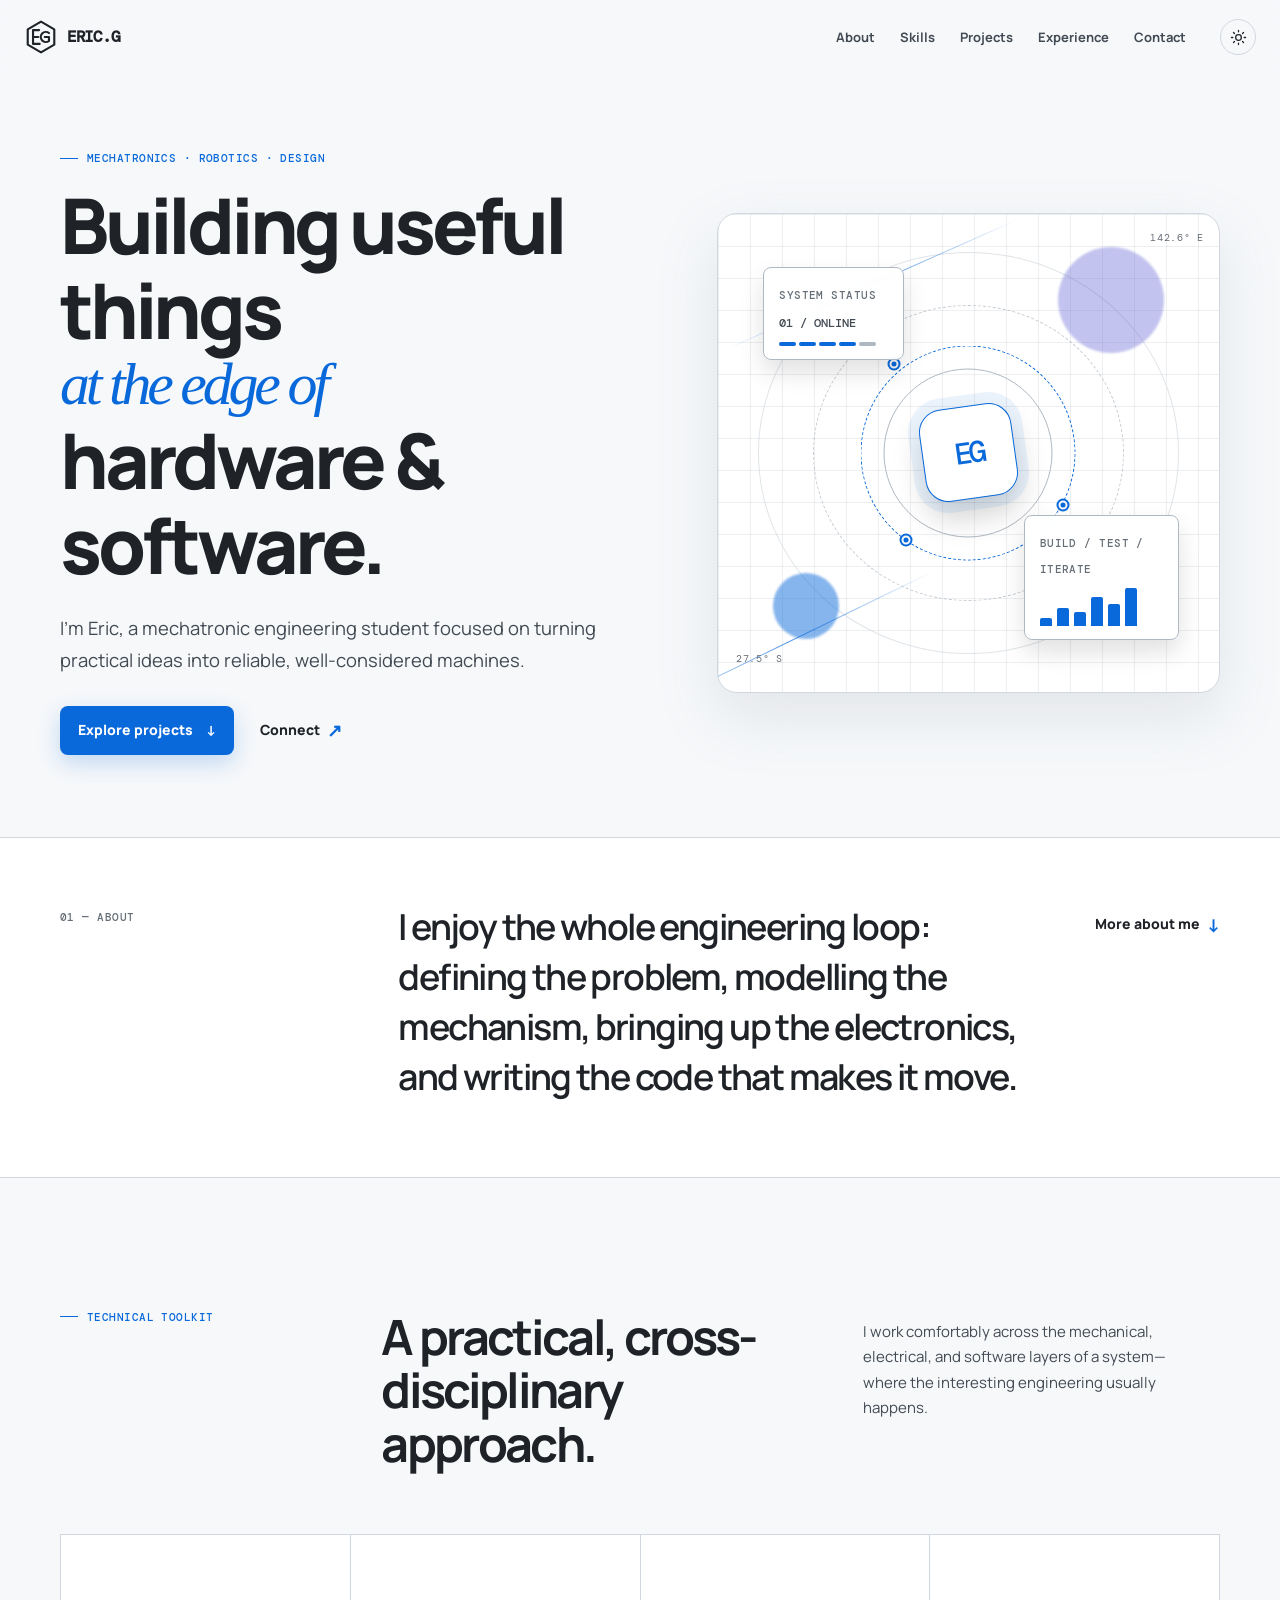
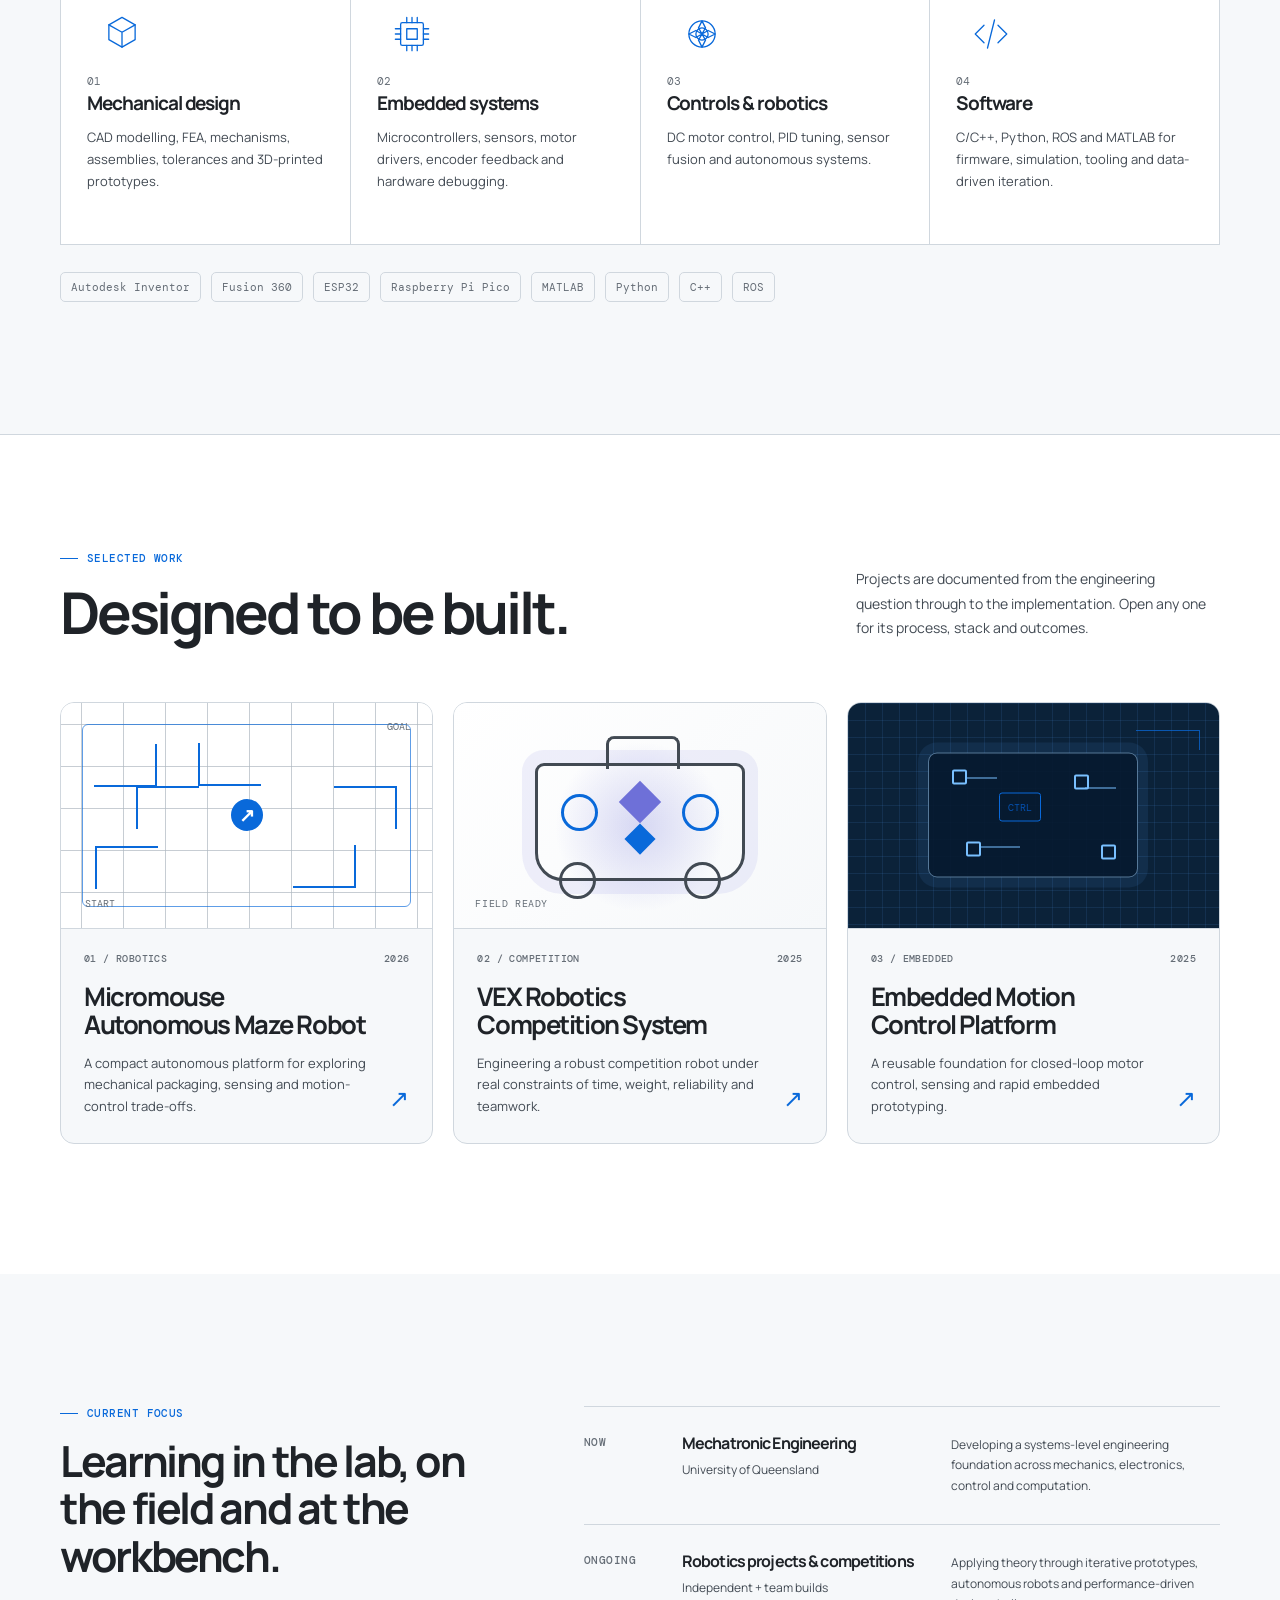
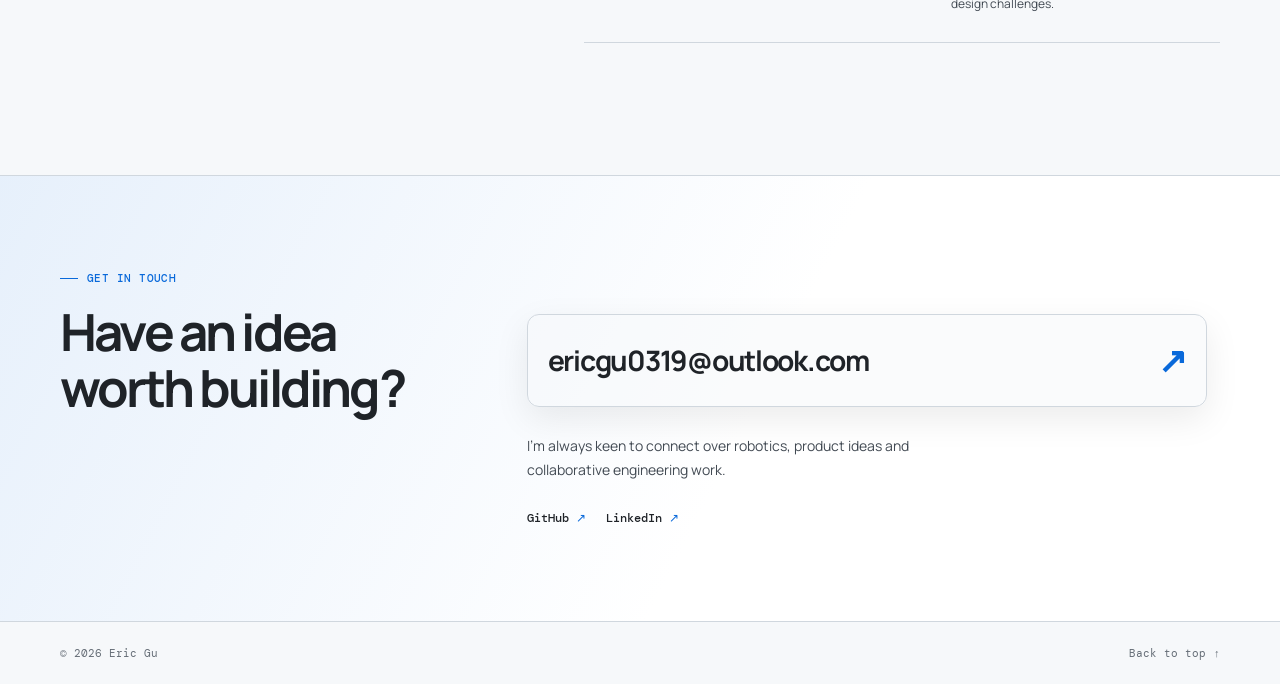
==== index.html @ bddd7057 "adjust color theme, verified" ====
<!doctype html>
<html lang="en">

<head>
  <meta charset="UTF-8">
  <meta name="viewport" content="width=device-width, initial-scale=1.0">
  <meta name="description" content="Eric Gu — Mechatronic Engineering student and robotics engineer portfolio.">
  <title>Eric Gu | Mechatronics & Robotics</title>
  <script>
    document.documentElement.classList.add('js');
    (() => { const saved = localStorage.getItem('portfolio-theme'); document.documentElement.dataset.theme = saved || (matchMedia('(prefers-color-scheme: dark)').matches ? 'dark' : 'light'); })();
  </script>
  <link rel="preconnect" href="https://fonts.googleapis.com">
  <link rel="preconnect" href="https://fonts.gstatic.com" crossorigin>
  <link
    href="https://fonts.googleapis.com/css2?family=DM+Mono:wght@400;500&family=Manrope:wght@400;500;600;700;800&display=swap"
    rel="stylesheet">
  <link rel="stylesheet" href="style.css">
</head>

<body>
  <a class="skip-link" href="#main-content">Skip to content</a>
  <header class="site-header" id="top">
    <div class="nav-shell">
      <a class="brand" href="#top" aria-label="Eric Gu home"><img src="media/Logo.svg?v=2" alt="" width="34"
          height="30"><span>ERIC<span class="brand-mark">.G</span></span></a>
      <button class="nav-toggle" type="button" aria-expanded="false" aria-controls="site-nav"><span
          class="sr-only">Toggle navigation</span><span></span><span></span></button>
      <nav class="site-nav" id="site-nav" aria-label="Main navigation">
        <a href="#about">About</a><a href="#skills">Skills</a><a href="#projects">Projects</a><a
          href="#experience">Experience</a><a href="#contact">Contact</a>
      </nav>
      <button class="theme-toggle" type="button" aria-label="Switch colour theme" title="Switch colour theme">
        <svg class="sun-icon" viewBox="0 0 24 24" aria-hidden="true">
          <circle cx="12" cy="12" r="4" />
          <path
            d="M12 2v2M12 20v2M4.93 4.93l1.41 1.41M17.66 17.66l1.41 1.41M2 12h2M20 12h2M4.93 19.07l1.41-1.41M17.66 6.34l1.41-1.41" />
        </svg>
        <svg class="moon-icon" viewBox="0 0 24 24" aria-hidden="true">
          <path d="M20.6 14.7A8.7 8.7 0 0 1 9.3 3.4 8.7 8.7 0 1 0 20.6 14.7Z" />
        </svg>
      </button>
    </div>
  </header>

  <main id="main-content">
    <section class="hero section-shell" aria-labelledby="hero-title">
      <div class="hero-copy reveal">
        <p class="eyebrow"><span></span> Mechatronics · Robotics · Design</p>
        <h1 id="hero-title">Building useful things <em>at the edge of</em> hardware & software.</h1>
        <p class="hero-summary">I'm Eric, a mechatronic engineering student focused on turning practical ideas into
          reliable, well-considered machines.</p>
        <div class="hero-actions"><a class="button button-primary" href="#projects">Explore projects <span
              aria-hidden="true">↓</span></a><a class="text-link" href="#contact">Connect <span
              aria-hidden="true">↗</span></a></div>
      </div>
      <div class="hero-visual reveal" aria-label="Abstract engineering schematic illustration">
        <div class="signal signal-one"></div>
        <div class="signal signal-two"></div>
        <div class="orb orb-one"></div>
        <div class="orb orb-two"></div>
        <div class="schematic-card card-top"><span class="card-kicker">SYSTEM STATUS</span><strong>01 / ONLINE</strong>
          <div class="status-line"><i></i><i></i><i></i><i></i><i></i></div>
        </div>
        <div class="schematic-card card-bottom"><span class="card-kicker">BUILD / TEST / ITERATE</span>
          <div class="mini-graph"><span></span><span></span><span></span><span></span><span></span><span></span></div>
        </div>
        <div class="hero-module">
          <div class="module-ring ring-outer"></div>
          <div class="module-ring ring-inner"></div>
          <div class="module-core">EG</div><i class="module-node node-a"></i><i class="module-node node-b"></i><i
            class="module-node node-c"></i>
        </div>
        <p class="coordinate coordinate-x">142.6° E</p>
        <p class="coordinate coordinate-y">27.5° S</p>
      </div>
    </section>

    <section class="intro-band">
      <div class="section-shell intro-grid">
        <p class="section-number">01 — ABOUT</p>
        <p class="intro-statement" id="about">I enjoy the whole engineering loop: defining the problem, modelling the
          mechanism, bringing up the electronics, and writing the code that makes it move.</p><a
          class="text-link intro-link" href="#contact">More about me <span aria-hidden="true">↓</span></a>
      </div>
    </section>

    <section class="skills-section section-shell" id="skills" aria-labelledby="skills-heading">
      <div class="section-heading reveal">
        <p class="eyebrow"><span></span> Technical toolkit</p>
        <h2 id="skills-heading">A practical, cross-disciplinary approach.</h2>
        <p>I work comfortably across the mechanical, electrical, and software layers of a system—where the interesting
          engineering usually happens.</p>
      </div>
      <div class="capability-grid">
        <article class="capability-card reveal"><span class="capability-index">01</span><svg viewBox="0 0 48 48"
            aria-hidden="true">
            <path d="M24 5 39 13.5v17L24 39 9 30.5v-17L24 5Z" />
            <path d="m9 13.5 15 8.5 15-8.5M24 22v17" />
          </svg>
          <h3>Mechanical design</h3>
          <p>CAD modelling, FEA, mechanisms, assemblies, tolerances and 3D-printed prototypes.</p>
        </article>
        <article class="capability-card reveal"><span class="capability-index">02</span><svg viewBox="0 0 48 48"
            aria-hidden="true">
            <rect x="11" y="11" width="26" height="26" rx="2" />
            <rect x="18" y="18" width="12" height="12" />
            <path d="M18 5v6M24 5v6M30 5v6M18 37v6M24 37v6M30 37v6M5 18h6M5 24h6M5 30h6M37 18h6M37 24h6M37 30h6" />
          </svg>
          <h3>Embedded systems</h3>
          <p>Microcontrollers, sensors, motor drivers, encoder feedback and hardware debugging.</p>
        </article>
        <article class="capability-card reveal"><span class="capability-index">03</span><svg viewBox="0 0 48 48"
            aria-hidden="true">
            <circle cx="24" cy="24" r="15" />
            <circle cx="24" cy="24" r="7" />
            <path d="m24 9 4 8-4 7-4-7 4-8ZM39 24l-8 4-7-4 7-4 8 4ZM24 39l-4-8 4-7 4 7-4 8ZM9 24l8-4 7 4-7 4-8-4Z" />
          </svg>
          <h3>Controls & robotics</h3>
          <p>DC motor control, PID tuning, sensor fusion and autonomous systems.</p>
        </article>
        <article class="capability-card reveal"><span class="capability-index">04</span><svg viewBox="0 0 48 48"
            aria-hidden="true">
            <path d="m16 14-10 10 10 10M32 14l10 10-10 10M28 8 20 40" />
          </svg>
          <h3>Software</h3>
          <p>C/C++, Python, ROS and MATLAB for firmware, simulation, tooling and data-driven iteration.</p>
        </article>
      </div>
      <div class="tool-row reveal" aria-label="Tools and platforms"><span>Autodesk Inventor</span><span>Fusion
          360</span><span>ESP32</span><span>Raspberry Pi
          Pico</span><span>MATLAB</span><span>Python</span><span>C++</span><span>ROS</span></div>
    </section>

    <section class="projects-section" id="projects" aria-labelledby="projects-heading">
      <div class="section-shell">
        <div class="projects-header reveal">
          <div>
            <p class="eyebrow"><span></span> Selected work</p>
            <h2 id="projects-heading">Designed to be built.</h2>
          </div>
          <p>Projects are documented from the engineering question through to the implementation. Open any one for its
            process, stack and outcomes.</p>
        </div>
        <!-- To add a project: duplicate a card below and copy projects/project-template.html. -->
        <div class="project-list">
          <article class="project-card project-micromouse reveal"><a class="project-card-link"
              href="projects/micromouse.html" aria-label="Read the Micromouse project case study">
              <div class="project-visual maze-visual" aria-hidden="true"><span class="maze-start">START</span><span
                  class="maze-end">GOAL</span><i></i><i></i><i></i><i></i><i></i><i></i><b>↗</b></div>
              <div class="project-content">
                <div class="project-meta"><span>01 / ROBOTICS</span><span>2026</span></div>
                <h3>Micromouse<br>Autonomous Maze Robot</h3>
                <p>A compact autonomous platform for exploring mechanical packaging, sensing and motion-control
                  trade-offs.</p><span class="project-arrow" aria-hidden="true">↗</span>
              </div>
            </a></article>
          <article class="project-card project-vex reveal"><a class="project-card-link"
              href="projects/vex-robotics.html" aria-label="Read the VEX robotics project case study">
              <div class="project-visual robot-visual" aria-hidden="true">
                <div class="robot-frame"><i></i><i></i><i></i><i></i><b></b><b></b></div><span class="robot-label">FIELD
                  READY</span>
              </div>
              <div class="project-content">
                <div class="project-meta"><span>02 / COMPETITION</span><span>2025</span></div>
                <h3>VEX Robotics<br>Competition System</h3>
                <p>Engineering a robust competition robot under real constraints of time, weight, reliability and
                  teamwork.</p><span class="project-arrow" aria-hidden="true">↗</span>
              </div>
            </a></article>
          <article class="project-card project-controller reveal"><a class="project-card-link"
              href="projects/motion-controller.html" aria-label="Read the embedded motion controller case study">
              <div class="project-visual board-visual" aria-hidden="true">
                <div class="circuit-board"><span>CTRL</span><i></i><i></i><i></i><i></i><b></b><b></b><b></b></div><span
                  class="pulse-line"></span>
              </div>
              <div class="project-content">
                <div class="project-meta"><span>03 / EMBEDDED</span><span>2025</span></div>
                <h3>Embedded Motion<br>Control Platform</h3>
                <p>A reusable foundation for closed-loop motor control, sensing and rapid embedded prototyping.</p><span
                  class="project-arrow" aria-hidden="true">↗</span>
              </div>
            </a></article>
        </div>
      </div>
    </section>

    <section class="experience-section section-shell" id="experience" aria-labelledby="experience-heading">
      <div class="experience-title reveal">
        <p class="eyebrow"><span></span> Current focus</p>
        <h2 id="experience-heading">Learning in the lab, on the field and at the workbench.</h2>
      </div>
      <div class="timeline reveal">
        <article class="timeline-item">
          <p class="timeline-date">NOW</p>
          <div>
            <h3>Mechatronic Engineering</h3>
            <p>University of Queensland</p>
          </div>
          <p class="timeline-description">Developing a systems-level engineering foundation across mechanics,
            electronics, control and computation.</p>
        </article>
        <article class="timeline-item">
          <p class="timeline-date">ONGOING</p>
          <div>
            <h3>Robotics projects & competitions</h3>
            <p>Independent + team builds</p>
          </div>
          <p class="timeline-description">Applying theory through iterative prototypes, autonomous robots and
            performance-driven design challenges.</p>
        </article>
      </div>
    </section>

    <section class="contact-section" id="contact" aria-labelledby="contact-heading">
      <div class="section-shell contact-grid reveal">
        <div>
          <p class="eyebrow"><span></span> Get in touch</p>
          <h2 id="contact-heading">Have an idea worth building?</h2>
        </div>
        <div class="contact-details"><!-- Replace these links with your public contact details before publishing. --><a
            class="contact-email" href="mailto:ericgu0319@outlook.com">ericgu0319@outlook.com <span
              aria-hidden="true">↗</span></a>
          <p>I'm always keen to connect over robotics, product ideas and collaborative engineering work.</p>
          <div class="social-links"><a href="https://github.com/moooeg" target="_blank" rel="noreferrer">GitHub <span
                aria-hidden="true">↗</span></a><a href="https://www.linkedin.com/" target="_blank"
              rel="noreferrer">LinkedIn <span aria-hidden="true">↗</span></a></div>
        </div>
      </div>
    </section>
  </main>
  <footer class="site-footer">
    <div class="section-shell"><span>© <span id="year"></span> Eric Gu</span><a href="#top">Back to top ↑</a></div>
  </footer>
  <script src="script.js"></script>
</body>

</html>
---- style.css ----
/* GitHub-inspired neutral surfaces with a calm blue engineering accent. */
:root { --bg:#0d1117; --surface:#161b22; --surface-raised:#1c2128; --surface-soft:#21262d; --text:#f0f6fc; --text-soft:#c9d1d9; --muted:#8b949e; --line:#30363d; --line-strong:#484f58; --accent:#58a6ff; --accent-strong:#79c0ff; --accent-ink:#071526; --accent-soft:rgba(88,166,255,.14); --violet:#a5a1ff; --shadow:0 24px 60px rgba(1,4,9,.28); --grid:rgba(139,148,158,.1); --logo-filter:invert(100%); color-scheme:dark; }
:root[data-theme="light"] { --bg:#f6f8fa; --surface:#fff; --surface-raised:#fff; --surface-soft:#f6f8fa; --text:#1f2328; --text-soft:#424a53; --muted:#656d76; --line:#d0d7de; --line-strong:#afb8c1; --accent:#0969da; --accent-strong:#0550ae; --accent-ink:#fff; --accent-soft:rgba(9,105,218,.1); --violet:#6e70d8; --shadow:0 24px 60px rgba(140,149,159,.18); --grid:rgba(84,96,108,.1); --logo-filter:none; color-scheme:light; }
*{box-sizing:border-box} html{scroll-behavior:smooth;scroll-padding-top:88px} body{min-width:320px;margin:0;background:var(--bg);color:var(--text);font-family:Manrope,Arial,sans-serif;line-height:1.6;-webkit-font-smoothing:antialiased} a{color:inherit} button{font:inherit} ::selection{background:var(--accent);color:var(--accent-ink)}
.sr-only{position:absolute;width:1px;height:1px;padding:0;overflow:hidden;clip:rect(0,0,0,0);white-space:nowrap;border:0}.skip-link{position:fixed;z-index:100;top:12px;left:12px;transform:translateY(-160%);padding:10px 16px;border-radius:8px;background:var(--accent);color:var(--accent-ink);font-weight:800;text-decoration:none;transition:transform .2s}.skip-link:focus{transform:translateY(0)}.section-shell{width:min(1160px,calc(100% - 48px));margin:0 auto}

/* Navigation */
.site-header{position:sticky;z-index:20;top:0;border-bottom:1px solid transparent;background:color-mix(in srgb,var(--bg) 88%,transparent);backdrop-filter:blur(16px);transition:border-color .25s,background .25s}.site-header.is-scrolled{border-color:var(--line);background:color-mix(in srgb,var(--bg) 96%,transparent)}.nav-shell{display:flex;width:min(1240px,calc(100% - 48px));height:74px;align-items:center;gap:28px;margin:0 auto}.brand{display:inline-flex;flex-shrink:0;align-items:center;gap:9px;color:var(--text);font:800 16px/1 "DM Mono",monospace;letter-spacing:-.08em;text-decoration:none}.brand img{width:34px;height:34px;object-fit:contain;filter:var(--logo-filter);transition:transform .45s cubic-bezier(.2,.8,.2,1),filter .25s}.brand:hover img{transform:rotate(-8deg) scale(1.08)}.brand-mark{color:inherit}.site-nav{display:flex;align-items:center;gap:25px;margin-left:auto}.site-nav a{position:relative;color:var(--text-soft);font-size:13px;font-weight:700;text-decoration:none}.site-nav a:after{position:absolute;right:0;bottom:-7px;left:0;height:2px;content:"";transform:scaleX(0);transform-origin:right;background:var(--accent);transition:transform .2s}.site-nav a:hover,.site-nav a:focus-visible{color:var(--text)}.site-nav a:hover:after,.site-nav a:focus-visible:after{transform:scaleX(1);transform-origin:left}.theme-toggle,.nav-toggle{border:0;background:none;color:var(--text);cursor:pointer}.theme-toggle{display:grid;width:36px;height:36px;place-items:center;margin-left:6px;padding:0;border:1px solid var(--line);border-radius:50%;transition:border-color .2s,background .2s,transform .2s}.theme-toggle:hover{border-color:var(--accent);background:var(--accent-soft);transform:rotate(12deg)}.theme-toggle svg{width:17px;fill:none;stroke:currentColor;stroke-linecap:round;stroke-linejoin:round;stroke-width:1.8}:root[data-theme="dark"] .sun-icon,:root[data-theme="light"] .moon-icon{display:none}.nav-toggle{display:none}

/* Common typographic patterns */
.eyebrow,.section-number,.card-kicker,.project-meta,.timeline-date{margin:0;color:var(--muted);font:500 11px/1.3 "DM Mono",monospace;letter-spacing:.04em}.eyebrow{display:flex;align-items:center;gap:9px;color:var(--accent);text-transform:uppercase}.eyebrow>span{width:18px;height:1px;background:currentColor}h1,h2,h3,p{margin-top:0}h1,h2,h3{letter-spacing:-.055em;line-height:1.1}h2{margin-bottom:0;font-size:clamp(2.25rem,4.5vw,4rem)}.button{display:inline-flex;min-height:48px;align-items:center;justify-content:center;gap:13px;padding:13px 18px;border-radius:8px;font-size:14px;font-weight:800;text-decoration:none;transition:transform .2s,box-shadow .2s,background .2s}.button-primary{background:var(--accent);color:var(--accent-ink);box-shadow:0 8px 22px color-mix(in srgb,var(--accent) 22%,transparent)}.button-primary:hover{background:var(--accent-strong);transform:translateY(-2px);box-shadow:0 12px 28px color-mix(in srgb,var(--accent) 32%,transparent)}.text-link{display:inline-flex;align-items:center;gap:7px;font-size:14px;font-weight:800;text-decoration:none}.text-link span{color:var(--accent);font-size:18px;transition:transform .2s}.text-link:hover span{transform:translate(3px,2px)}

/* Hero */
.hero{display:grid;grid-template-columns:minmax(0,1.06fr) minmax(380px,.94fr);min-height:min(710px,calc(100vh - 74px));align-items:center;gap:clamp(36px,7vw,100px);padding:76px 0 82px}.hero-copy{position:relative;z-index:1}.hero-copy h1{max-width:740px;margin:18px 0 25px;font-size:clamp(3rem,6vw,5.65rem);font-weight:800}.hero-copy h1 em{display:block;color:var(--accent);font-family:Georgia,serif;font-size:.78em;font-weight:400;letter-spacing:-.07em}.hero-summary{max-width:570px;margin-bottom:30px;color:var(--text-soft);font-size:clamp(1rem,1.45vw,1.15rem);line-height:1.75}.hero-actions{display:flex;align-items:center;gap:26px;flex-wrap:wrap}.hero-visual{position:relative;min-height:480px;overflow:hidden;border:1px solid var(--line);border-radius:20px;background-color:var(--surface);background-image:linear-gradient(var(--grid) 1px,transparent 1px),linear-gradient(90deg,var(--grid) 1px,transparent 1px);background-size:32px 32px;box-shadow:var(--shadow)}.hero-visual:before{position:absolute;inset:8%;content:"";border:1px solid color-mix(in srgb,var(--line) 65%,transparent);border-radius:50%}.hero-visual:after{position:absolute;inset:19%;content:"";border:1px dashed color-mix(in srgb,var(--line-strong) 76%,transparent);border-radius:50%}.orb{position:absolute;border-radius:50%;filter:blur(1px);opacity:.72}.orb-one{top:7%;right:11%;width:106px;height:106px;background:color-mix(in srgb,var(--violet) 58%,transparent)}.orb-two{bottom:11%;left:11%;width:66px;height:66px;background:color-mix(in srgb,var(--accent) 68%,transparent)}.signal{position:absolute;height:1px;transform-origin:left;background:linear-gradient(90deg,transparent,var(--accent),transparent);opacity:.7}.signal-one{top:28%;left:2%;width:63%;transform:rotate(-24deg)}.signal-two{right:-6%;bottom:25%;width:63%;transform:rotate(154deg)}.hero-module{position:absolute;z-index:1;top:50%;left:50%;width:215px;height:215px;transform:translate(-50%,-50%)}.module-ring{position:absolute;border:1px solid var(--accent);border-radius:50%}.ring-outer{inset:0;border-style:dashed;animation:spin 20s linear infinite}.ring-inner{inset:23px;border-color:var(--line-strong)}.module-core{position:absolute;top:50%;left:50%;display:grid;width:93px;height:93px;place-items:center;transform:translate(-50%,-50%) rotate(-8deg);border:1px solid var(--accent);border-radius:23px;background:var(--surface-raised);color:var(--accent);box-shadow:0 0 0 11px color-mix(in srgb,var(--accent) 8%,transparent),0 17px 30px rgba(0,0,0,.18);font:500 30px/1 "DM Mono",monospace;letter-spacing:-.14em}.module-node{position:absolute;z-index:2;width:9px;height:9px;border:2px solid var(--bg);border-radius:50%;background:var(--accent);box-shadow:0 0 0 2px var(--accent)}.node-a{top:14px;left:29px}.node-b{right:8px;bottom:51px}.node-c{bottom:16px;left:41px}.schematic-card{position:absolute;z-index:2;padding:13px 15px;border:1px solid var(--line-strong);border-radius:8px;background:color-mix(in srgb,var(--surface-raised) 90%,transparent);box-shadow:0 12px 25px rgba(0,0,0,.12);backdrop-filter:blur(4px)}.card-top{top:11%;left:9%;min-width:141px}.card-bottom{right:8%;bottom:11%;width:155px}.schematic-card strong{display:block;margin-top:8px;color:var(--text-soft);font:500 12px "DM Mono",monospace}.status-line{display:flex;gap:3px;margin-top:11px}.status-line i{width:17px;height:4px;border-radius:2px;background:var(--line-strong)}.status-line i:nth-child(-n+4){background:var(--accent)}.mini-graph{display:flex;height:38px;align-items:flex-end;gap:5px;margin-top:7px}.mini-graph span{width:12px;border-radius:2px 2px 0 0;background:var(--accent)}.mini-graph span:nth-child(1){height:20%}.mini-graph span:nth-child(2){height:47%}.mini-graph span:nth-child(3){height:35%}.mini-graph span:nth-child(4){height:75%}.mini-graph span:nth-child(5){height:58%}.mini-graph span:nth-child(6){height:100%}.coordinate{position:absolute;z-index:1;color:var(--muted);font:400 10px "DM Mono",monospace;letter-spacing:.07em}.coordinate-x{top:17px;right:15px}.coordinate-y{bottom:17px;left:18px}

/* Intro, skills */
.intro-band{border-top:1px solid var(--line);border-bottom:1px solid var(--line);background:var(--surface)}.intro-grid{display:grid;grid-template-columns:1fr minmax(0,2.2fr) auto;align-items:start;gap:40px;padding-top:72px;padding-bottom:74px}.intro-statement{max-width:750px;margin:-8px 0 0;font-size:clamp(1.45rem,2.8vw,2.45rem);font-weight:600;letter-spacing:-.045em;line-height:1.4}.intro-link{white-space:nowrap}.skills-section{padding-top:132px;padding-bottom:132px}.section-heading{display:grid;grid-template-columns:.8fr 1.25fr 1fr;align-items:start;gap:36px;margin-bottom:64px}.section-heading h2{font-size:clamp(2rem,3.8vw,3.4rem)}.section-heading>p:last-child{max-width:325px;margin:9px 0 0;color:var(--text-soft);font-size:15px;line-height:1.7}.capability-grid{display:grid;grid-template-columns:repeat(4,1fr);border-top:1px solid var(--line);border-left:1px solid var(--line)}.capability-card{position:relative;min-height:310px;padding:27px 26px;border-right:1px solid var(--line);border-bottom:1px solid var(--line);background:var(--surface);transition:background .25s,transform .25s}.capability-card:hover{z-index:1;transform:translateY(-8px);background:var(--surface-raised);box-shadow:var(--shadow)}.capability-index{color:var(--muted);font:400 11px "DM Mono",monospace}.capability-card svg{width:42px;margin:51px 0 30px;fill:none;stroke:var(--accent);stroke-linecap:round;stroke-linejoin:round;stroke-width:1.5}.capability-card h3{margin-bottom:12px;font-size:19px}.capability-card p{margin:0;color:var(--text-soft);font-size:13px;line-height:1.72}.tool-row{display:flex;flex-wrap:wrap;gap:10px;padding-top:27px}.tool-row span{padding:7px 10px;border:1px solid var(--line);border-radius:5px;color:var(--muted);font:400 11px "DM Mono",monospace}

/* Projects */
.projects-section{padding:116px 0 130px;border-top:1px solid var(--line);background:var(--surface)}.projects-header{display:grid;grid-template-columns:1.35fr .65fr;align-items:end;gap:40px;margin-bottom:57px}.projects-header h2{margin-top:16px}.projects-header>p{max-width:350px;margin:0 0 4px;color:var(--text-soft);font-size:14px;line-height:1.75}.project-list{display:grid;grid-template-columns:repeat(3,1fr);gap:20px}.project-card{min-width:0;overflow:hidden;border:1px solid var(--line);border-radius:14px;background:var(--bg);transition:border-color .22s,box-shadow .22s,transform .22s}.project-card:hover{border-color:var(--line-strong);box-shadow:var(--shadow);transform:translateY(-6px)}.project-card-link{display:block;height:100%;color:inherit;text-decoration:none}.project-visual{position:relative;height:226px;overflow:hidden;border-bottom:1px solid var(--line);background-color:var(--surface-raised)}.project-content{position:relative;padding:23px 23px 25px}.project-meta{display:flex;justify-content:space-between;margin-bottom:18px;font-size:10px}.project-content h3{margin-bottom:14px;font-size:clamp(1.35rem,2vw,1.65rem)}.project-content p{min-height:65px;padding-right:20px;margin:0;color:var(--text-soft);font-size:13px;line-height:1.65}.project-arrow{position:absolute;right:23px;bottom:26px;color:var(--accent);font-size:24px;transition:transform .2s}.project-card:hover .project-arrow{transform:translate(4px,-4px)}
/* CSS diagrams avoid generic stock imagery and can later be swapped for project photos. */
.maze-visual{background-image:linear-gradient(90deg,transparent 48%,color-mix(in srgb,var(--line-strong) 86%,transparent) 49%,transparent 50%),linear-gradient(0deg,transparent 48%,color-mix(in srgb,var(--line-strong) 86%,transparent) 49%,transparent 50%);background-size:42px 42px}.maze-visual:after{position:absolute;inset:21px;content:"";border:1px solid var(--accent);border-radius:6px;opacity:.65}.maze-visual i{position:absolute;z-index:1;width:63px;height:43px;border:solid var(--accent)}.maze-visual i:nth-of-type(1){top:41px;left:33px;border-width:0 2px 2px 0}.maze-visual i:nth-of-type(2){top:40px;left:137px;border-width:0 0 2px 2px}.maze-visual i:nth-of-type(3){top:83px;left:75px;border-width:2px 0 0 2px}.maze-visual i:nth-of-type(4){top:83px;right:35px;border-width:2px 2px 0 0}.maze-visual i:nth-of-type(5){bottom:39px;left:34px;border-width:2px 0 0 2px}.maze-visual i:nth-of-type(6){right:76px;bottom:40px;border-width:0 2px 2px 0}.maze-visual b{position:absolute;z-index:2;top:50%;left:50%;display:grid;width:32px;height:32px;place-items:center;transform:translate(-50%,-50%);border-radius:50%;background:var(--accent);color:var(--accent-ink);font-size:19px}.maze-start,.maze-end{position:absolute;z-index:2;color:var(--muted);font:10px "DM Mono",monospace}.maze-start{bottom:18px;left:24px}.maze-end{top:17px;right:21px}.robot-visual{background:radial-gradient(circle at 50% 55%,color-mix(in srgb,var(--violet) 26%,transparent),transparent 38%),linear-gradient(135deg,var(--surface-raised),var(--surface-soft))}.robot-frame{position:absolute;top:50%;left:50%;width:210px;height:118px;transform:translate(-50%,-44%);border:3px solid var(--text-soft);border-radius:9px 9px 28px 28px;box-shadow:0 0 0 13px color-mix(in srgb,var(--violet) 10%,transparent)}.robot-frame:before{position:absolute;top:-30px;left:68px;width:68px;height:30px;content:"";border:3px solid var(--text-soft);border-bottom:0;border-radius:8px 8px 0 0}.robot-frame i{position:absolute;top:28px;width:37px;height:37px;border:3px solid var(--accent);border-radius:50%}.robot-frame i:nth-of-type(1){left:23px}.robot-frame i:nth-of-type(2){right:23px}.robot-frame i:nth-of-type(3){top:auto;bottom:-21px;left:21px;border-color:var(--text-soft)}.robot-frame i:nth-of-type(4){top:auto;right:21px;bottom:-21px;border-color:var(--text-soft)}.robot-frame b{position:absolute;top:21px;left:87px;width:30px;height:30px;transform:rotate(45deg);background:var(--violet)}.robot-frame b+b{top:62px;left:91px;width:22px;height:22px;background:var(--accent)}.robot-label{position:absolute;bottom:18px;left:21px;color:var(--muted);font:10px "DM Mono",monospace;letter-spacing:.06em}.board-visual{background-color:#102a25;background-image:linear-gradient(90deg,rgba(86,211,100,.09) 1px,transparent 1px),linear-gradient(rgba(86,211,100,.09) 1px,transparent 1px);background-size:17px 17px}.circuit-board{position:absolute;top:50%;left:50%;width:210px;height:125px;transform:translate(-50%,-50%);border:1px solid rgba(178,255,189,.45);border-radius:9px;background:rgba(8,38,30,.9);box-shadow:0 0 0 10px rgba(63,185,80,.08)}.circuit-board span{position:absolute;top:39px;left:70px;padding:7px 8px;border:1px solid var(--accent);border-radius:3px;color:var(--accent-strong);font:10px "DM Mono",monospace}.circuit-board i{position:absolute;width:15px;height:15px;border:2px solid #7ee787;border-radius:2px}.circuit-board i:nth-of-type(1){top:16px;left:23px}.circuit-board i:nth-of-type(2){right:21px;bottom:17px}.circuit-board i:nth-of-type(3){top:21px;right:48px}.circuit-board i:nth-of-type(4){bottom:20px;left:37px}.circuit-board b{position:absolute;width:31px;height:1px;background:#7ee787}.circuit-board b:nth-of-type(1){top:24px;left:37px}.circuit-board b:nth-of-type(2){top:34px;right:21px}.circuit-board b:nth-of-type(3){bottom:29px;left:51px;width:40px}.pulse-line{position:absolute;top:27px;right:19px;width:64px;height:20px;border-top:1px solid var(--accent);border-right:1px solid var(--accent);opacity:.75}

/* Blue circuit board treatment */
.board-visual{background-color:#0b2239;background-image:linear-gradient(90deg,rgba(88,166,255,.11) 1px,transparent 1px),linear-gradient(rgba(88,166,255,.11) 1px,transparent 1px)}
.circuit-board{border-color:rgba(165,214,255,.5);background:rgba(7,27,48,.92);box-shadow:0 0 0 10px rgba(88,166,255,.09)}
.circuit-board i{border-color:#79c0ff}.circuit-board b{background:#79c0ff}

/* Experience, contact */
.experience-section{display:grid;grid-template-columns:.8fr 1.2fr;gap:100px;padding-top:132px;padding-bottom:132px}.experience-title h2{margin-top:17px;font-size:clamp(2rem,3.35vw,3.1rem)}.timeline{border-top:1px solid var(--line)}.timeline-item{display:grid;grid-template-columns:74px 1fr 1.1fr;gap:24px;padding:28px 0;border-bottom:1px solid var(--line)}.timeline-item h3{margin:0 0 7px;font-size:16px}.timeline-item p{margin:0}.timeline-item div>p,.timeline-description{color:var(--text-soft);font-size:12px;line-height:1.7}.timeline-description{max-width:280px}.contact-section{padding:95px 0;border-top:1px solid var(--line);background:linear-gradient(117deg,color-mix(in srgb,var(--accent) 10%,var(--surface)) 0%,var(--surface) 58%)}.contact-grid{display:grid;grid-template-columns:1fr 1fr;gap:90px}.contact-grid h2{max-width:520px;margin-top:17px;font-size:clamp(2.35rem,4vw,4.1rem)}.contact-details{padding-top:43px}.contact-email{display:inline-flex;gap:10px;padding-bottom:4px;border-bottom:2px solid var(--accent);color:var(--text);font-size:clamp(1.45rem,2.4vw,2rem);font-weight:700;letter-spacing:-.045em;text-decoration:none;word-break:break-word}.contact-email span{color:var(--accent)}.contact-details>p{max-width:420px;margin:27px 0;color:var(--text-soft);font-size:14px;line-height:1.75}.social-links{display:flex;gap:20px}.social-links a{color:var(--text);font:500 12px "DM Mono",monospace;text-decoration:none}.social-links a span{color:var(--accent)}.social-links a:hover{color:var(--accent)}.site-footer{padding:24px 0;border-top:1px solid var(--line);color:var(--muted);font:400 11px "DM Mono",monospace}.site-footer .section-shell{display:flex;justify-content:space-between;gap:16px}.site-footer a{color:inherit;text-decoration:none}.site-footer a:hover{color:var(--accent)}

/* A generous email control keeps the full address readable on one line. */
.contact-grid{grid-template-columns:minmax(280px,.72fr) minmax(540px,1.28fr);gap:clamp(44px,6vw,78px)}
.contact-details{min-width:0}
.contact-email{width:100%;max-width:680px;min-height:76px;align-items:center;justify-content:space-between;gap:20px;padding:17px 20px;border:1px solid var(--line);border-radius:12px;background:color-mix(in srgb,var(--bg) 52%,transparent);font-size:clamp(1.35rem,2.2vw,1.85rem);white-space:nowrap;box-shadow:0 12px 35px rgba(0,0,0,.08);transition:border-color .25s,background .25s,transform .25s,box-shadow .25s}
.contact-email:hover{transform:translateY(-3px);border-color:var(--accent);background:var(--accent-soft);box-shadow:0 18px 40px color-mix(in srgb,var(--accent) 12%,transparent)}
.contact-email span{flex-shrink:0;font-size:1.25em;transition:transform .25s}.contact-email:hover span{transform:translate(4px,-4px)}

/* Individual project pages */
.project-page{background:var(--bg)}.project-hero{width:min(1160px,calc(100% - 48px));margin:0 auto;padding:94px 0 64px}.project-breadcrumb{display:inline-flex;gap:8px;color:var(--muted);font:400 11px "DM Mono",monospace;text-decoration:none}.project-breadcrumb:hover{color:var(--accent)}.project-breadcrumb span{color:var(--accent)}.project-hero .eyebrow{margin-top:64px}.project-hero h1{max-width:900px;margin:17px 0 24px;font-size:clamp(3rem,6.5vw,6.4rem)}.project-lede{max-width:710px;margin:0;color:var(--text-soft);font-size:clamp(1.05rem,1.7vw,1.25rem);line-height:1.75}.project-hero-art{position:relative;height:min(440px,40vw);min-height:300px;margin-top:58px;overflow:hidden;border:1px solid var(--line);border-radius:16px;background-color:var(--surface)}.project-hero-art .project-visual{height:100%;border:0;transform:scale(1.38)}.project-details{display:grid;grid-template-columns:.75fr 1.25fr;gap:clamp(54px,10vw,150px);width:min(1000px,calc(100% - 48px));margin:0 auto;padding:100px 0 105px}.project-facts{height:fit-content;padding:5px 0;border-top:1px solid var(--line)}.project-fact{padding:16px 0;border-bottom:1px solid var(--line)}.project-fact span{display:block;margin-bottom:4px;color:var(--muted);font:400 10px "DM Mono",monospace;text-transform:uppercase}.project-fact strong{font-size:13px}.case-study>section{padding:0 0 47px;margin-bottom:47px;border-bottom:1px solid var(--line)}.case-study>section:last-child{margin-bottom:0}.case-study h2{margin-bottom:20px;font-size:clamp(1.7rem,2.6vw,2.35rem)}.case-study p{color:var(--text-soft);font-size:15px;line-height:1.82}.case-study p:last-child{margin-bottom:0}.case-study ul{display:grid;gap:12px;padding-left:20px;color:var(--text-soft);font-size:14px;line-height:1.7}.case-study li::marker{color:var(--accent)}.outcome-grid{display:grid;grid-template-columns:repeat(3,1fr);gap:10px;margin-top:25px}.outcome-card{padding:16px;border:1px solid var(--line);border-radius:8px;background:var(--surface)}.outcome-card span{display:block;margin-bottom:7px;color:var(--accent);font:500 11px "DM Mono",monospace}.outcome-card p{margin:0;font-size:12px;line-height:1.55}.next-project{display:flex;align-items:center;justify-content:space-between;width:min(1160px,calc(100% - 48px));margin:0 auto 88px;padding:24px;border:1px solid var(--line);border-radius:12px;background:var(--surface);color:inherit;text-decoration:none;transition:border-color .2s,transform .2s}.next-project:hover{border-color:var(--accent);transform:translateY(-3px)}.next-project span{color:var(--muted);font:400 10px "DM Mono",monospace}.next-project strong{display:block;margin-top:7px;font-size:20px;letter-spacing:-.04em}.next-project>b{color:var(--accent);font-size:25px;font-weight:400}

/* Motion */
.js .reveal{opacity:0;filter:blur(4px);transform:translateY(28px);transition:opacity .75s cubic-bezier(.2,.7,.2,1),transform .75s cubic-bezier(.2,.7,.2,1),filter .75s ease;transition-delay:var(--reveal-delay,0ms)}
.js .reveal.is-visible{opacity:1;filter:blur(0);transform:translateY(0)}
.hero-visual{transform:perspective(1100px) rotateX(var(--tilt-x,0deg)) rotateY(var(--tilt-y,0deg));transition:transform .22s ease-out,border-color .25s}
.hero-visual:hover{border-color:color-mix(in srgb,var(--accent) 50%,var(--line))}
.hero-module{animation:module-float 5.5s ease-in-out infinite}.card-top{animation:card-float 6s ease-in-out infinite}.card-bottom{animation:card-float 6.8s ease-in-out -2s infinite}.orb-one{animation:orb-drift 9s ease-in-out infinite}.orb-two{animation:orb-drift 7s ease-in-out -3s infinite reverse}.signal{animation:signal-pulse 3.4s ease-in-out infinite}.mini-graph span{transform-origin:bottom;animation:bar-breathe 2.6s ease-in-out infinite}.mini-graph span:nth-child(2){animation-delay:.12s}.mini-graph span:nth-child(3){animation-delay:.24s}.mini-graph span:nth-child(4){animation-delay:.36s}.mini-graph span:nth-child(5){animation-delay:.48s}.mini-graph span:nth-child(6){animation-delay:.6s}
.tool-row span{transition:border-color .2s,color .2s,transform .2s,background .2s}.tool-row span:hover{transform:translateY(-3px);border-color:var(--accent);background:var(--accent-soft);color:var(--text)}
.project-visual>*,.project-visual:after{transition:transform .45s ease,opacity .45s ease}.project-card:hover .maze-visual b{transform:translate(-50%,-50%) rotate(18deg) scale(1.12)}.project-card:hover .robot-frame,.project-card:hover .circuit-board{transform:translate(-50%,-48%) scale(1.04)}
.timeline-item{position:relative;transition:padding-left .25s,background .25s}.timeline-item:before{position:absolute;top:-1px;bottom:-1px;left:0;width:2px;content:"";transform:scaleY(0);background:var(--accent);transition:transform .25s}.timeline-item:hover{padding-left:14px;background:linear-gradient(90deg,var(--accent-soft),transparent 70%)}.timeline-item:hover:before{transform:scaleY(1)}
@keyframes spin{to{transform:rotate(360deg)}}@keyframes module-float{50%{translate:0 -9px}}@keyframes card-float{50%{translate:0 -7px}}@keyframes orb-drift{50%{translate:12px -10px;scale:1.07}}@keyframes signal-pulse{0%,100%{opacity:.25}50%{opacity:.9}}@keyframes bar-breathe{0%,100%{scale:1 .7}50%{scale:1 1}}
@media(prefers-reduced-motion:reduce){*,*::before,*::after{scroll-behavior:auto!important;animation-duration:.001ms!important;animation-iteration-count:1!important;transition-duration:.001ms!important}.js .reveal{opacity:1!important;filter:none!important;transform:none!important}}

@media(max-width:900px){.hero{grid-template-columns:1fr;padding-top:55px}.hero-visual{width:100%;max-width:620px;min-height:420px}.intro-grid,.section-heading,.experience-section,.contact-grid{grid-template-columns:1fr;gap:27px}.intro-link{margin-top:-8px}.section-heading>p:last-child{margin-top:0}.capability-grid{grid-template-columns:repeat(2,1fr)}.projects-header{grid-template-columns:1fr;gap:19px}.project-list{grid-template-columns:1fr}.project-card-link{display:grid;grid-template-columns:42% 58%}.project-visual{height:auto;min-height:244px;border-right:1px solid var(--line);border-bottom:0}.project-content{min-height:244px}.experience-section{gap:48px}.contact-details{padding-top:0}.project-details{grid-template-columns:1fr;gap:55px}.project-facts{display:grid;grid-template-columns:repeat(3,1fr)}.project-fact{padding:13px 14px 13px 0;border-bottom:0}.project-hero-art{height:360px}}
@media(max-width:650px){.section-shell,.nav-shell,.project-hero,.project-details,.next-project{width:min(100% - 32px,1160px)}.nav-shell{height:66px}.theme-toggle{margin-left:auto}.nav-toggle{display:grid;width:32px;height:32px;place-content:center;gap:5px;padding:0}.nav-toggle span:not(.sr-only){display:block;width:20px;height:1px;background:currentColor;transition:transform .2s}.nav-toggle[aria-expanded="true"] span:nth-child(2){transform:translateY(3px) rotate(45deg)}.nav-toggle[aria-expanded="true"] span:nth-child(3){transform:translateY(-3px) rotate(-45deg)}.site-nav{position:absolute;top:66px;right:16px;left:16px;display:grid;gap:3px;max-height:0;padding:0 13px;overflow:hidden;border:1px solid transparent;border-radius:10px;background:var(--surface-raised);opacity:0;transition:max-height .25s,padding .25s,opacity .2s,border-color .25s;box-shadow:var(--shadow)}.site-nav.is-open{max-height:300px;padding:12px 13px;border-color:var(--line);opacity:1}.site-nav a{padding:10px 4px}.site-nav a:after{display:none}.hero{min-height:0;padding:46px 0 65px}.hero-copy h1{font-size:clamp(2.85rem,12vw,4.5rem)}.hero-visual{min-height:345px}.hero-module{transform:translate(-50%,-50%) scale(.8)}.card-top{left:5%}.card-bottom{right:5%}.intro-grid,.skills-section,.experience-section{padding-top:66px;padding-bottom:66px}.intro-statement{font-size:1.45rem}.section-heading{margin-bottom:39px}.capability-grid{grid-template-columns:1fr}.capability-card{min-height:235px}.capability-card svg{margin:30px 0 19px}.projects-section{padding:66px 0}.projects-header{margin-bottom:33px}.project-card-link{display:block}.project-visual{height:206px;min-height:0;border-right:0;border-bottom:1px solid var(--line)}.project-content{min-height:0}.project-content p{min-height:auto;padding-right:32px}.timeline-item{grid-template-columns:68px 1fr;gap:8px}.timeline-description{grid-column:2;padding-top:3px}.contact-section{padding:66px 0}.site-footer .section-shell{flex-direction:column}.project-hero{padding-top:60px}.project-hero .eyebrow{margin-top:45px}.project-hero h1{font-size:clamp(3rem,13vw,4.7rem)}.project-hero-art{height:260px;min-height:0;margin-top:38px}.project-details{padding:62px 0}.project-facts{grid-template-columns:1fr}.project-fact{border-bottom:1px solid var(--line)}.outcome-grid{grid-template-columns:1fr}.next-project{margin-bottom:56px}.next-project strong{font-size:17px}}
@media(max-width:650px){.contact-email{min-height:66px;padding:14px 15px;gap:10px;font-size:clamp(.96rem,4.8vw,1.2rem);letter-spacing:-.055em}.timeline-item:hover{padding-left:8px}}
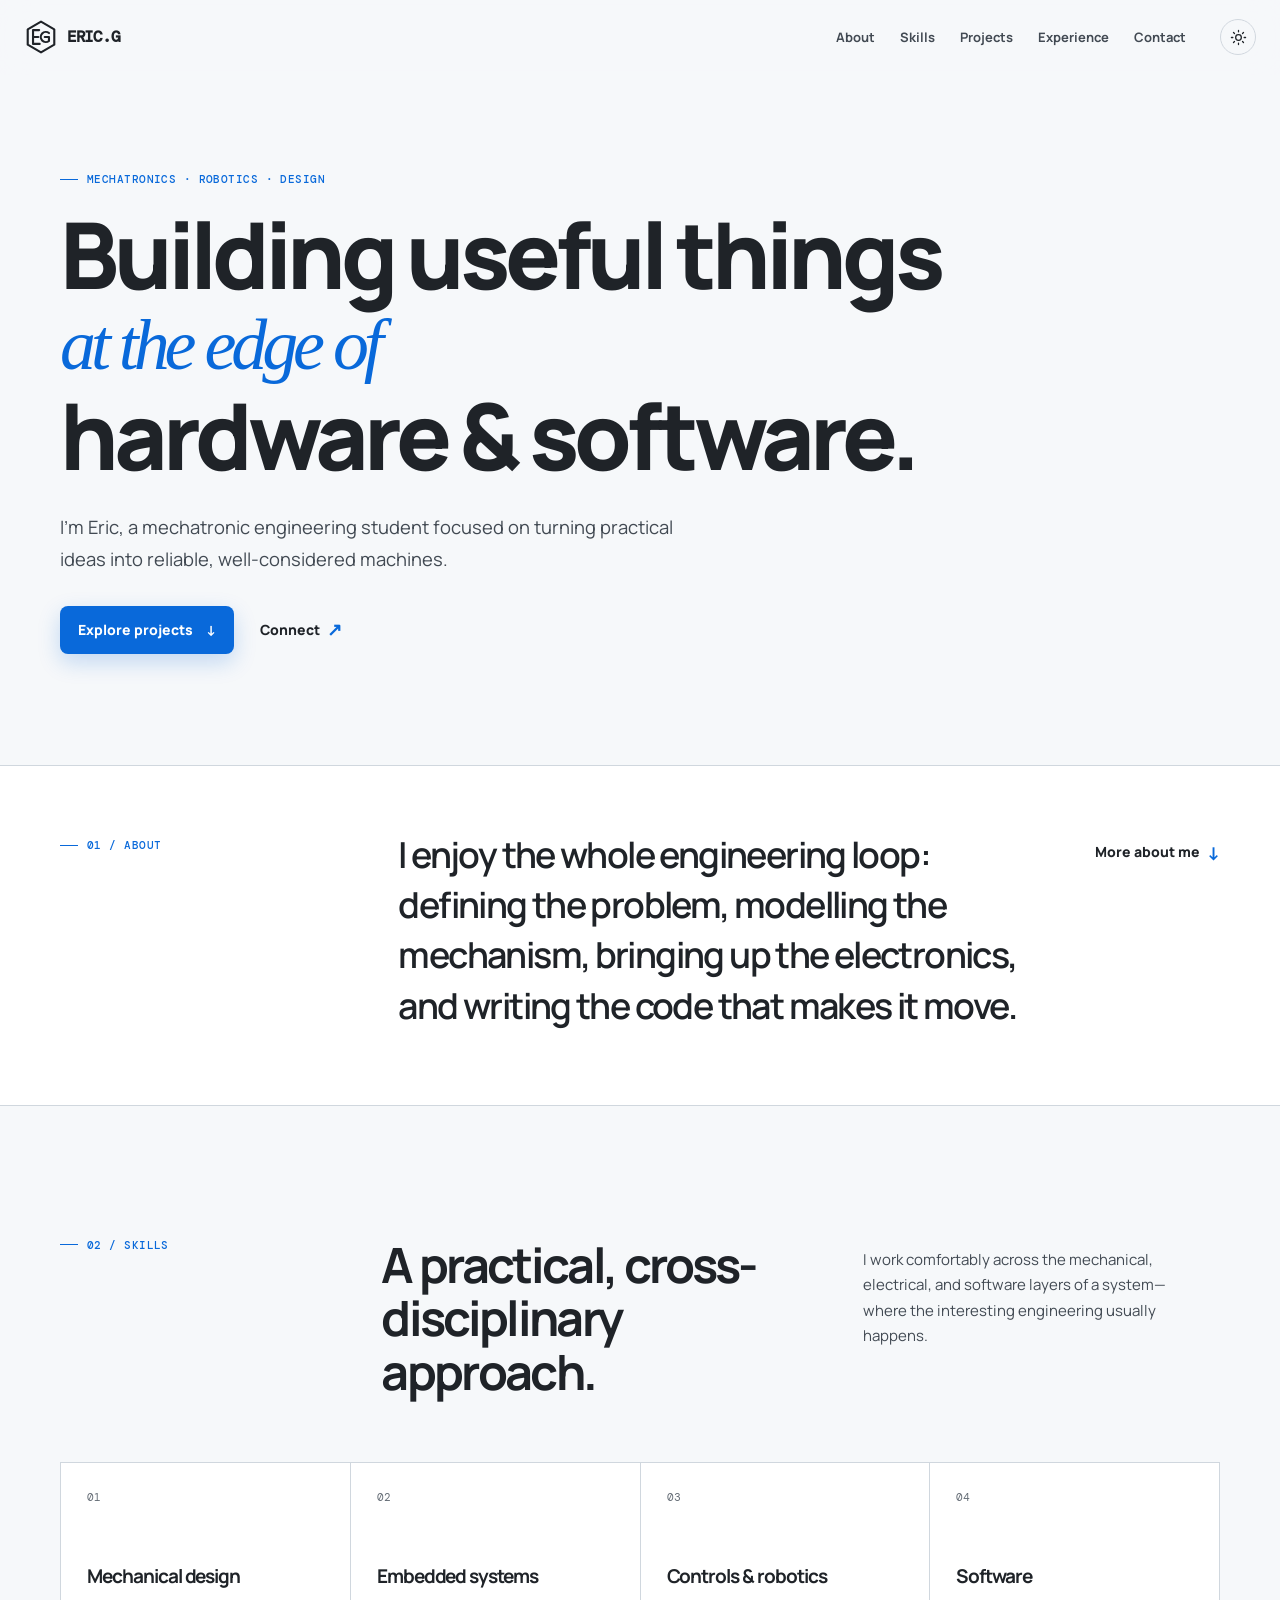
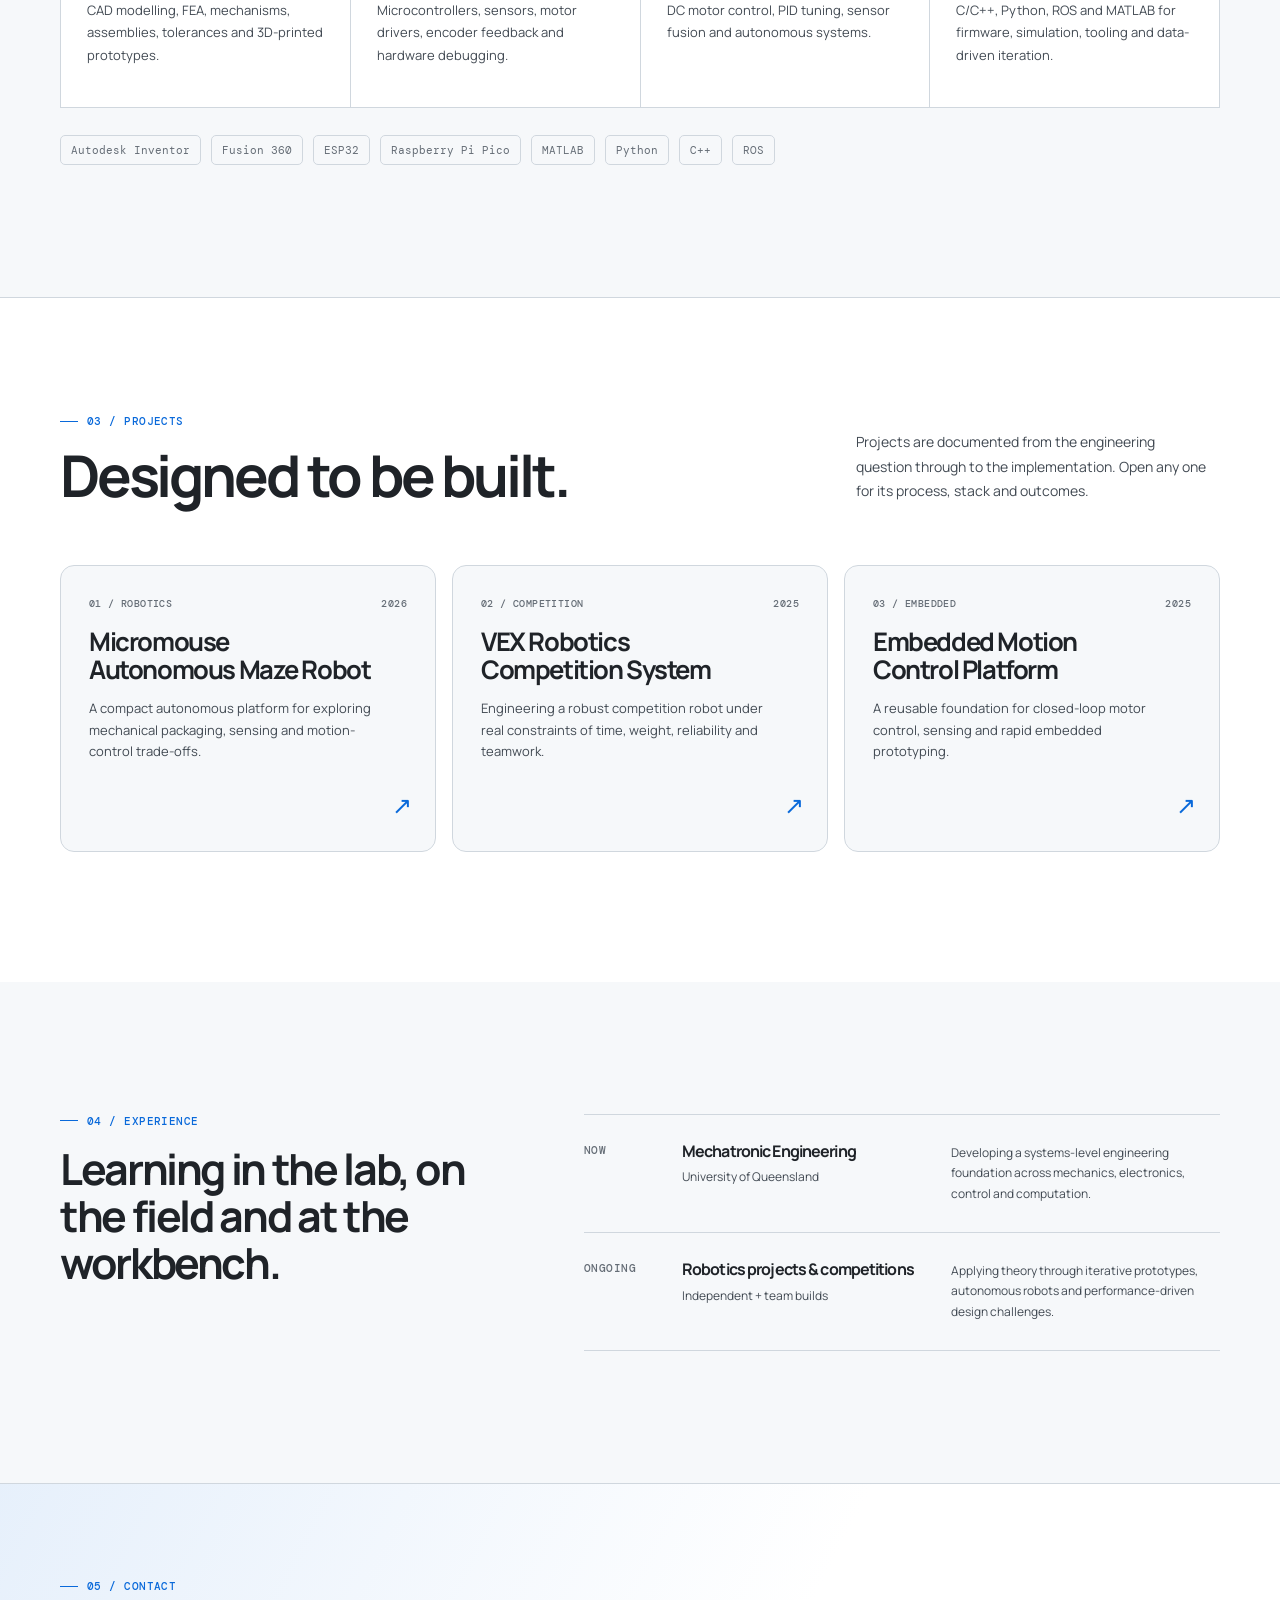
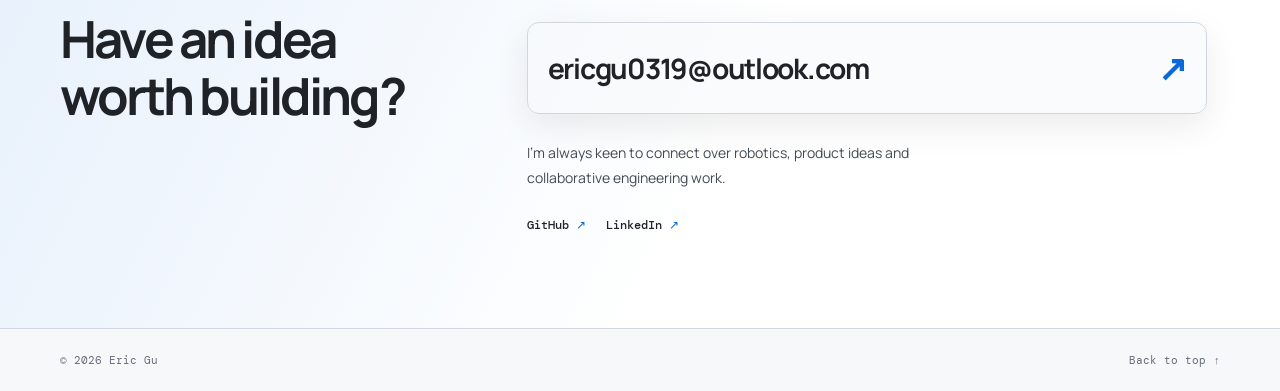
==== commit 02ed8ee3: "reduce element, unify names" ====
--- a/index.html
+++ b/index.html
@@ -54,31 +54,11 @@
               aria-hidden="true">↓</span></a><a class="text-link" href="#contact">Connect <span
               aria-hidden="true">↗</span></a></div>
       </div>
-      <div class="hero-visual reveal" aria-label="Abstract engineering schematic illustration">
-        <div class="signal signal-one"></div>
-        <div class="signal signal-two"></div>
-        <div class="orb orb-one"></div>
-        <div class="orb orb-two"></div>
-        <div class="schematic-card card-top"><span class="card-kicker">SYSTEM STATUS</span><strong>01 / ONLINE</strong>
-          <div class="status-line"><i></i><i></i><i></i><i></i><i></i></div>
-        </div>
-        <div class="schematic-card card-bottom"><span class="card-kicker">BUILD / TEST / ITERATE</span>
-          <div class="mini-graph"><span></span><span></span><span></span><span></span><span></span><span></span></div>
-        </div>
-        <div class="hero-module">
-          <div class="module-ring ring-outer"></div>
-          <div class="module-ring ring-inner"></div>
-          <div class="module-core">EG</div><i class="module-node node-a"></i><i class="module-node node-b"></i><i
-            class="module-node node-c"></i>
-        </div>
-        <p class="coordinate coordinate-x">142.6° E</p>
-        <p class="coordinate coordinate-y">27.5° S</p>
-      </div>
     </section>
 
     <section class="intro-band">
       <div class="section-shell intro-grid">
-        <p class="section-number">01 — ABOUT</p>
+        <p class="eyebrow section-label"><span></span> 01 / ABOUT</p>
         <p class="intro-statement" id="about">I enjoy the whole engineering loop: defining the problem, modelling the
           mechanism, bringing up the electronics, and writing the code that makes it move.</p><a
           class="text-link intro-link" href="#contact">More about me <span aria-hidden="true">↓</span></a>
@@ -87,42 +67,25 @@
 
     <section class="skills-section section-shell" id="skills" aria-labelledby="skills-heading">
       <div class="section-heading reveal">
-        <p class="eyebrow"><span></span> Technical toolkit</p>
+        <p class="eyebrow section-label"><span></span> 02 / SKILLS</p>
         <h2 id="skills-heading">A practical, cross-disciplinary approach.</h2>
         <p>I work comfortably across the mechanical, electrical, and software layers of a system—where the interesting
           engineering usually happens.</p>
       </div>
       <div class="capability-grid">
-        <article class="capability-card reveal"><span class="capability-index">01</span><svg viewBox="0 0 48 48"
-            aria-hidden="true">
-            <path d="M24 5 39 13.5v17L24 39 9 30.5v-17L24 5Z" />
-            <path d="m9 13.5 15 8.5 15-8.5M24 22v17" />
-          </svg>
+        <article class="capability-card reveal"><span class="capability-index">01</span>
           <h3>Mechanical design</h3>
           <p>CAD modelling, FEA, mechanisms, assemblies, tolerances and 3D-printed prototypes.</p>
         </article>
-        <article class="capability-card reveal"><span class="capability-index">02</span><svg viewBox="0 0 48 48"
-            aria-hidden="true">
-            <rect x="11" y="11" width="26" height="26" rx="2" />
-            <rect x="18" y="18" width="12" height="12" />
-            <path d="M18 5v6M24 5v6M30 5v6M18 37v6M24 37v6M30 37v6M5 18h6M5 24h6M5 30h6M37 18h6M37 24h6M37 30h6" />
-          </svg>
+        <article class="capability-card reveal"><span class="capability-index">02</span>
           <h3>Embedded systems</h3>
           <p>Microcontrollers, sensors, motor drivers, encoder feedback and hardware debugging.</p>
         </article>
-        <article class="capability-card reveal"><span class="capability-index">03</span><svg viewBox="0 0 48 48"
-            aria-hidden="true">
-            <circle cx="24" cy="24" r="15" />
-            <circle cx="24" cy="24" r="7" />
-            <path d="m24 9 4 8-4 7-4-7 4-8ZM39 24l-8 4-7-4 7-4 8 4ZM24 39l-4-8 4-7 4 7-4 8ZM9 24l8-4 7 4-7 4-8-4Z" />
-          </svg>
+        <article class="capability-card reveal"><span class="capability-index">03</span>
           <h3>Controls & robotics</h3>
           <p>DC motor control, PID tuning, sensor fusion and autonomous systems.</p>
         </article>
-        <article class="capability-card reveal"><span class="capability-index">04</span><svg viewBox="0 0 48 48"
-            aria-hidden="true">
-            <path d="m16 14-10 10 10 10M32 14l10 10-10 10M28 8 20 40" />
-          </svg>
+        <article class="capability-card reveal"><span class="capability-index">04</span>
           <h3>Software</h3>
           <p>C/C++, Python, ROS and MATLAB for firmware, simulation, tooling and data-driven iteration.</p>
         </article>
@@ -136,7 +99,7 @@
       <div class="section-shell">
         <div class="projects-header reveal">
           <div>
-            <p class="eyebrow"><span></span> Selected work</p>
+            <p class="eyebrow section-label"><span></span> 03 / PROJECTS</p>
             <h2 id="projects-heading">Designed to be built.</h2>
           </div>
           <p>Projects are documented from the engineering question through to the implementation. Open any one for its
@@ -146,8 +109,6 @@
         <div class="project-list">
           <article class="project-card project-micromouse reveal"><a class="project-card-link"
               href="projects/micromouse.html" aria-label="Read the Micromouse project case study">
-              <div class="project-visual maze-visual" aria-hidden="true"><span class="maze-start">START</span><span
-                  class="maze-end">GOAL</span><i></i><i></i><i></i><i></i><i></i><i></i><b>↗</b></div>
               <div class="project-content">
                 <div class="project-meta"><span>01 / ROBOTICS</span><span>2026</span></div>
                 <h3>Micromouse<br>Autonomous Maze Robot</h3>
@@ -157,10 +118,6 @@
             </a></article>
           <article class="project-card project-vex reveal"><a class="project-card-link"
               href="projects/vex-robotics.html" aria-label="Read the VEX robotics project case study">
-              <div class="project-visual robot-visual" aria-hidden="true">
-                <div class="robot-frame"><i></i><i></i><i></i><i></i><b></b><b></b></div><span class="robot-label">FIELD
-                  READY</span>
-              </div>
               <div class="project-content">
                 <div class="project-meta"><span>02 / COMPETITION</span><span>2025</span></div>
                 <h3>VEX Robotics<br>Competition System</h3>
@@ -170,10 +127,6 @@
             </a></article>
           <article class="project-card project-controller reveal"><a class="project-card-link"
               href="projects/motion-controller.html" aria-label="Read the embedded motion controller case study">
-              <div class="project-visual board-visual" aria-hidden="true">
-                <div class="circuit-board"><span>CTRL</span><i></i><i></i><i></i><i></i><b></b><b></b><b></b></div><span
-                  class="pulse-line"></span>
-              </div>
               <div class="project-content">
                 <div class="project-meta"><span>03 / EMBEDDED</span><span>2025</span></div>
                 <h3>Embedded Motion<br>Control Platform</h3>
@@ -187,7 +140,7 @@
 
     <section class="experience-section section-shell" id="experience" aria-labelledby="experience-heading">
       <div class="experience-title reveal">
-        <p class="eyebrow"><span></span> Current focus</p>
+        <p class="eyebrow section-label"><span></span> 04 / EXPERIENCE</p>
         <h2 id="experience-heading">Learning in the lab, on the field and at the workbench.</h2>
       </div>
       <div class="timeline reveal">
@@ -215,7 +168,7 @@
     <section class="contact-section" id="contact" aria-labelledby="contact-heading">
       <div class="section-shell contact-grid reveal">
         <div>
-          <p class="eyebrow"><span></span> Get in touch</p>
+          <p class="eyebrow section-label"><span></span> 05 / CONTACT</p>
           <h2 id="contact-heading">Have an idea worth building?</h2>
         </div>
         <div class="contact-details"><!-- Replace these links with your public contact details before publishing. --><a
--- a/style.css
+++ b/style.css
@@ -54,3 +54,20 @@
 @media(max-width:900px){.hero{grid-template-columns:1fr;padding-top:55px}.hero-visual{width:100%;max-width:620px;min-height:420px}.intro-grid,.section-heading,.experience-section,.contact-grid{grid-template-columns:1fr;gap:27px}.intro-link{margin-top:-8px}.section-heading>p:last-child{margin-top:0}.capability-grid{grid-template-columns:repeat(2,1fr)}.projects-header{grid-template-columns:1fr;gap:19px}.project-list{grid-template-columns:1fr}.project-card-link{display:grid;grid-template-columns:42% 58%}.project-visual{height:auto;min-height:244px;border-right:1px solid var(--line);border-bottom:0}.project-content{min-height:244px}.experience-section{gap:48px}.contact-details{padding-top:0}.project-details{grid-template-columns:1fr;gap:55px}.project-facts{display:grid;grid-template-columns:repeat(3,1fr)}.project-fact{padding:13px 14px 13px 0;border-bottom:0}.project-hero-art{height:360px}}
 @media(max-width:650px){.section-shell,.nav-shell,.project-hero,.project-details,.next-project{width:min(100% - 32px,1160px)}.nav-shell{height:66px}.theme-toggle{margin-left:auto}.nav-toggle{display:grid;width:32px;height:32px;place-content:center;gap:5px;padding:0}.nav-toggle span:not(.sr-only){display:block;width:20px;height:1px;background:currentColor;transition:transform .2s}.nav-toggle[aria-expanded="true"] span:nth-child(2){transform:translateY(3px) rotate(45deg)}.nav-toggle[aria-expanded="true"] span:nth-child(3){transform:translateY(-3px) rotate(-45deg)}.site-nav{position:absolute;top:66px;right:16px;left:16px;display:grid;gap:3px;max-height:0;padding:0 13px;overflow:hidden;border:1px solid transparent;border-radius:10px;background:var(--surface-raised);opacity:0;transition:max-height .25s,padding .25s,opacity .2s,border-color .25s;box-shadow:var(--shadow)}.site-nav.is-open{max-height:300px;padding:12px 13px;border-color:var(--line);opacity:1}.site-nav a{padding:10px 4px}.site-nav a:after{display:none}.hero{min-height:0;padding:46px 0 65px}.hero-copy h1{font-size:clamp(2.85rem,12vw,4.5rem)}.hero-visual{min-height:345px}.hero-module{transform:translate(-50%,-50%) scale(.8)}.card-top{left:5%}.card-bottom{right:5%}.intro-grid,.skills-section,.experience-section{padding-top:66px;padding-bottom:66px}.intro-statement{font-size:1.45rem}.section-heading{margin-bottom:39px}.capability-grid{grid-template-columns:1fr}.capability-card{min-height:235px}.capability-card svg{margin:30px 0 19px}.projects-section{padding:66px 0}.projects-header{margin-bottom:33px}.project-card-link{display:block}.project-visual{height:206px;min-height:0;border-right:0;border-bottom:1px solid var(--line)}.project-content{min-height:0}.project-content p{min-height:auto;padding-right:32px}.timeline-item{grid-template-columns:68px 1fr;gap:8px}.timeline-description{grid-column:2;padding-top:3px}.contact-section{padding:66px 0}.site-footer .section-shell{flex-direction:column}.project-hero{padding-top:60px}.project-hero .eyebrow{margin-top:45px}.project-hero h1{font-size:clamp(3rem,13vw,4.7rem)}.project-hero-art{height:260px;min-height:0;margin-top:38px}.project-details{padding:62px 0}.project-facts{grid-template-columns:1fr}.project-fact{border-bottom:1px solid var(--line)}.outcome-grid{grid-template-columns:1fr}.next-project{margin-bottom:56px}.next-project strong{font-size:17px}}
 @media(max-width:650px){.contact-email{min-height:66px;padding:14px 15px;gap:10px;font-size:clamp(.96rem,4.8vw,1.2rem);letter-spacing:-.055em}.timeline-item:hover{padding-left:8px}}
+
+/* Minimal text-led layout: decorative illustrations have been removed. */
+.hero{display:flex;min-height:min(690px,calc(100vh - 74px));align-items:center;padding:96px 0 110px}
+.hero-copy{width:100%;max-width:980px}
+.hero-copy h1{max-width:940px;font-size:clamp(3.6rem,7.2vw,6.7rem)}
+.hero-summary{max-width:650px}
+.capability-card{min-height:245px}
+.capability-index{display:block}
+.capability-card h3{margin-top:62px}
+.project-list{gap:16px}
+.project-card-link{display:block}
+.project-content{min-height:285px;padding:31px 28px}
+.project-card:hover{transform:translateY(-3px)}
+.project-hero{padding-bottom:58px;border-bottom:1px solid var(--line)}
+.project-details{padding-top:78px}
+@media(max-width:900px){.hero{min-height:auto;padding:78px 0 90px}.project-content{min-height:210px}.project-card-link{display:block}}
+@media(max-width:650px){.hero{padding:62px 0 76px}.hero-copy h1{font-size:clamp(3rem,13vw,4.9rem)}.capability-card{min-height:205px}.capability-card h3{margin-top:42px}.project-content{min-height:230px;padding:26px 23px}.project-hero{padding-bottom:45px}.project-details{padding-top:58px}}
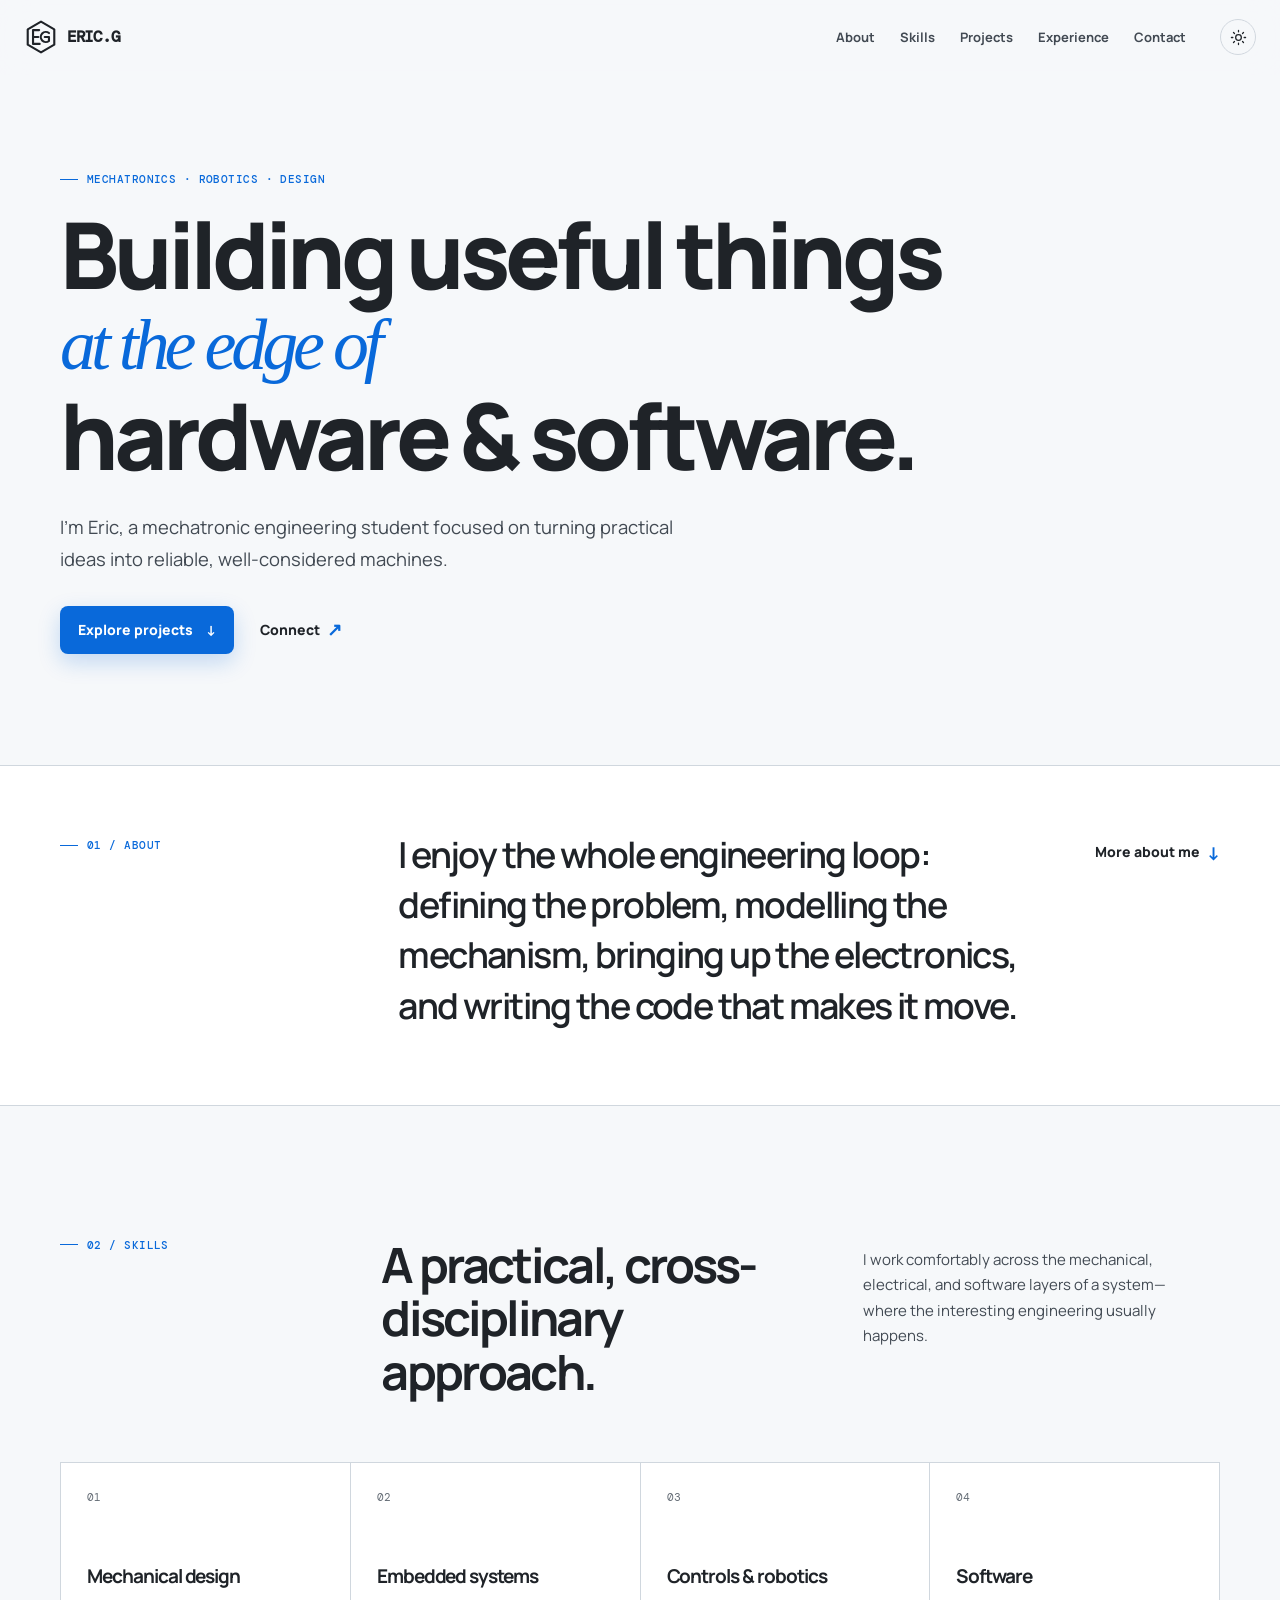
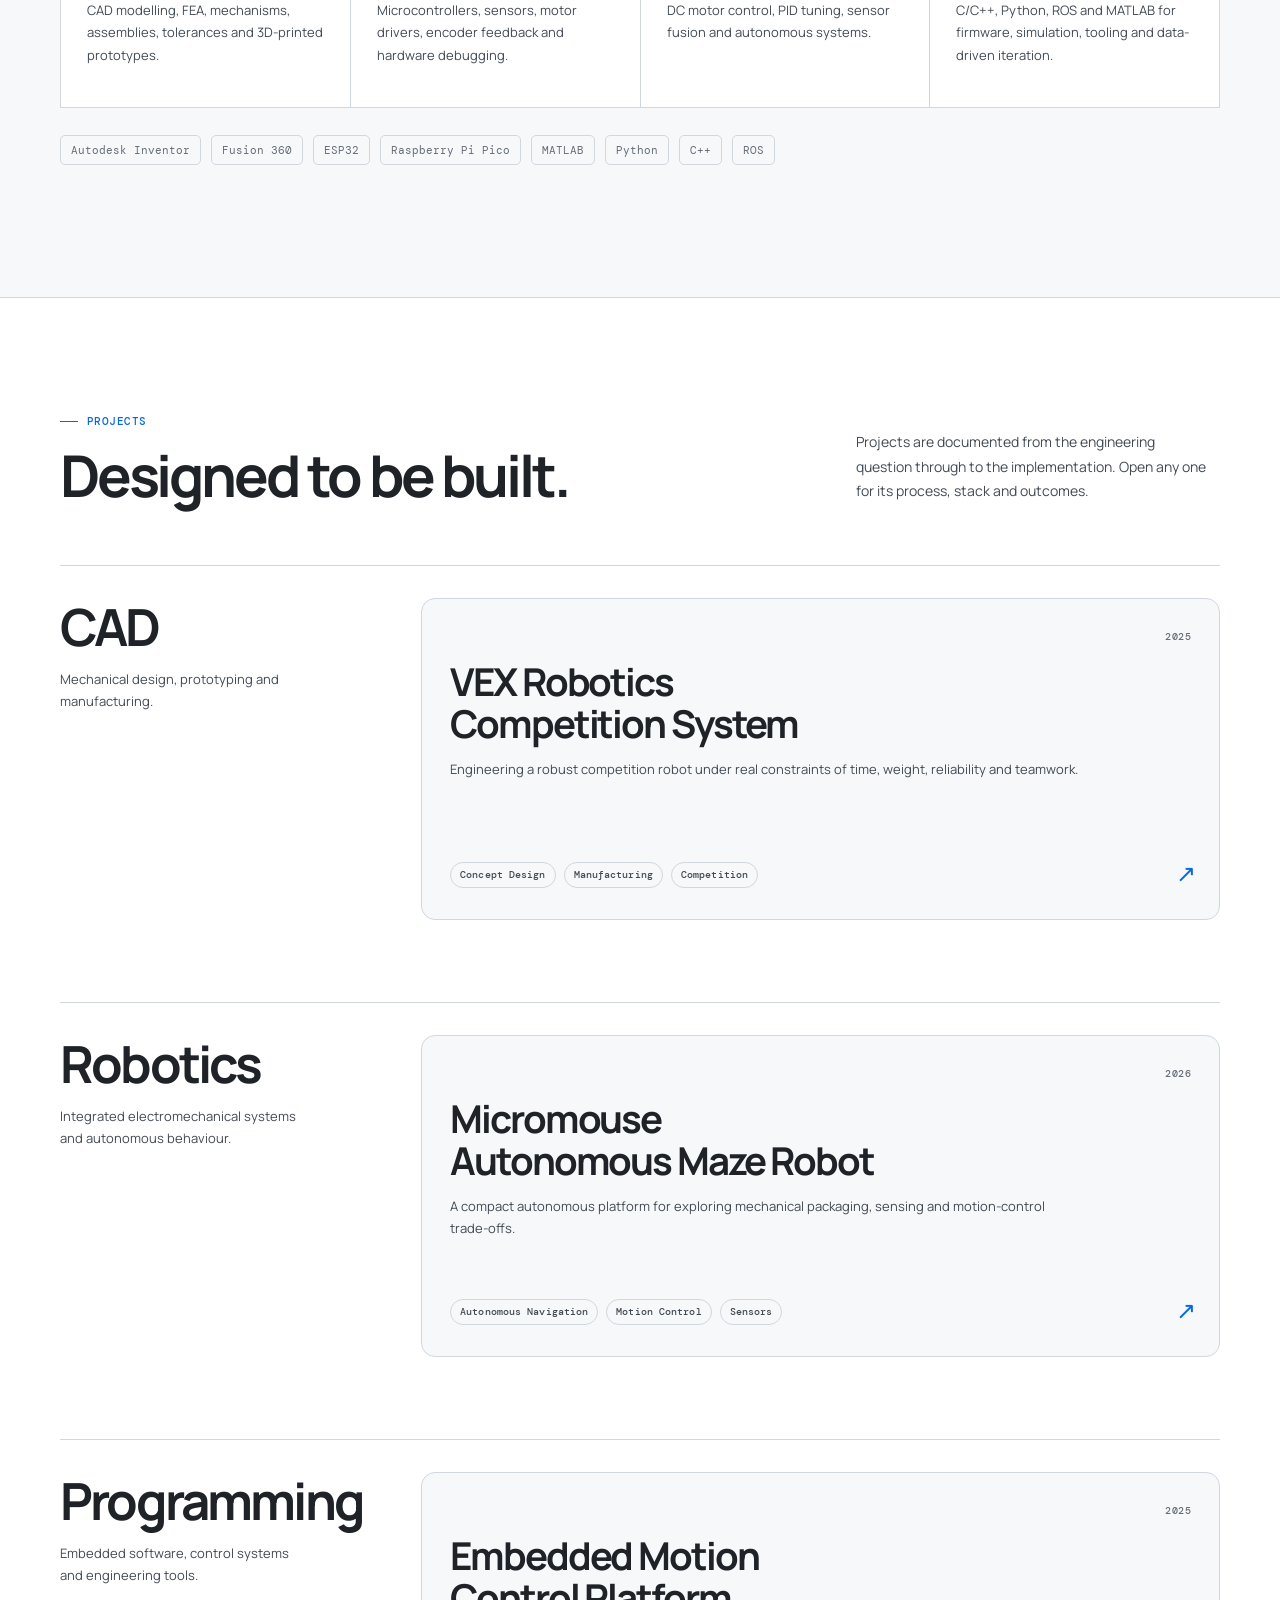
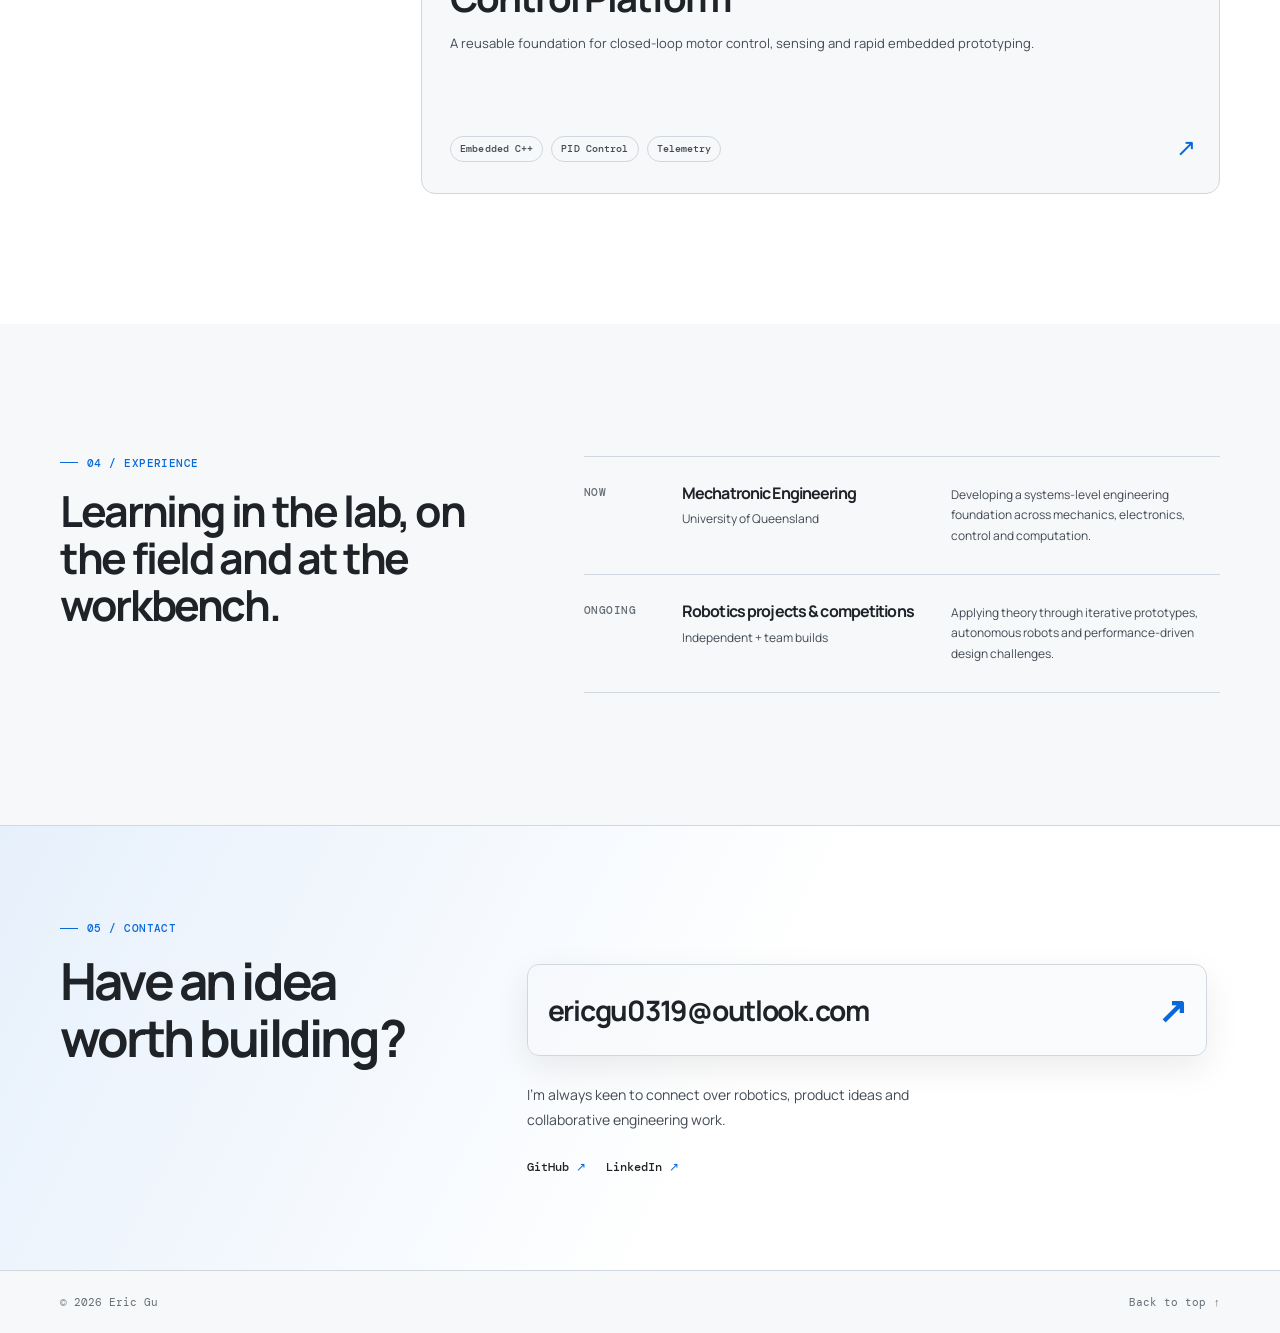
==== commit d53a9ff3: "adding tag function for project" ====
--- a/index.html
+++ b/index.html
@@ -99,41 +99,73 @@
       <div class="section-shell">
         <div class="projects-header reveal">
           <div>
-            <p class="eyebrow section-label"><span></span> 03 / PROJECTS</p>
+            <p class="eyebrow section-label"><span></span> PROJECTS</p>
             <h2 id="projects-heading">Designed to be built.</h2>
           </div>
           <p>Projects are documented from the engineering question through to the implementation. Open any one for its
             process, stack and outcomes.</p>
         </div>
-        <!-- To add a project: duplicate a card below and copy projects/project-template.html. -->
-        <div class="project-list">
-          <article class="project-card project-micromouse reveal"><a class="project-card-link"
-              href="projects/micromouse.html" aria-label="Read the Micromouse project case study">
-              <div class="project-content">
-                <div class="project-meta"><span>01 / ROBOTICS</span><span>2026</span></div>
-                <h3>Micromouse<br>Autonomous Maze Robot</h3>
-                <p>A compact autonomous platform for exploring mechanical packaging, sensing and motion-control
-                  trade-offs.</p><span class="project-arrow" aria-hidden="true">↗</span>
-              </div>
-            </a></article>
-          <article class="project-card project-vex reveal"><a class="project-card-link"
-              href="projects/vex-robotics.html" aria-label="Read the VEX robotics project case study">
-              <div class="project-content">
-                <div class="project-meta"><span>02 / COMPETITION</span><span>2025</span></div>
-                <h3>VEX Robotics<br>Competition System</h3>
-                <p>Engineering a robust competition robot under real constraints of time, weight, reliability and
-                  teamwork.</p><span class="project-arrow" aria-hidden="true">↗</span>
-              </div>
-            </a></article>
-          <article class="project-card project-controller reveal"><a class="project-card-link"
-              href="projects/motion-controller.html" aria-label="Read the embedded motion controller case study">
-              <div class="project-content">
-                <div class="project-meta"><span>03 / EMBEDDED</span><span>2025</span></div>
-                <h3>Embedded Motion<br>Control Platform</h3>
-                <p>A reusable foundation for closed-loop motor control, sensing and rapid embedded prototyping.</p><span
-                  class="project-arrow" aria-hidden="true">↗</span>
-              </div>
-            </a></article>
+        <div class="project-groups">
+          <!-- Duplicate a project-card inside the relevant project-list to add another project. -->
+          <section class="project-group reveal" aria-labelledby="cad-projects-heading">
+            <div class="project-group-heading">
+              <h3 id="cad-projects-heading">CAD</h3>
+              <p>Mechanical design, prototyping and manufacturing.</p>
+            </div>
+            <div class="project-list">
+              <article class="project-card project-vex reveal"><a class="project-card-link"
+                  href="projects/vex-robotics.html" aria-label="Read the VEX robotics project case study">
+                  <div class="project-content">
+                    <div class="project-meta"><span>2025</span></div>
+                    <h3>VEX Robotics<br>Competition System</h3>
+                    <p>Engineering a robust competition robot under real constraints of time, weight, reliability and
+                      teamwork.</p>
+                    <!-- These tags are plain editable strings. Add, remove or rename them freely. -->
+                    <div class="project-tags"><span>Concept Design</span><span>Manufacturing</span><span>Competition</span></div>
+                    <span class="project-arrow" aria-hidden="true">↗</span>
+                  </div>
+                </a></article>
+            </div>
+          </section>
+
+          <section class="project-group reveal" aria-labelledby="robotics-projects-heading">
+            <div class="project-group-heading">
+              <h3 id="robotics-projects-heading">Robotics</h3>
+              <p>Integrated electromechanical systems and autonomous behaviour.</p>
+            </div>
+            <div class="project-list">
+              <article class="project-card project-micromouse reveal"><a class="project-card-link"
+                  href="projects/micromouse.html" aria-label="Read the Micromouse project case study">
+                  <div class="project-content">
+                    <div class="project-meta"><span>2026</span></div>
+                    <h3>Micromouse<br>Autonomous Maze Robot</h3>
+                    <p>A compact autonomous platform for exploring mechanical packaging, sensing and motion-control
+                      trade-offs.</p>
+                    <div class="project-tags"><span>Autonomous Navigation</span><span>Motion Control</span><span>Sensors</span></div>
+                    <span class="project-arrow" aria-hidden="true">↗</span>
+                  </div>
+                </a></article>
+            </div>
+          </section>
+
+          <section class="project-group reveal" aria-labelledby="programming-projects-heading">
+            <div class="project-group-heading">
+              <h3 id="programming-projects-heading">Programming</h3>
+              <p>Embedded software, control systems and engineering tools.</p>
+            </div>
+            <div class="project-list">
+              <article class="project-card project-controller reveal"><a class="project-card-link"
+                  href="projects/motion-controller.html" aria-label="Read the embedded motion controller case study">
+                  <div class="project-content">
+                    <div class="project-meta"><span>2025</span></div>
+                    <h3>Embedded Motion<br>Control Platform</h3>
+                    <p>A reusable foundation for closed-loop motor control, sensing and rapid embedded prototyping.</p>
+                    <div class="project-tags"><span>Embedded C++</span><span>PID Control</span><span>Telemetry</span></div>
+                    <span class="project-arrow" aria-hidden="true">↗</span>
+                  </div>
+                </a></article>
+            </div>
+          </section>
         </div>
       </div>
     </section>
--- a/style.css
+++ b/style.css
@@ -71,3 +71,20 @@
 .project-details{padding-top:78px}
 @media(max-width:900px){.hero{min-height:auto;padding:78px 0 90px}.project-content{min-height:210px}.project-card-link{display:block}}
 @media(max-width:650px){.hero{padding:62px 0 76px}.hero-copy h1{font-size:clamp(3rem,13vw,4.9rem)}.capability-card{min-height:205px}.capability-card h3{margin-top:42px}.project-content{min-height:230px;padding:26px 23px}.project-hero{padding-bottom:45px}.project-details{padding-top:58px}}
+
+/* Project disciplines and editable topic tags */
+.project-groups{display:grid;gap:82px}
+.project-group{display:grid;grid-template-columns:minmax(190px,.34fr) minmax(0,1fr);gap:clamp(40px,7vw,90px);padding-top:32px;border-top:1px solid var(--line)}
+.project-group-heading h3{margin:0 0 14px;font-size:clamp(2.2rem,4vw,3.8rem)}
+.project-group-heading p{max-width:250px;margin:0;color:var(--text-soft);font-size:13px;line-height:1.7}
+.project-group .project-list{grid-template-columns:repeat(auto-fit,minmax(310px,1fr));gap:16px}
+.project-group .project-content{display:flex;min-height:320px;flex-direction:column}
+.project-group .project-content h3{font-size:clamp(1.8rem,3vw,2.6rem)}
+.project-group .project-content>p{max-width:650px;min-height:0}
+.project-meta{justify-content:flex-end}
+.project-tags{display:flex;align-items:center;flex-wrap:wrap;gap:8px;margin-top:auto;padding:30px 34px 0 0}
+.project-tags span{padding:6px 9px;border:1px solid var(--line);border-radius:999px;background:var(--surface-soft);color:var(--text-soft);font:500 10px/1.2 "DM Mono",monospace;letter-spacing:.01em;transition:border-color .2s,color .2s,background .2s}
+.project-card:hover .project-tags span{border-color:color-mix(in srgb,var(--accent) 45%,var(--line));color:var(--text)}
+.project-tags-detail{max-width:760px;margin-top:27px;padding:0}
+@media(max-width:900px){.project-groups{gap:62px}.project-group{grid-template-columns:1fr;gap:26px}.project-group-heading p{max-width:460px}.project-group .project-content{min-height:280px}}
+@media(max-width:650px){.project-groups{gap:50px}.project-group{padding-top:26px}.project-group-heading h3{font-size:2.3rem}.project-group .project-list{grid-template-columns:1fr}.project-group .project-content{min-height:285px}.project-tags{padding-top:25px}}
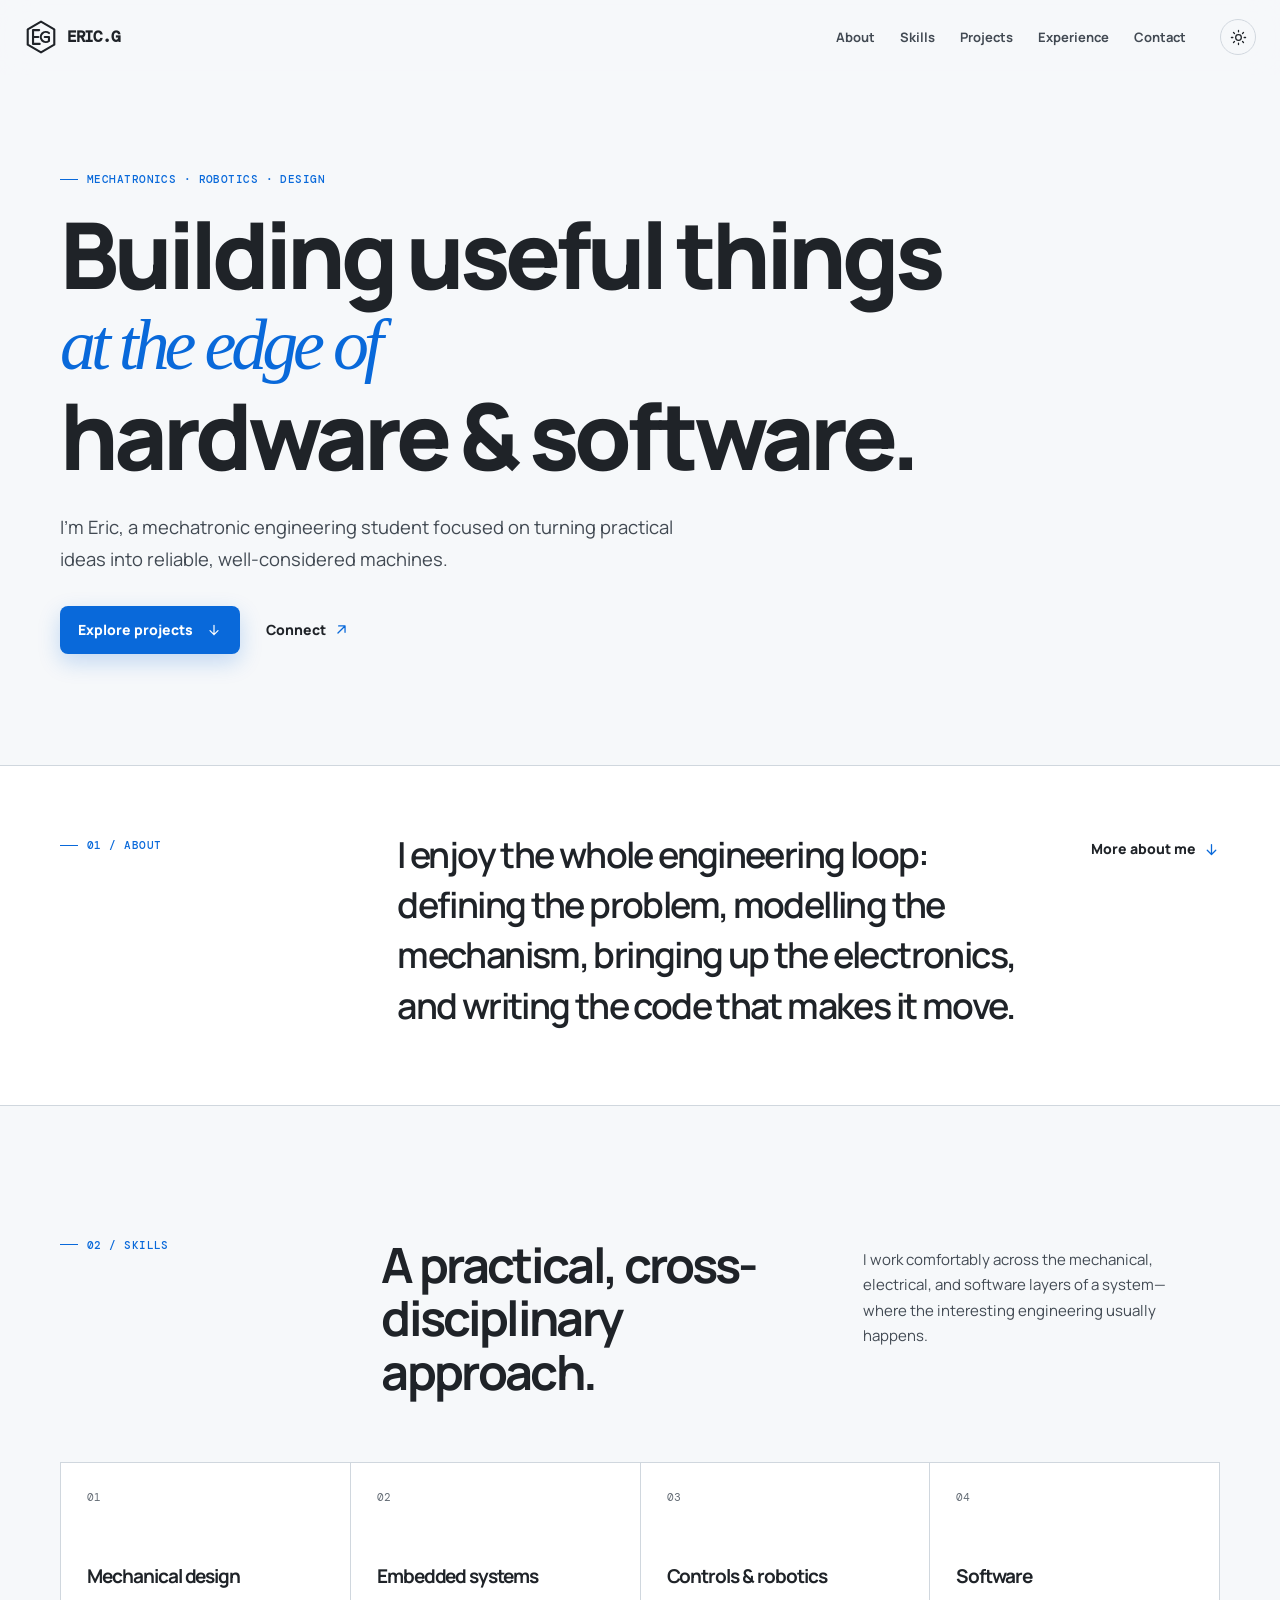
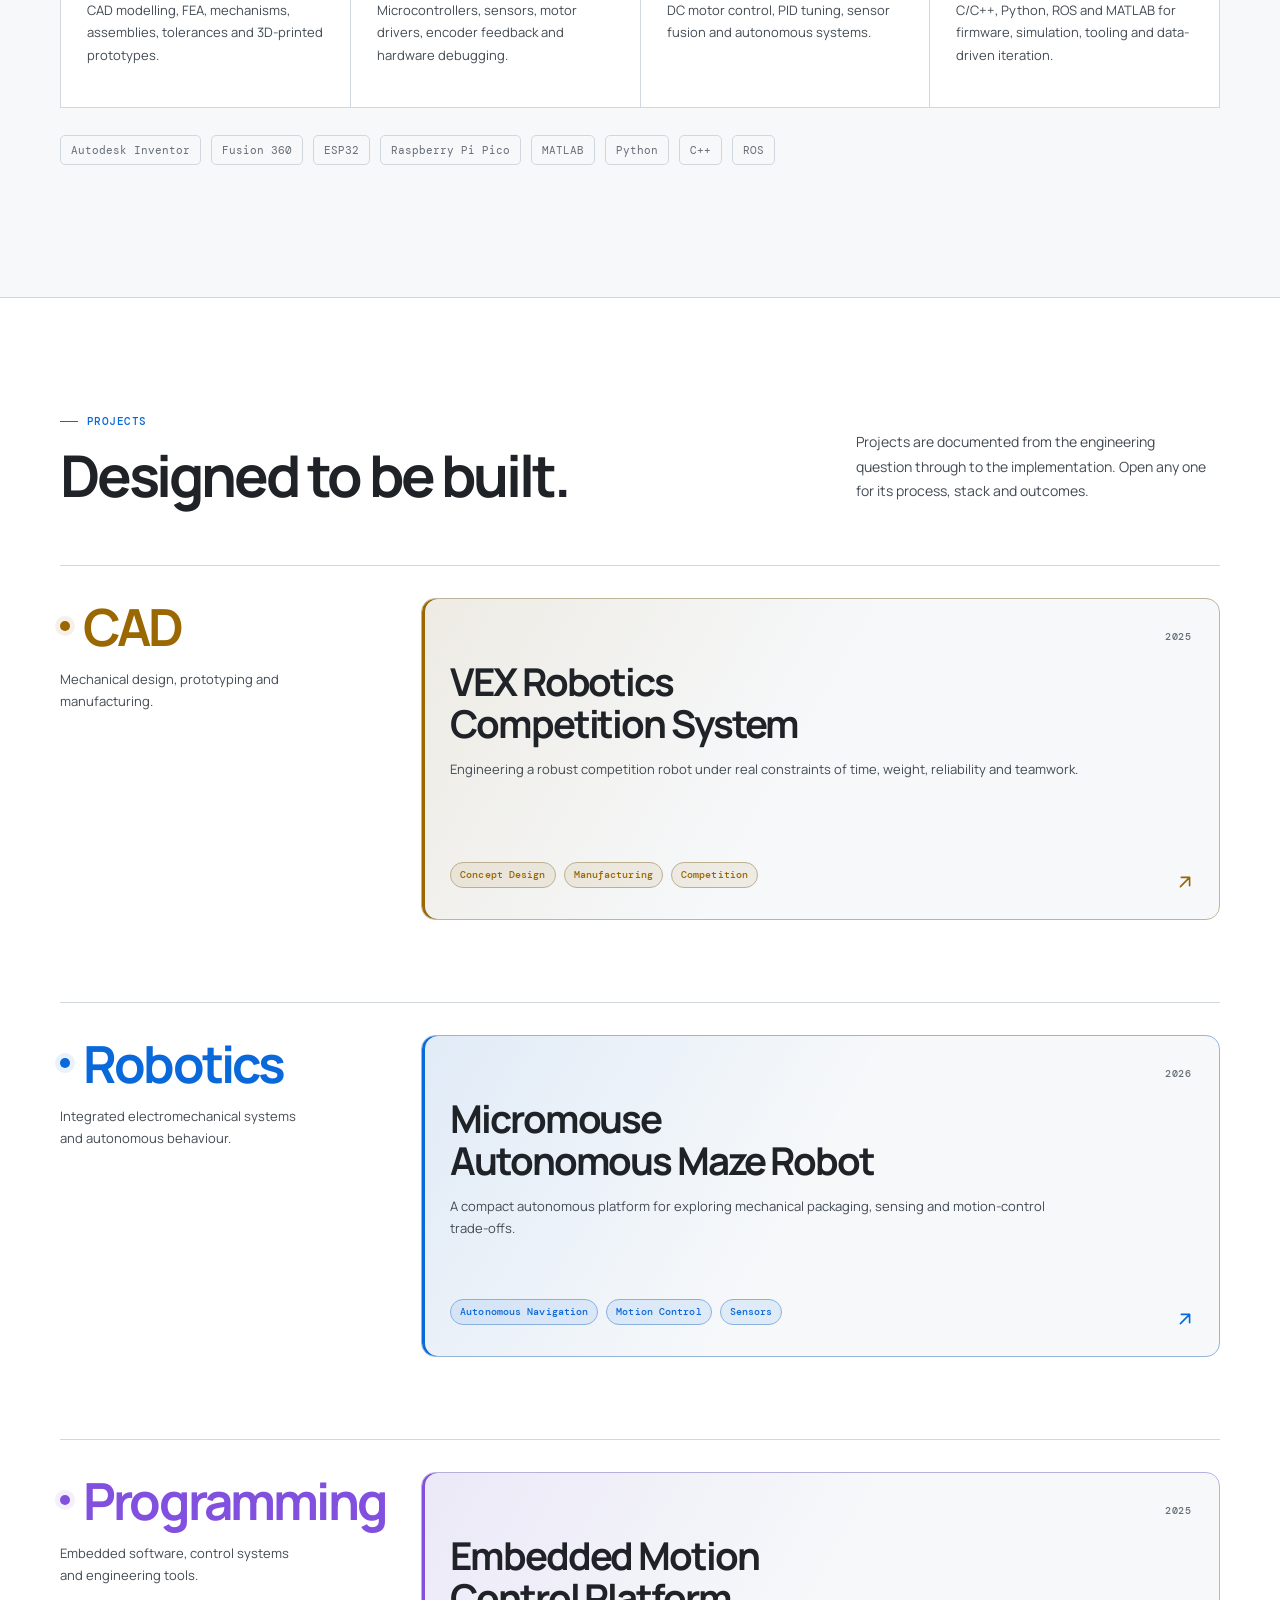
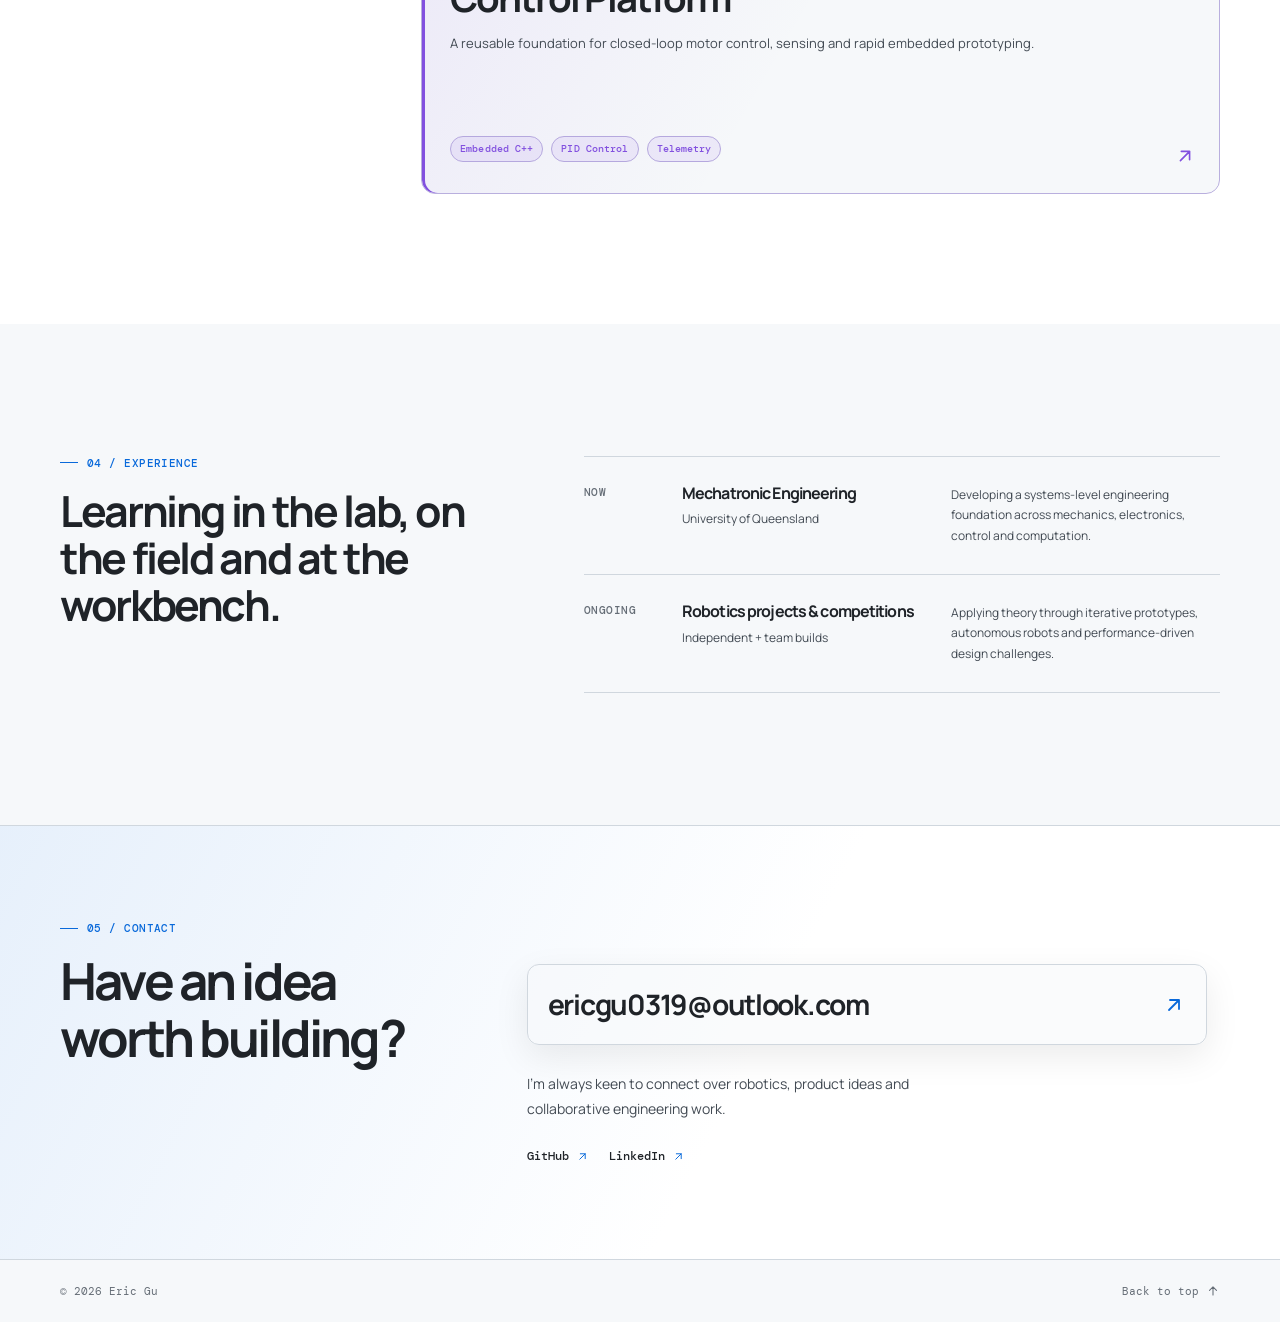
==== commit 9fdafb11: "color code for project section" ====
--- a/index.html
+++ b/index.html
@@ -50,9 +50,10 @@
         <h1 id="hero-title">Building useful things <em>at the edge of</em> hardware & software.</h1>
         <p class="hero-summary">I'm Eric, a mechatronic engineering student focused on turning practical ideas into
           reliable, well-considered machines.</p>
-        <div class="hero-actions"><a class="button button-primary" href="#projects">Explore projects <span
-              aria-hidden="true">↓</span></a><a class="text-link" href="#contact">Connect <span
-              aria-hidden="true">↗</span></a></div>
+        <div class="hero-actions"><a class="button button-primary" href="#projects">Explore projects <svg
+              class="icon" aria-hidden="true"><use href="media/icons.svg#arrow-down"></use></svg></a><a
+            class="text-link" href="#contact">Connect <svg class="icon" aria-hidden="true"><use
+                href="media/icons.svg#arrow-up-right"></use></svg></a></div>
       </div>
     </section>
 
@@ -61,7 +62,8 @@
         <p class="eyebrow section-label"><span></span> 01 / ABOUT</p>
         <p class="intro-statement" id="about">I enjoy the whole engineering loop: defining the problem, modelling the
           mechanism, bringing up the electronics, and writing the code that makes it move.</p><a
-          class="text-link intro-link" href="#contact">More about me <span aria-hidden="true">↓</span></a>
+          class="text-link intro-link" href="#contact">More about me <svg class="icon" aria-hidden="true"><use
+              href="media/icons.svg#arrow-down"></use></svg></a>
       </div>
     </section>
 
@@ -107,7 +109,7 @@
         </div>
         <div class="project-groups">
           <!-- Duplicate a project-card inside the relevant project-list to add another project. -->
-          <section class="project-group reveal" aria-labelledby="cad-projects-heading">
+          <section class="project-group reveal" data-project-type="cad" aria-labelledby="cad-projects-heading">
             <div class="project-group-heading">
               <h3 id="cad-projects-heading">CAD</h3>
               <p>Mechanical design, prototyping and manufacturing.</p>
@@ -122,13 +124,15 @@
                       teamwork.</p>
                     <!-- These tags are plain editable strings. Add, remove or rename them freely. -->
                     <div class="project-tags"><span>Concept Design</span><span>Manufacturing</span><span>Competition</span></div>
-                    <span class="project-arrow" aria-hidden="true">↗</span>
+                    <span class="project-arrow" aria-hidden="true"><svg class="icon"><use
+                          href="media/icons.svg#arrow-up-right"></use></svg></span>
                   </div>
                 </a></article>
             </div>
           </section>
 
-          <section class="project-group reveal" aria-labelledby="robotics-projects-heading">
+          <section class="project-group reveal" data-project-type="robotics"
+            aria-labelledby="robotics-projects-heading">
             <div class="project-group-heading">
               <h3 id="robotics-projects-heading">Robotics</h3>
               <p>Integrated electromechanical systems and autonomous behaviour.</p>
@@ -142,13 +146,15 @@
                     <p>A compact autonomous platform for exploring mechanical packaging, sensing and motion-control
                       trade-offs.</p>
                     <div class="project-tags"><span>Autonomous Navigation</span><span>Motion Control</span><span>Sensors</span></div>
-                    <span class="project-arrow" aria-hidden="true">↗</span>
+                    <span class="project-arrow" aria-hidden="true"><svg class="icon"><use
+                          href="media/icons.svg#arrow-up-right"></use></svg></span>
                   </div>
                 </a></article>
             </div>
           </section>
 
-          <section class="project-group reveal" aria-labelledby="programming-projects-heading">
+          <section class="project-group reveal" data-project-type="programming"
+            aria-labelledby="programming-projects-heading">
             <div class="project-group-heading">
               <h3 id="programming-projects-heading">Programming</h3>
               <p>Embedded software, control systems and engineering tools.</p>
@@ -161,7 +167,8 @@
                     <h3>Embedded Motion<br>Control Platform</h3>
                     <p>A reusable foundation for closed-loop motor control, sensing and rapid embedded prototyping.</p>
                     <div class="project-tags"><span>Embedded C++</span><span>PID Control</span><span>Telemetry</span></div>
-                    <span class="project-arrow" aria-hidden="true">↗</span>
+                    <span class="project-arrow" aria-hidden="true"><svg class="icon"><use
+                          href="media/icons.svg#arrow-up-right"></use></svg></span>
                   </div>
                 </a></article>
             </div>
@@ -204,18 +211,20 @@
           <h2 id="contact-heading">Have an idea worth building?</h2>
         </div>
         <div class="contact-details"><!-- Replace these links with your public contact details before publishing. --><a
-            class="contact-email" href="mailto:ericgu0319@outlook.com">ericgu0319@outlook.com <span
-              aria-hidden="true">↗</span></a>
+            class="contact-email" href="mailto:ericgu0319@outlook.com">ericgu0319@outlook.com <svg class="icon"
+              aria-hidden="true"><use href="media/icons.svg#arrow-up-right"></use></svg></a>
           <p>I'm always keen to connect over robotics, product ideas and collaborative engineering work.</p>
-          <div class="social-links"><a href="https://github.com/moooeg" target="_blank" rel="noreferrer">GitHub <span
-                aria-hidden="true">↗</span></a><a href="https://www.linkedin.com/" target="_blank"
-              rel="noreferrer">LinkedIn <span aria-hidden="true">↗</span></a></div>
+          <div class="social-links"><a href="https://github.com/moooeg" target="_blank" rel="noreferrer">GitHub <svg
+                class="icon" aria-hidden="true"><use href="media/icons.svg#arrow-up-right"></use></svg></a><a
+              href="https://www.linkedin.com/" target="_blank" rel="noreferrer">LinkedIn <svg class="icon"
+                aria-hidden="true"><use href="media/icons.svg#arrow-up-right"></use></svg></a></div>
         </div>
       </div>
     </section>
   </main>
   <footer class="site-footer">
-    <div class="section-shell"><span>© <span id="year"></span> Eric Gu</span><a href="#top">Back to top ↑</a></div>
+    <div class="section-shell"><span>© <span id="year"></span> Eric Gu</span><a href="#top">Back to top <svg
+          class="icon" aria-hidden="true"><use href="media/icons.svg#arrow-up"></use></svg></a></div>
   </footer>
   <script src="script.js"></script>
 </body>
--- a/style.css
+++ b/style.css
@@ -1,6 +1,6 @@
 /* GitHub-inspired neutral surfaces with a calm blue engineering accent. */
-:root { --bg:#0d1117; --surface:#161b22; --surface-raised:#1c2128; --surface-soft:#21262d; --text:#f0f6fc; --text-soft:#c9d1d9; --muted:#8b949e; --line:#30363d; --line-strong:#484f58; --accent:#58a6ff; --accent-strong:#79c0ff; --accent-ink:#071526; --accent-soft:rgba(88,166,255,.14); --violet:#a5a1ff; --shadow:0 24px 60px rgba(1,4,9,.28); --grid:rgba(139,148,158,.1); --logo-filter:invert(100%); color-scheme:dark; }
-:root[data-theme="light"] { --bg:#f6f8fa; --surface:#fff; --surface-raised:#fff; --surface-soft:#f6f8fa; --text:#1f2328; --text-soft:#424a53; --muted:#656d76; --line:#d0d7de; --line-strong:#afb8c1; --accent:#0969da; --accent-strong:#0550ae; --accent-ink:#fff; --accent-soft:rgba(9,105,218,.1); --violet:#6e70d8; --shadow:0 24px 60px rgba(140,149,159,.18); --grid:rgba(84,96,108,.1); --logo-filter:none; color-scheme:light; }
+:root { --bg:#0d1117; --surface:#161b22; --surface-raised:#1c2128; --surface-soft:#21262d; --text:#f0f6fc; --text-soft:#c9d1d9; --muted:#8b949e; --line:#30363d; --line-strong:#484f58; --accent:#58a6ff; --accent-strong:#79c0ff; --accent-ink:#071526; --accent-soft:rgba(88,166,255,.14); --violet:#a5a1ff; --cad-accent:#e3b341; --cad-soft:rgba(227,179,65,.12); --robotics-accent:#58a6ff; --robotics-soft:rgba(88,166,255,.13); --programming-accent:#a371f7; --programming-soft:rgba(163,113,247,.13); --shadow:0 24px 60px rgba(1,4,9,.28); --grid:rgba(139,148,158,.1); --logo-filter:invert(100%); color-scheme:dark; }
+:root[data-theme="light"] { --bg:#f6f8fa; --surface:#fff; --surface-raised:#fff; --surface-soft:#f6f8fa; --text:#1f2328; --text-soft:#424a53; --muted:#656d76; --line:#d0d7de; --line-strong:#afb8c1; --accent:#0969da; --accent-strong:#0550ae; --accent-ink:#fff; --accent-soft:rgba(9,105,218,.1); --violet:#6e70d8; --cad-accent:#9a6700; --cad-soft:rgba(154,103,0,.09); --robotics-accent:#0969da; --robotics-soft:rgba(9,105,218,.09); --programming-accent:#8250df; --programming-soft:rgba(130,80,223,.09); --shadow:0 24px 60px rgba(140,149,159,.18); --grid:rgba(84,96,108,.1); --logo-filter:none; color-scheme:light; }
 *{box-sizing:border-box} html{scroll-behavior:smooth;scroll-padding-top:88px} body{min-width:320px;margin:0;background:var(--bg);color:var(--text);font-family:Manrope,Arial,sans-serif;line-height:1.6;-webkit-font-smoothing:antialiased} a{color:inherit} button{font:inherit} ::selection{background:var(--accent);color:var(--accent-ink)}
 .sr-only{position:absolute;width:1px;height:1px;padding:0;overflow:hidden;clip:rect(0,0,0,0);white-space:nowrap;border:0}.skip-link{position:fixed;z-index:100;top:12px;left:12px;transform:translateY(-160%);padding:10px 16px;border-radius:8px;background:var(--accent);color:var(--accent-ink);font-weight:800;text-decoration:none;transition:transform .2s}.skip-link:focus{transform:translateY(0)}.section-shell{width:min(1160px,calc(100% - 48px));margin:0 auto}
 
@@ -8,7 +8,7 @@
 .site-header{position:sticky;z-index:20;top:0;border-bottom:1px solid transparent;background:color-mix(in srgb,var(--bg) 88%,transparent);backdrop-filter:blur(16px);transition:border-color .25s,background .25s}.site-header.is-scrolled{border-color:var(--line);background:color-mix(in srgb,var(--bg) 96%,transparent)}.nav-shell{display:flex;width:min(1240px,calc(100% - 48px));height:74px;align-items:center;gap:28px;margin:0 auto}.brand{display:inline-flex;flex-shrink:0;align-items:center;gap:9px;color:var(--text);font:800 16px/1 "DM Mono",monospace;letter-spacing:-.08em;text-decoration:none}.brand img{width:34px;height:34px;object-fit:contain;filter:var(--logo-filter);transition:transform .45s cubic-bezier(.2,.8,.2,1),filter .25s}.brand:hover img{transform:rotate(-8deg) scale(1.08)}.brand-mark{color:inherit}.site-nav{display:flex;align-items:center;gap:25px;margin-left:auto}.site-nav a{position:relative;color:var(--text-soft);font-size:13px;font-weight:700;text-decoration:none}.site-nav a:after{position:absolute;right:0;bottom:-7px;left:0;height:2px;content:"";transform:scaleX(0);transform-origin:right;background:var(--accent);transition:transform .2s}.site-nav a:hover,.site-nav a:focus-visible{color:var(--text)}.site-nav a:hover:after,.site-nav a:focus-visible:after{transform:scaleX(1);transform-origin:left}.theme-toggle,.nav-toggle{border:0;background:none;color:var(--text);cursor:pointer}.theme-toggle{display:grid;width:36px;height:36px;place-items:center;margin-left:6px;padding:0;border:1px solid var(--line);border-radius:50%;transition:border-color .2s,background .2s,transform .2s}.theme-toggle:hover{border-color:var(--accent);background:var(--accent-soft);transform:rotate(12deg)}.theme-toggle svg{width:17px;fill:none;stroke:currentColor;stroke-linecap:round;stroke-linejoin:round;stroke-width:1.8}:root[data-theme="dark"] .sun-icon,:root[data-theme="light"] .moon-icon{display:none}.nav-toggle{display:none}
 
 /* Common typographic patterns */
-.eyebrow,.section-number,.card-kicker,.project-meta,.timeline-date{margin:0;color:var(--muted);font:500 11px/1.3 "DM Mono",monospace;letter-spacing:.04em}.eyebrow{display:flex;align-items:center;gap:9px;color:var(--accent);text-transform:uppercase}.eyebrow>span{width:18px;height:1px;background:currentColor}h1,h2,h3,p{margin-top:0}h1,h2,h3{letter-spacing:-.055em;line-height:1.1}h2{margin-bottom:0;font-size:clamp(2.25rem,4.5vw,4rem)}.button{display:inline-flex;min-height:48px;align-items:center;justify-content:center;gap:13px;padding:13px 18px;border-radius:8px;font-size:14px;font-weight:800;text-decoration:none;transition:transform .2s,box-shadow .2s,background .2s}.button-primary{background:var(--accent);color:var(--accent-ink);box-shadow:0 8px 22px color-mix(in srgb,var(--accent) 22%,transparent)}.button-primary:hover{background:var(--accent-strong);transform:translateY(-2px);box-shadow:0 12px 28px color-mix(in srgb,var(--accent) 32%,transparent)}.text-link{display:inline-flex;align-items:center;gap:7px;font-size:14px;font-weight:800;text-decoration:none}.text-link span{color:var(--accent);font-size:18px;transition:transform .2s}.text-link:hover span{transform:translate(3px,2px)}
+.eyebrow,.section-number,.card-kicker,.project-meta,.timeline-date{margin:0;color:var(--muted);font:500 11px/1.3 "DM Mono",monospace;letter-spacing:.04em}.eyebrow{display:flex;align-items:center;gap:9px;color:var(--accent);text-transform:uppercase}.eyebrow>span{width:18px;height:1px;background:currentColor}h1,h2,h3,p{margin-top:0}h1,h2,h3{letter-spacing:-.055em;line-height:1.1}h2{margin-bottom:0;font-size:clamp(2.25rem,4.5vw,4rem)}.icon{display:block;width:1em;height:1em;flex:0 0 auto;overflow:visible;fill:none;stroke:currentColor;stroke-width:1.8;stroke-linecap:round;stroke-linejoin:round}.button{display:inline-flex;min-height:48px;align-items:center;justify-content:center;gap:13px;padding:13px 18px;border-radius:8px;font-size:14px;font-weight:800;text-decoration:none;transition:transform .2s,box-shadow .2s,background .2s}.button .icon{width:16px;height:16px;transition:transform .2s}.button-primary{background:var(--accent);color:var(--accent-ink);box-shadow:0 8px 22px color-mix(in srgb,var(--accent) 22%,transparent)}.button-primary:hover{background:var(--accent-strong);transform:translateY(-2px);box-shadow:0 12px 28px color-mix(in srgb,var(--accent) 32%,transparent)}.button:hover .icon{transform:translateY(3px)}.text-link{display:inline-flex;align-items:center;gap:7px;font-size:14px;font-weight:800;text-decoration:none}.text-link .icon{width:17px;height:17px;color:var(--accent);transition:transform .2s}.text-link:hover .icon{transform:translate(3px,-3px)}.intro-link:hover .icon{transform:translateY(3px)}
 
 /* Hero */
 .hero{display:grid;grid-template-columns:minmax(0,1.06fr) minmax(380px,.94fr);min-height:min(710px,calc(100vh - 74px));align-items:center;gap:clamp(36px,7vw,100px);padding:76px 0 82px}.hero-copy{position:relative;z-index:1}.hero-copy h1{max-width:740px;margin:18px 0 25px;font-size:clamp(3rem,6vw,5.65rem);font-weight:800}.hero-copy h1 em{display:block;color:var(--accent);font-family:Georgia,serif;font-size:.78em;font-weight:400;letter-spacing:-.07em}.hero-summary{max-width:570px;margin-bottom:30px;color:var(--text-soft);font-size:clamp(1rem,1.45vw,1.15rem);line-height:1.75}.hero-actions{display:flex;align-items:center;gap:26px;flex-wrap:wrap}.hero-visual{position:relative;min-height:480px;overflow:hidden;border:1px solid var(--line);border-radius:20px;background-color:var(--surface);background-image:linear-gradient(var(--grid) 1px,transparent 1px),linear-gradient(90deg,var(--grid) 1px,transparent 1px);background-size:32px 32px;box-shadow:var(--shadow)}.hero-visual:before{position:absolute;inset:8%;content:"";border:1px solid color-mix(in srgb,var(--line) 65%,transparent);border-radius:50%}.hero-visual:after{position:absolute;inset:19%;content:"";border:1px dashed color-mix(in srgb,var(--line-strong) 76%,transparent);border-radius:50%}.orb{position:absolute;border-radius:50%;filter:blur(1px);opacity:.72}.orb-one{top:7%;right:11%;width:106px;height:106px;background:color-mix(in srgb,var(--violet) 58%,transparent)}.orb-two{bottom:11%;left:11%;width:66px;height:66px;background:color-mix(in srgb,var(--accent) 68%,transparent)}.signal{position:absolute;height:1px;transform-origin:left;background:linear-gradient(90deg,transparent,var(--accent),transparent);opacity:.7}.signal-one{top:28%;left:2%;width:63%;transform:rotate(-24deg)}.signal-two{right:-6%;bottom:25%;width:63%;transform:rotate(154deg)}.hero-module{position:absolute;z-index:1;top:50%;left:50%;width:215px;height:215px;transform:translate(-50%,-50%)}.module-ring{position:absolute;border:1px solid var(--accent);border-radius:50%}.ring-outer{inset:0;border-style:dashed;animation:spin 20s linear infinite}.ring-inner{inset:23px;border-color:var(--line-strong)}.module-core{position:absolute;top:50%;left:50%;display:grid;width:93px;height:93px;place-items:center;transform:translate(-50%,-50%) rotate(-8deg);border:1px solid var(--accent);border-radius:23px;background:var(--surface-raised);color:var(--accent);box-shadow:0 0 0 11px color-mix(in srgb,var(--accent) 8%,transparent),0 17px 30px rgba(0,0,0,.18);font:500 30px/1 "DM Mono",monospace;letter-spacing:-.14em}.module-node{position:absolute;z-index:2;width:9px;height:9px;border:2px solid var(--bg);border-radius:50%;background:var(--accent);box-shadow:0 0 0 2px var(--accent)}.node-a{top:14px;left:29px}.node-b{right:8px;bottom:51px}.node-c{bottom:16px;left:41px}.schematic-card{position:absolute;z-index:2;padding:13px 15px;border:1px solid var(--line-strong);border-radius:8px;background:color-mix(in srgb,var(--surface-raised) 90%,transparent);box-shadow:0 12px 25px rgba(0,0,0,.12);backdrop-filter:blur(4px)}.card-top{top:11%;left:9%;min-width:141px}.card-bottom{right:8%;bottom:11%;width:155px}.schematic-card strong{display:block;margin-top:8px;color:var(--text-soft);font:500 12px "DM Mono",monospace}.status-line{display:flex;gap:3px;margin-top:11px}.status-line i{width:17px;height:4px;border-radius:2px;background:var(--line-strong)}.status-line i:nth-child(-n+4){background:var(--accent)}.mini-graph{display:flex;height:38px;align-items:flex-end;gap:5px;margin-top:7px}.mini-graph span{width:12px;border-radius:2px 2px 0 0;background:var(--accent)}.mini-graph span:nth-child(1){height:20%}.mini-graph span:nth-child(2){height:47%}.mini-graph span:nth-child(3){height:35%}.mini-graph span:nth-child(4){height:75%}.mini-graph span:nth-child(5){height:58%}.mini-graph span:nth-child(6){height:100%}.coordinate{position:absolute;z-index:1;color:var(--muted);font:400 10px "DM Mono",monospace;letter-spacing:.07em}.coordinate-x{top:17px;right:15px}.coordinate-y{bottom:17px;left:18px}
@@ -34,7 +34,7 @@
 .contact-details{min-width:0}
 .contact-email{width:100%;max-width:680px;min-height:76px;align-items:center;justify-content:space-between;gap:20px;padding:17px 20px;border:1px solid var(--line);border-radius:12px;background:color-mix(in srgb,var(--bg) 52%,transparent);font-size:clamp(1.35rem,2.2vw,1.85rem);white-space:nowrap;box-shadow:0 12px 35px rgba(0,0,0,.08);transition:border-color .25s,background .25s,transform .25s,box-shadow .25s}
 .contact-email:hover{transform:translateY(-3px);border-color:var(--accent);background:var(--accent-soft);box-shadow:0 18px 40px color-mix(in srgb,var(--accent) 12%,transparent)}
-.contact-email span{flex-shrink:0;font-size:1.25em;transition:transform .25s}.contact-email:hover span{transform:translate(4px,-4px)}
+.contact-email .icon{width:24px;height:24px;flex-shrink:0;color:var(--accent);transition:transform .25s}.contact-email:hover .icon{transform:translate(4px,-4px)}
 
 /* Individual project pages */
 .project-page{background:var(--bg)}.project-hero{width:min(1160px,calc(100% - 48px));margin:0 auto;padding:94px 0 64px}.project-breadcrumb{display:inline-flex;gap:8px;color:var(--muted);font:400 11px "DM Mono",monospace;text-decoration:none}.project-breadcrumb:hover{color:var(--accent)}.project-breadcrumb span{color:var(--accent)}.project-hero .eyebrow{margin-top:64px}.project-hero h1{max-width:900px;margin:17px 0 24px;font-size:clamp(3rem,6.5vw,6.4rem)}.project-lede{max-width:710px;margin:0;color:var(--text-soft);font-size:clamp(1.05rem,1.7vw,1.25rem);line-height:1.75}.project-hero-art{position:relative;height:min(440px,40vw);min-height:300px;margin-top:58px;overflow:hidden;border:1px solid var(--line);border-radius:16px;background-color:var(--surface)}.project-hero-art .project-visual{height:100%;border:0;transform:scale(1.38)}.project-details{display:grid;grid-template-columns:.75fr 1.25fr;gap:clamp(54px,10vw,150px);width:min(1000px,calc(100% - 48px));margin:0 auto;padding:100px 0 105px}.project-facts{height:fit-content;padding:5px 0;border-top:1px solid var(--line)}.project-fact{padding:16px 0;border-bottom:1px solid var(--line)}.project-fact span{display:block;margin-bottom:4px;color:var(--muted);font:400 10px "DM Mono",monospace;text-transform:uppercase}.project-fact strong{font-size:13px}.case-study>section{padding:0 0 47px;margin-bottom:47px;border-bottom:1px solid var(--line)}.case-study>section:last-child{margin-bottom:0}.case-study h2{margin-bottom:20px;font-size:clamp(1.7rem,2.6vw,2.35rem)}.case-study p{color:var(--text-soft);font-size:15px;line-height:1.82}.case-study p:last-child{margin-bottom:0}.case-study ul{display:grid;gap:12px;padding-left:20px;color:var(--text-soft);font-size:14px;line-height:1.7}.case-study li::marker{color:var(--accent)}.outcome-grid{display:grid;grid-template-columns:repeat(3,1fr);gap:10px;margin-top:25px}.outcome-card{padding:16px;border:1px solid var(--line);border-radius:8px;background:var(--surface)}.outcome-card span{display:block;margin-bottom:7px;color:var(--accent);font:500 11px "DM Mono",monospace}.outcome-card p{margin:0;font-size:12px;line-height:1.55}.next-project{display:flex;align-items:center;justify-content:space-between;width:min(1160px,calc(100% - 48px));margin:0 auto 88px;padding:24px;border:1px solid var(--line);border-radius:12px;background:var(--surface);color:inherit;text-decoration:none;transition:border-color .2s,transform .2s}.next-project:hover{border-color:var(--accent);transform:translateY(-3px)}.next-project span{color:var(--muted);font:400 10px "DM Mono",monospace}.next-project strong{display:block;margin-top:7px;font-size:20px;letter-spacing:-.04em}.next-project>b{color:var(--accent);font-size:25px;font-weight:400}
@@ -75,16 +75,36 @@
 /* Project disciplines and editable topic tags */
 .project-groups{display:grid;gap:82px}
 .project-group{display:grid;grid-template-columns:minmax(190px,.34fr) minmax(0,1fr);gap:clamp(40px,7vw,90px);padding-top:32px;border-top:1px solid var(--line)}
-.project-group-heading h3{margin:0 0 14px;font-size:clamp(2.2rem,4vw,3.8rem)}
+.project-group[data-project-type="cad"]{--project-accent:var(--cad-accent);--project-soft:var(--cad-soft)}
+.project-group[data-project-type="robotics"]{--project-accent:var(--robotics-accent);--project-soft:var(--robotics-soft)}
+.project-group[data-project-type="programming"]{--project-accent:var(--programming-accent);--project-soft:var(--programming-soft)}
+.project-group-heading h3{display:flex;align-items:center;gap:13px;margin:0 0 14px;color:var(--project-accent);font-size:clamp(2.2rem,4vw,3.8rem)}
+.project-group-heading h3:before{width:10px;height:10px;flex:0 0 auto;border-radius:50%;background:currentColor;box-shadow:0 0 0 5px var(--project-soft);content:""}
 .project-group-heading p{max-width:250px;margin:0;color:var(--text-soft);font-size:13px;line-height:1.7}
 .project-group .project-list{grid-template-columns:repeat(auto-fit,minmax(310px,1fr));gap:16px}
+.project-group .project-card{border-color:color-mix(in srgb,var(--project-accent) 30%,var(--line));background:linear-gradient(120deg,var(--project-soft),transparent 48%),var(--bg);box-shadow:inset 3px 0 0 var(--project-accent)}
+.project-group .project-card:hover{border-color:var(--project-accent);box-shadow:inset 3px 0 0 var(--project-accent),0 22px 48px color-mix(in srgb,var(--project-accent) 13%,transparent)}
 .project-group .project-content{display:flex;min-height:320px;flex-direction:column}
 .project-group .project-content h3{font-size:clamp(1.8rem,3vw,2.6rem)}
 .project-group .project-content>p{max-width:650px;min-height:0}
+.project-group .project-arrow{color:var(--project-accent)}
+.project-arrow .icon{width:22px;height:22px}
 .project-meta{justify-content:flex-end}
 .project-tags{display:flex;align-items:center;flex-wrap:wrap;gap:8px;margin-top:auto;padding:30px 34px 0 0}
-.project-tags span{padding:6px 9px;border:1px solid var(--line);border-radius:999px;background:var(--surface-soft);color:var(--text-soft);font:500 10px/1.2 "DM Mono",monospace;letter-spacing:.01em;transition:border-color .2s,color .2s,background .2s}
-.project-card:hover .project-tags span{border-color:color-mix(in srgb,var(--accent) 45%,var(--line));color:var(--text)}
+.project-tags span{padding:6px 9px;border:1px solid color-mix(in srgb,var(--project-accent) 35%,var(--line));border-radius:999px;background:var(--project-soft);color:var(--project-accent);font:500 10px/1.2 "DM Mono",monospace;letter-spacing:.01em;transition:border-color .2s,color .2s,background .2s}
+.project-card:hover .project-tags span{border-color:var(--project-accent);background:color-mix(in srgb,var(--project-soft) 72%,var(--surface-soft));color:var(--project-accent)}
 .project-tags-detail{max-width:760px;margin-top:27px;padding:0}
 @media(max-width:900px){.project-groups{gap:62px}.project-group{grid-template-columns:1fr;gap:26px}.project-group-heading p{max-width:460px}.project-group .project-content{min-height:280px}}
 @media(max-width:650px){.project-groups{gap:50px}.project-group{padding-top:26px}.project-group-heading h3{font-size:2.3rem}.project-group .project-list{grid-template-columns:1fr}.project-group .project-content{min-height:285px}.project-tags{padding-top:25px}}
+
+/* Shared directional SVG icons render consistently across operating systems. */
+.social-links a,.site-footer a{display:inline-flex;align-items:center;gap:7px}
+.social-links .icon{width:13px;height:13px;color:var(--accent)}
+.site-footer .icon{width:14px;height:14px;transition:transform .2s}
+.site-footer a:hover .icon{transform:translateY(-3px)}
+.project-breadcrumb{align-items:center}
+.project-breadcrumb .icon{width:14px;height:14px;color:var(--accent);transition:transform .2s}
+.project-breadcrumb:hover .icon{transform:translateX(-3px)}
+.next-project .next-project-icon{display:grid;width:36px;height:36px;place-items:center;color:var(--accent)}
+.next-project-icon .icon{width:24px;height:24px;transition:transform .2s}
+.next-project:hover .next-project-icon .icon{transform:translate(3px,-3px)}
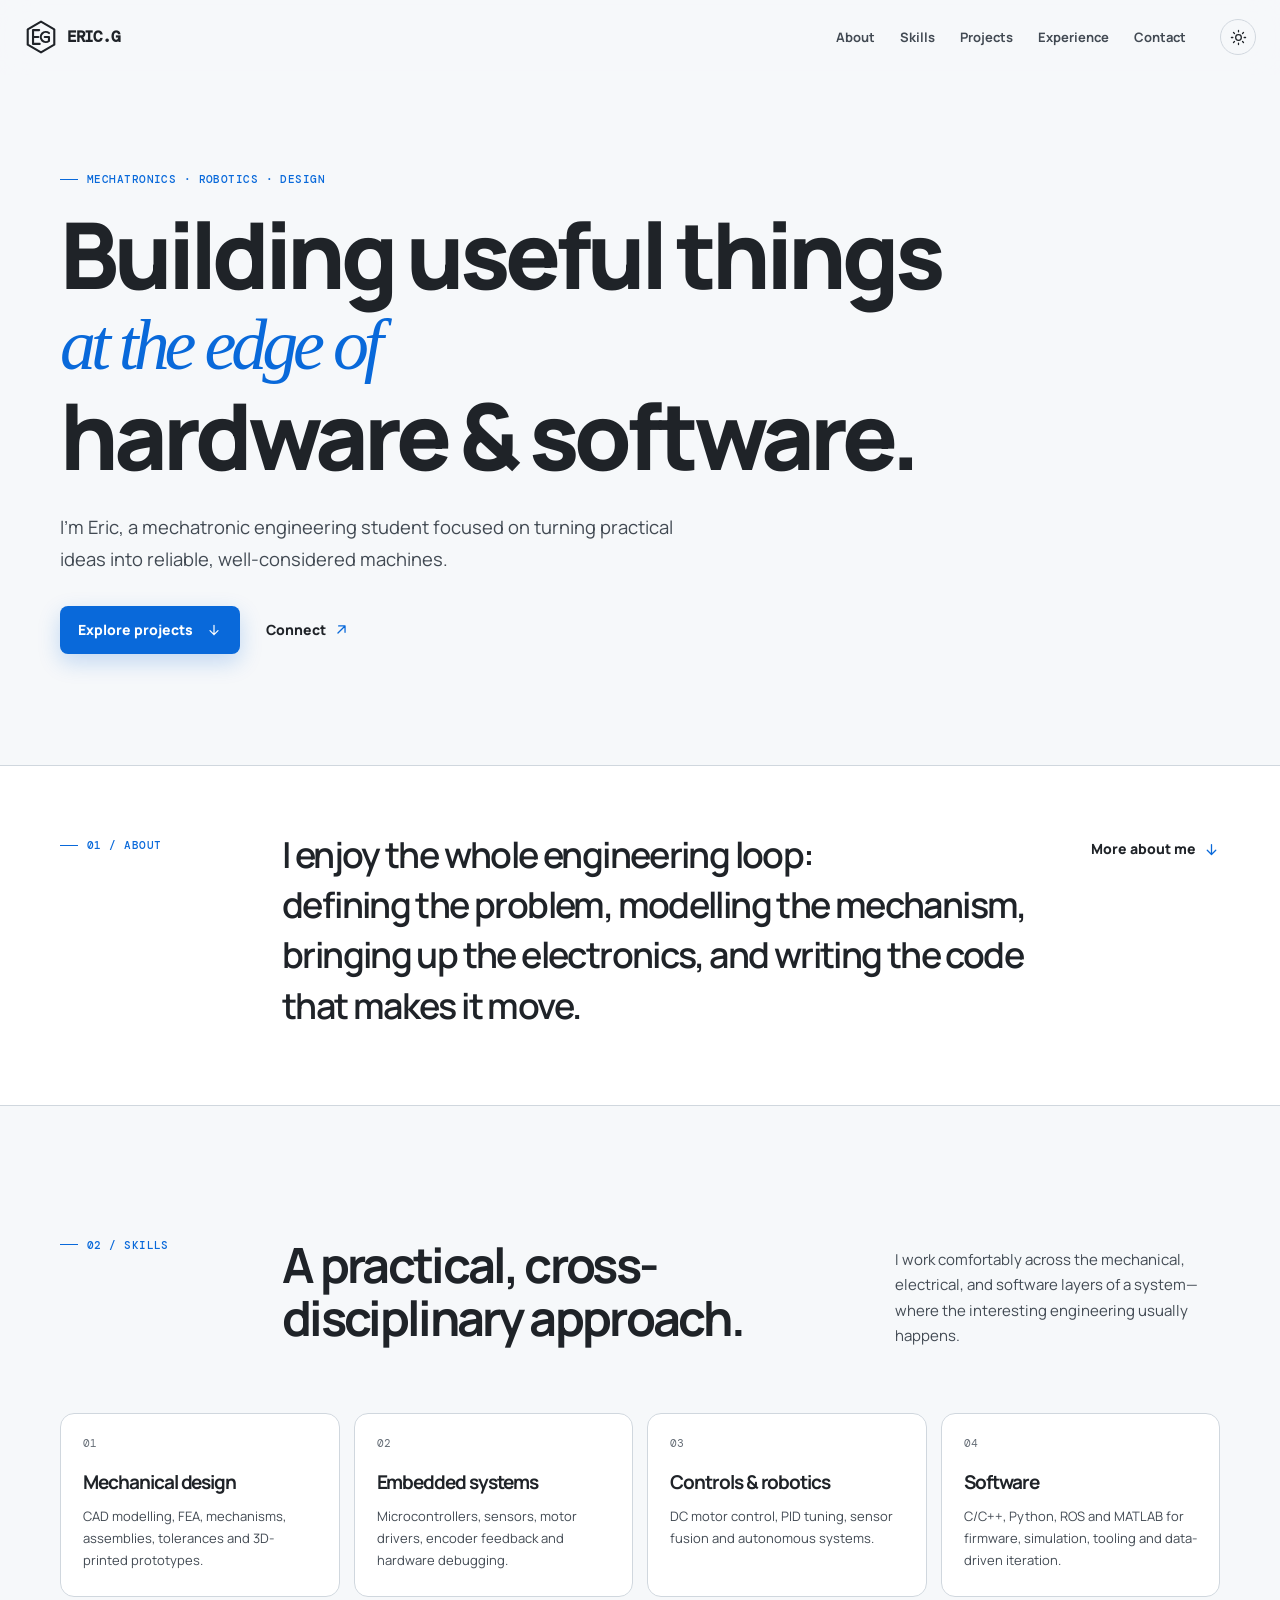
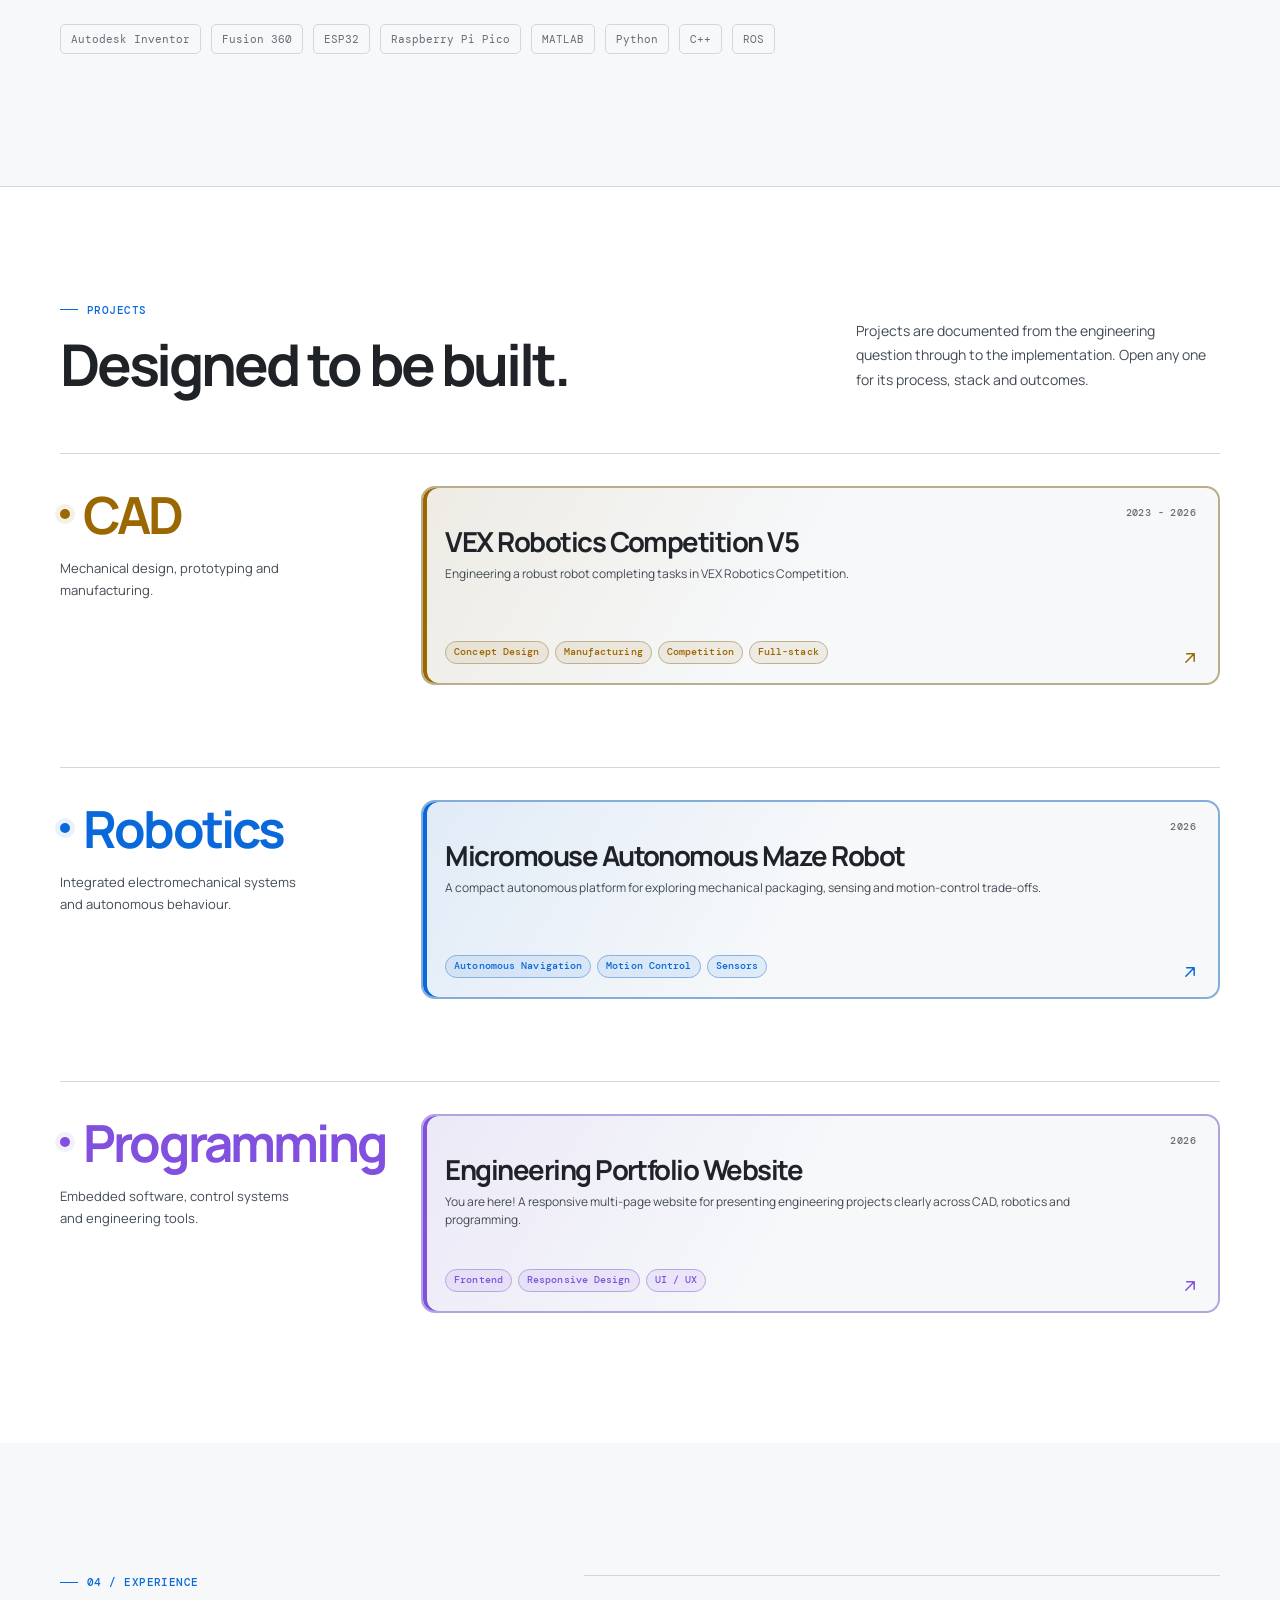
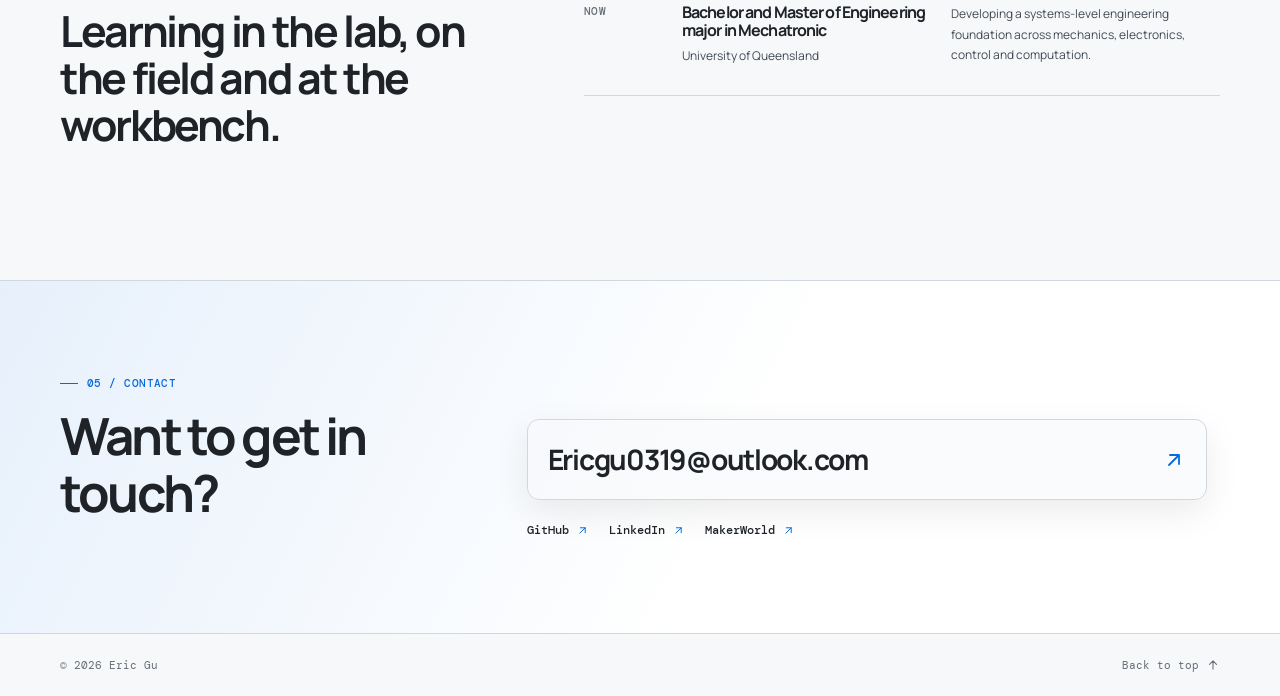
==== commit dd5cf2c4: "update project vex, adjust theme" ====
--- a/index.html
+++ b/index.html
@@ -2,33 +2,45 @@
 <html lang="en">
 
 <head>
-  <meta charset="UTF-8">
-  <meta name="viewport" content="width=device-width, initial-scale=1.0">
-  <meta name="description" content="Eric Gu — Mechatronic Engineering student and robotics engineer portfolio.">
+  <meta charset="UTF-8" />
+  <meta name="viewport" content="width=device-width, initial-scale=1.0" />
+  <meta name="description" content="Eric Gu — Mechatronic Engineering student and robotics engineer portfolio." />
   <title>Eric Gu | Mechatronics & Robotics</title>
   <script>
     document.documentElement.classList.add('js');
-    (() => { const saved = localStorage.getItem('portfolio-theme'); document.documentElement.dataset.theme = saved || (matchMedia('(prefers-color-scheme: dark)').matches ? 'dark' : 'light'); })();
+    (() => {
+      const saved = localStorage.getItem('portfolio-theme');
+      document.documentElement.dataset.theme =
+        saved || (matchMedia('(prefers-color-scheme: dark)').matches ? 'dark' : 'light');
+    })();
   </script>
-  <link rel="preconnect" href="https://fonts.googleapis.com">
-  <link rel="preconnect" href="https://fonts.gstatic.com" crossorigin>
+  <link rel="preconnect" href="https://fonts.googleapis.com" />
+  <link rel="preconnect" href="https://fonts.gstatic.com" crossorigin />
   <link
     href="https://fonts.googleapis.com/css2?family=DM+Mono:wght@400;500&family=Manrope:wght@400;500;600;700;800&display=swap"
-    rel="stylesheet">
-  <link rel="stylesheet" href="style.css">
+    rel="stylesheet" />
+  <link rel="stylesheet" href="style.css" />
 </head>
 
 <body>
   <a class="skip-link" href="#main-content">Skip to content</a>
   <header class="site-header" id="top">
     <div class="nav-shell">
-      <a class="brand" href="#top" aria-label="Eric Gu home"><img src="media/Logo.svg?v=2" alt="" width="34"
-          height="30"><span>ERIC<span class="brand-mark">.G</span></span></a>
-      <button class="nav-toggle" type="button" aria-expanded="false" aria-controls="site-nav"><span
-          class="sr-only">Toggle navigation</span><span></span><span></span></button>
+      <a class="brand" href="#top" aria-label="Eric Gu home">
+        <img src="media/Logo.svg?v=2" alt="" width="34" height="30" />
+        <span>ERIC.G</span>
+      </a>
+      <button class="nav-toggle" type="button" aria-expanded="false" aria-controls="site-nav">
+        <span class="sr-only">Toggle navigation</span>
+        <span></span>
+        <span></span>
+      </button>
       <nav class="site-nav" id="site-nav" aria-label="Main navigation">
-        <a href="#about">About</a><a href="#skills">Skills</a><a href="#projects">Projects</a><a
-          href="#experience">Experience</a><a href="#contact">Contact</a>
+        <a href="#about">About</a>
+        <a href="#skills">Skills</a>
+        <a href="#projects">Projects</a>
+        <a href="#experience">Experience</a>
+        <a href="#contact">Contact</a>
       </nav>
       <button class="theme-toggle" type="button" aria-label="Switch colour theme" title="Switch colour theme">
         <svg class="sun-icon" viewBox="0 0 24 24" aria-hidden="true">
@@ -44,90 +56,161 @@
   </header>
 
   <main id="main-content">
+    <!-- EDIT: Landing-page introduction -->
     <section class="hero section-shell" aria-labelledby="hero-title">
       <div class="hero-copy reveal">
-        <p class="eyebrow"><span></span> Mechatronics · Robotics · Design</p>
-        <h1 id="hero-title">Building useful things <em>at the edge of</em> hardware & software.</h1>
-        <p class="hero-summary">I'm Eric, a mechatronic engineering student focused on turning practical ideas into
-          reliable, well-considered machines.</p>
-        <div class="hero-actions"><a class="button button-primary" href="#projects">Explore projects <svg
-              class="icon" aria-hidden="true"><use href="media/icons.svg#arrow-down"></use></svg></a><a
-            class="text-link" href="#contact">Connect <svg class="icon" aria-hidden="true"><use
-                href="media/icons.svg#arrow-up-right"></use></svg></a></div>
-      </div>
-    </section>
-
+        <p class="eyebrow">
+          <span></span>
+          Mechatronics · Robotics · Design
+        </p>
+        <h1 id="hero-title">
+          Building useful things
+          <em>at the edge of</em>
+          hardware & software.
+        </h1>
+        <p class="hero-summary">
+          I'm Eric, a mechatronic engineering student focused on turning practical ideas into
+          reliable, well-considered machines.
+        </p>
+        <div class="hero-actions">
+          <a class="button button-primary" href="#projects">
+            Explore projects
+            <svg viewBox="0 0 24 24" class="icon" aria-hidden="true">
+              <path d="M12 5v14M6 13l6 6 6-6"></path>
+            </svg>
+          </a>
+          <a class="text-link" href="#contact">
+            Connect
+            <svg viewBox="0 0 24 24" class="icon" aria-hidden="true">
+              <path d="M7 17 17 7M8 7h9v9"></path>
+            </svg>
+          </a>
+        </div>
+      </div>
+    </section>
+
+    <!-- EDIT: About summary -->
     <section class="intro-band">
       <div class="section-shell intro-grid">
-        <p class="eyebrow section-label"><span></span> 01 / ABOUT</p>
-        <p class="intro-statement" id="about">I enjoy the whole engineering loop: defining the problem, modelling the
-          mechanism, bringing up the electronics, and writing the code that makes it move.</p><a
-          class="text-link intro-link" href="#contact">More about me <svg class="icon" aria-hidden="true"><use
-              href="media/icons.svg#arrow-down"></use></svg></a>
-      </div>
-    </section>
-
+        <p class="eyebrow section-label">
+          <span></span>
+          01 / ABOUT
+        </p>
+        <p class="intro-statement" id="about">
+          I enjoy the whole engineering loop:
+          <br />
+          defining the problem, modelling the mechanism, bringing up the electronics, and writing
+          the code that makes it move.
+        </p>
+        <a class="text-link intro-link" href="#contact">
+          More about me
+          <svg viewBox="0 0 24 24" class="icon" aria-hidden="true">
+            <path d="M12 5v14M6 13l6 6 6-6"></path>
+          </svg>
+        </a>
+      </div>
+    </section>
+
+    <!-- EDIT: Skills and technical toolkit -->
     <section class="skills-section section-shell" id="skills" aria-labelledby="skills-heading">
       <div class="section-heading reveal">
-        <p class="eyebrow section-label"><span></span> 02 / SKILLS</p>
+        <p class="eyebrow section-label">
+          <span></span>
+          02 / SKILLS
+        </p>
         <h2 id="skills-heading">A practical, cross-disciplinary approach.</h2>
-        <p>I work comfortably across the mechanical, electrical, and software layers of a system—where the interesting
-          engineering usually happens.</p>
+        <p>
+          I work comfortably across the mechanical, electrical, and software layers of a
+          system—where the interesting engineering usually happens.
+        </p>
       </div>
       <div class="capability-grid">
-        <article class="capability-card reveal"><span class="capability-index">01</span>
+        <article class="capability-card reveal">
+          <span class="capability-index">01</span>
           <h3>Mechanical design</h3>
           <p>CAD modelling, FEA, mechanisms, assemblies, tolerances and 3D-printed prototypes.</p>
         </article>
-        <article class="capability-card reveal"><span class="capability-index">02</span>
+        <article class="capability-card reveal">
+          <span class="capability-index">02</span>
           <h3>Embedded systems</h3>
-          <p>Microcontrollers, sensors, motor drivers, encoder feedback and hardware debugging.</p>
-        </article>
-        <article class="capability-card reveal"><span class="capability-index">03</span>
+          <p>
+            Microcontrollers, sensors, motor drivers, encoder feedback and hardware debugging.
+          </p>
+        </article>
+        <article class="capability-card reveal">
+          <span class="capability-index">03</span>
           <h3>Controls & robotics</h3>
           <p>DC motor control, PID tuning, sensor fusion and autonomous systems.</p>
         </article>
-        <article class="capability-card reveal"><span class="capability-index">04</span>
+        <article class="capability-card reveal">
+          <span class="capability-index">04</span>
           <h3>Software</h3>
-          <p>C/C++, Python, ROS and MATLAB for firmware, simulation, tooling and data-driven iteration.</p>
-        </article>
-      </div>
-      <div class="tool-row reveal" aria-label="Tools and platforms"><span>Autodesk Inventor</span><span>Fusion
-          360</span><span>ESP32</span><span>Raspberry Pi
-          Pico</span><span>MATLAB</span><span>Python</span><span>C++</span><span>ROS</span></div>
-    </section>
-
+          <p>
+            C/C++, Python, ROS and MATLAB for firmware, simulation, tooling and data-driven
+            iteration.
+          </p>
+        </article>
+      </div>
+      <div class="tool-row reveal" aria-label="Tools and platforms">
+        <span>Autodesk Inventor</span>
+        <span>Fusion 360</span>
+        <span>ESP32</span>
+        <span>Raspberry Pi Pico</span>
+        <span>MATLAB</span>
+        <span>Python</span>
+        <span>C++</span>
+        <span>ROS</span>
+      </div>
+    </section>
+
+    <!-- EDIT: Project groups and project cards -->
     <section class="projects-section" id="projects" aria-labelledby="projects-heading">
       <div class="section-shell">
         <div class="projects-header reveal">
           <div>
-            <p class="eyebrow section-label"><span></span> PROJECTS</p>
+            <p class="eyebrow section-label">
+              <span></span>
+              PROJECTS
+            </p>
             <h2 id="projects-heading">Designed to be built.</h2>
           </div>
-          <p>Projects are documented from the engineering question through to the implementation. Open any one for its
-            process, stack and outcomes.</p>
+          <p>
+            Projects are documented from the engineering question through to the implementation.
+            Open any one for its process, stack and outcomes.
+          </p>
         </div>
         <div class="project-groups">
-          <!-- Duplicate a project-card inside the relevant project-list to add another project. -->
+          <!-- Add each project by duplicating one complete project-card in the relevant list. -->
           <section class="project-group reveal" data-project-type="cad" aria-labelledby="cad-projects-heading">
             <div class="project-group-heading">
               <h3 id="cad-projects-heading">CAD</h3>
               <p>Mechanical design, prototyping and manufacturing.</p>
             </div>
             <div class="project-list">
-              <article class="project-card project-vex reveal"><a class="project-card-link"
-                  href="projects/vex-robotics.html" aria-label="Read the VEX robotics project case study">
+              <article class="project-card project-vex reveal">
+                <a class="project-card-link" href="projects/vex-robotics.html"
+                  aria-label="Read the VEX robotics project case study">
                   <div class="project-content">
-                    <div class="project-meta"><span>2025</span></div>
-                    <h3>VEX Robotics<br>Competition System</h3>
-                    <p>Engineering a robust competition robot under real constraints of time, weight, reliability and
-                      teamwork.</p>
+                    <div class="project-meta"><span>2023 - 2026</span></div>
+                    <h3>VEX Robotics Competition V5</h3>
+                    <p>
+                      Engineering a robust robot completing tasks in VEX Robotics Competition.
+                    </p>
                     <!-- These tags are plain editable strings. Add, remove or rename them freely. -->
-                    <div class="project-tags"><span>Concept Design</span><span>Manufacturing</span><span>Competition</span></div>
-                    <span class="project-arrow" aria-hidden="true"><svg class="icon"><use
-                          href="media/icons.svg#arrow-up-right"></use></svg></span>
+                    <div class="project-tags">
+                      <span>Concept Design</span>
+                      <span>Manufacturing</span>
+                      <span>Competition</span>
+                      <span>Full-stack</span>
+                    </div>
+                    <span class="project-arrow" aria-hidden="true">
+                      <svg viewBox="0 0 24 24" class="icon">
+                        <path d="M7 17 17 7M8 7h9v9"></path>
+                      </svg>
+                    </span>
                   </div>
-                </a></article>
+                </a>
+              </article>
             </div>
           </section>
 
@@ -138,18 +221,29 @@
               <p>Integrated electromechanical systems and autonomous behaviour.</p>
             </div>
             <div class="project-list">
-              <article class="project-card project-micromouse reveal"><a class="project-card-link"
-                  href="projects/micromouse.html" aria-label="Read the Micromouse project case study">
+              <article class="project-card project-micromouse reveal">
+                <a class="project-card-link" href="projects/micromouse.html"
+                  aria-label="Read the Micromouse project case study">
                   <div class="project-content">
                     <div class="project-meta"><span>2026</span></div>
-                    <h3>Micromouse<br>Autonomous Maze Robot</h3>
-                    <p>A compact autonomous platform for exploring mechanical packaging, sensing and motion-control
-                      trade-offs.</p>
-                    <div class="project-tags"><span>Autonomous Navigation</span><span>Motion Control</span><span>Sensors</span></div>
-                    <span class="project-arrow" aria-hidden="true"><svg class="icon"><use
-                          href="media/icons.svg#arrow-up-right"></use></svg></span>
+                    <h3>Micromouse Autonomous Maze Robot</h3>
+                    <p>
+                      A compact autonomous platform for exploring mechanical packaging, sensing
+                      and motion-control trade-offs.
+                    </p>
+                    <div class="project-tags">
+                      <span>Autonomous Navigation</span>
+                      <span>Motion Control</span>
+                      <span>Sensors</span>
+                    </div>
+                    <span class="project-arrow" aria-hidden="true">
+                      <svg viewBox="0 0 24 24" class="icon">
+                        <path d="M7 17 17 7M8 7h9v9"></path>
+                      </svg>
+                    </span>
                   </div>
-                </a></article>
+                </a>
+              </article>
             </div>
           </section>
 
@@ -160,73 +254,117 @@
               <p>Embedded software, control systems and engineering tools.</p>
             </div>
             <div class="project-list">
-              <article class="project-card project-controller reveal"><a class="project-card-link"
-                  href="projects/motion-controller.html" aria-label="Read the embedded motion controller case study">
+              <article class="project-card project-portfolio reveal">
+                <a class="project-card-link" href="projects/portfolio-website.html"
+                  aria-label="Read the engineering portfolio website case study">
                   <div class="project-content">
-                    <div class="project-meta"><span>2025</span></div>
-                    <h3>Embedded Motion<br>Control Platform</h3>
-                    <p>A reusable foundation for closed-loop motor control, sensing and rapid embedded prototyping.</p>
-                    <div class="project-tags"><span>Embedded C++</span><span>PID Control</span><span>Telemetry</span></div>
-                    <span class="project-arrow" aria-hidden="true"><svg class="icon"><use
-                          href="media/icons.svg#arrow-up-right"></use></svg></span>
+                    <div class="project-meta"><span>2026</span></div>
+                    <h3>Engineering Portfolio Website</h3>
+                    <p>
+                      You are here! A responsive multi-page website for presenting engineering
+                      projects clearly across CAD, robotics and programming.
+                    </p>
+                    <div class="project-tags">
+                      <span>Frontend</span>
+                      <span>Responsive Design</span>
+                      <span>UI / UX</span>
+                    </div>
+                    <span class="project-arrow" aria-hidden="true">
+                      <svg viewBox="0 0 24 24" class="icon">
+                        <path d="M7 17 17 7M8 7h9v9"></path>
+                      </svg>
+                    </span>
                   </div>
-                </a></article>
+                </a>
+              </article>
             </div>
           </section>
         </div>
       </div>
     </section>
 
+    <!-- EDIT: Education and experience timeline -->
     <section class="experience-section section-shell" id="experience" aria-labelledby="experience-heading">
       <div class="experience-title reveal">
-        <p class="eyebrow section-label"><span></span> 04 / EXPERIENCE</p>
+        <p class="eyebrow section-label">
+          <span></span>
+          04 / EXPERIENCE
+        </p>
         <h2 id="experience-heading">Learning in the lab, on the field and at the workbench.</h2>
       </div>
       <div class="timeline reveal">
         <article class="timeline-item">
           <p class="timeline-date">NOW</p>
           <div>
-            <h3>Mechatronic Engineering</h3>
+            <h3>Bachelor and Master of Engineering major in Mechatronic</h3>
             <p>University of Queensland</p>
           </div>
-          <p class="timeline-description">Developing a systems-level engineering foundation across mechanics,
-            electronics, control and computation.</p>
-        </article>
-        <article class="timeline-item">
-          <p class="timeline-date">ONGOING</p>
-          <div>
-            <h3>Robotics projects & competitions</h3>
-            <p>Independent + team builds</p>
-          </div>
-          <p class="timeline-description">Applying theory through iterative prototypes, autonomous robots and
-            performance-driven design challenges.</p>
-        </article>
-      </div>
-    </section>
-
+          <p class="timeline-description">
+            Developing a systems-level engineering foundation across mechanics, electronics,
+            control and computation.
+          </p>
+        </article>
+      </div>
+    </section>
+
+    <!-- EDIT: Contact details and profile links -->
     <section class="contact-section" id="contact" aria-labelledby="contact-heading">
       <div class="section-shell contact-grid reveal">
         <div>
-          <p class="eyebrow section-label"><span></span> 05 / CONTACT</p>
-          <h2 id="contact-heading">Have an idea worth building?</h2>
-        </div>
-        <div class="contact-details"><!-- Replace these links with your public contact details before publishing. --><a
-            class="contact-email" href="mailto:ericgu0319@outlook.com">ericgu0319@outlook.com <svg class="icon"
-              aria-hidden="true"><use href="media/icons.svg#arrow-up-right"></use></svg></a>
-          <p>I'm always keen to connect over robotics, product ideas and collaborative engineering work.</p>
-          <div class="social-links"><a href="https://github.com/moooeg" target="_blank" rel="noreferrer">GitHub <svg
-                class="icon" aria-hidden="true"><use href="media/icons.svg#arrow-up-right"></use></svg></a><a
-              href="https://www.linkedin.com/" target="_blank" rel="noreferrer">LinkedIn <svg class="icon"
-                aria-hidden="true"><use href="media/icons.svg#arrow-up-right"></use></svg></a></div>
+          <p class="eyebrow section-label">
+            <span></span>
+            05 / CONTACT
+          </p>
+          <h2 id="contact-heading">Want to get in touch?</h2>
+        </div>
+        <div class="contact-details">
+          <!-- Replace these links with your public contact details before publishing. -->
+          <a class="contact-email" href="mailto:ericgu0319@outlook.com">
+            Ericgu0319@outlook.com
+            <svg viewBox="0 0 24 24" class="icon" aria-hidden="true">
+              <path d="M7 17 17 7M8 7h9v9"></path>
+            </svg>
+          </a>
+          <div class="social-links">
+            <a href="https://github.com/moooeg" target="_blank" rel="noreferrer">
+              GitHub
+              <svg viewBox="0 0 24 24" class="icon" aria-hidden="true">
+                <path d="M7 17 17 7M8 7h9v9"></path>
+              </svg>
+            </a>
+            <a href="https://www.linkedin.com/in/zhexun-gu-564752370/" target="_blank" rel="noreferrer">
+              LinkedIn
+              <svg viewBox="0 0 24 24" class="icon" aria-hidden="true">
+                <path d="M7 17 17 7M8 7h9v9"></path>
+              </svg>
+            </a>
+            <a href="https://makerworld.com/en/@Moooeg" target="_blank" rel="noreferrer">
+              MakerWorld
+              <svg viewBox="0 0 24 24" class="icon" aria-hidden="true">
+                <path d="M7 17 17 7M8 7h9v9"></path>
+              </svg>
+            </a>
+          </div>
         </div>
       </div>
     </section>
   </main>
   <footer class="site-footer">
-    <div class="section-shell"><span>© <span id="year"></span> Eric Gu</span><a href="#top">Back to top <svg
-          class="icon" aria-hidden="true"><use href="media/icons.svg#arrow-up"></use></svg></a></div>
+    <div class="section-shell">
+      <span>
+        ©
+        <span id="year"></span>
+        Eric Gu
+      </span>
+      <a href="#top">
+        Back to top
+        <svg viewBox="0 0 24 24" class="icon" aria-hidden="true">
+          <path d="M12 19V5M6 11l6-6 6 6"></path>
+        </svg>
+      </a>
+    </div>
   </footer>
   <script src="script.js"></script>
 </body>
 
-</html>
+</html>
--- a/style.css
+++ b/style.css
@@ -1,110 +1,2573 @@
 /* GitHub-inspired neutral surfaces with a calm blue engineering accent. */
-:root { --bg:#0d1117; --surface:#161b22; --surface-raised:#1c2128; --surface-soft:#21262d; --text:#f0f6fc; --text-soft:#c9d1d9; --muted:#8b949e; --line:#30363d; --line-strong:#484f58; --accent:#58a6ff; --accent-strong:#79c0ff; --accent-ink:#071526; --accent-soft:rgba(88,166,255,.14); --violet:#a5a1ff; --cad-accent:#e3b341; --cad-soft:rgba(227,179,65,.12); --robotics-accent:#58a6ff; --robotics-soft:rgba(88,166,255,.13); --programming-accent:#a371f7; --programming-soft:rgba(163,113,247,.13); --shadow:0 24px 60px rgba(1,4,9,.28); --grid:rgba(139,148,158,.1); --logo-filter:invert(100%); color-scheme:dark; }
-:root[data-theme="light"] { --bg:#f6f8fa; --surface:#fff; --surface-raised:#fff; --surface-soft:#f6f8fa; --text:#1f2328; --text-soft:#424a53; --muted:#656d76; --line:#d0d7de; --line-strong:#afb8c1; --accent:#0969da; --accent-strong:#0550ae; --accent-ink:#fff; --accent-soft:rgba(9,105,218,.1); --violet:#6e70d8; --cad-accent:#9a6700; --cad-soft:rgba(154,103,0,.09); --robotics-accent:#0969da; --robotics-soft:rgba(9,105,218,.09); --programming-accent:#8250df; --programming-soft:rgba(130,80,223,.09); --shadow:0 24px 60px rgba(140,149,159,.18); --grid:rgba(84,96,108,.1); --logo-filter:none; color-scheme:light; }
-*{box-sizing:border-box} html{scroll-behavior:smooth;scroll-padding-top:88px} body{min-width:320px;margin:0;background:var(--bg);color:var(--text);font-family:Manrope,Arial,sans-serif;line-height:1.6;-webkit-font-smoothing:antialiased} a{color:inherit} button{font:inherit} ::selection{background:var(--accent);color:var(--accent-ink)}
-.sr-only{position:absolute;width:1px;height:1px;padding:0;overflow:hidden;clip:rect(0,0,0,0);white-space:nowrap;border:0}.skip-link{position:fixed;z-index:100;top:12px;left:12px;transform:translateY(-160%);padding:10px 16px;border-radius:8px;background:var(--accent);color:var(--accent-ink);font-weight:800;text-decoration:none;transition:transform .2s}.skip-link:focus{transform:translateY(0)}.section-shell{width:min(1160px,calc(100% - 48px));margin:0 auto}
+:root {
+  --bg: #0d1117;
+  --surface: #161b22;
+  --surface-raised: #1c2128;
+  --surface-soft: #21262d;
+  --text: #f0f6fc;
+  --text-soft: #c9d1d9;
+  --muted: #8b949e;
+  --line: #30363d;
+  --line-strong: #484f58;
+  --accent: #58a6ff;
+  --accent-strong: #79c0ff;
+  --accent-ink: #071526;
+  --accent-soft: rgba(88, 166, 255, 0.14);
+  --violet: #a5a1ff;
+  --cad-accent: #e3b341;
+  --cad-soft: rgba(227, 179, 65, 0.12);
+  --robotics-accent: #58a6ff;
+  --robotics-soft: rgba(88, 166, 255, 0.13);
+  --programming-accent: #a371f7;
+  --programming-soft: rgba(163, 113, 247, 0.13);
+  --shadow: 0 24px 60px rgba(1, 4, 9, 0.28);
+  --grid: rgba(139, 148, 158, 0.1);
+  --logo-filter: invert(100%);
+  color-scheme: dark;
+}
+:root[data-theme='light'] {
+  --bg: #f6f8fa;
+  --surface: #fff;
+  --surface-raised: #fff;
+  --surface-soft: #f6f8fa;
+  --text: #1f2328;
+  --text-soft: #424a53;
+  --muted: #656d76;
+  --line: #d0d7de;
+  --line-strong: #afb8c1;
+  --accent: #0969da;
+  --accent-strong: #0550ae;
+  --accent-ink: #fff;
+  --accent-soft: rgba(9, 105, 218, 0.1);
+  --violet: #6e70d8;
+  --cad-accent: #9a6700;
+  --cad-soft: rgba(154, 103, 0, 0.09);
+  --robotics-accent: #0969da;
+  --robotics-soft: rgba(9, 105, 218, 0.09);
+  --programming-accent: #8250df;
+  --programming-soft: rgba(130, 80, 223, 0.09);
+  --shadow: 0 24px 60px rgba(140, 149, 159, 0.18);
+  --grid: rgba(84, 96, 108, 0.1);
+  --logo-filter: none;
+  color-scheme: light;
+}
+* {
+  box-sizing: border-box;
+}
+html {
+  scroll-behavior: smooth;
+  scroll-padding-top: 88px;
+}
+body {
+  min-width: 320px;
+  margin: 0;
+  background: var(--bg);
+  color: var(--text);
+  font-family: Manrope, Arial, sans-serif;
+  line-height: 1.6;
+  -webkit-font-smoothing: antialiased;
+}
+a {
+  color: inherit;
+}
+button {
+  font: inherit;
+}
+::selection {
+  background: var(--accent);
+  color: var(--accent-ink);
+}
+.sr-only {
+  position: absolute;
+  width: 1px;
+  height: 1px;
+  padding: 0;
+  overflow: hidden;
+  clip: rect(0, 0, 0, 0);
+  white-space: nowrap;
+  border: 0;
+}
+.skip-link {
+  position: fixed;
+  z-index: 100;
+  top: 12px;
+  left: 12px;
+  transform: translateY(-160%);
+  padding: 10px 16px;
+  border-radius: 8px;
+  background: var(--accent);
+  color: var(--accent-ink);
+  font-weight: 800;
+  text-decoration: none;
+  transition: transform 0.2s;
+}
+.skip-link:focus {
+  transform: translateY(0);
+}
+.section-shell {
+  width: min(1160px, calc(100% - 48px));
+  margin: 0 auto;
+}
 
 /* Navigation */
-.site-header{position:sticky;z-index:20;top:0;border-bottom:1px solid transparent;background:color-mix(in srgb,var(--bg) 88%,transparent);backdrop-filter:blur(16px);transition:border-color .25s,background .25s}.site-header.is-scrolled{border-color:var(--line);background:color-mix(in srgb,var(--bg) 96%,transparent)}.nav-shell{display:flex;width:min(1240px,calc(100% - 48px));height:74px;align-items:center;gap:28px;margin:0 auto}.brand{display:inline-flex;flex-shrink:0;align-items:center;gap:9px;color:var(--text);font:800 16px/1 "DM Mono",monospace;letter-spacing:-.08em;text-decoration:none}.brand img{width:34px;height:34px;object-fit:contain;filter:var(--logo-filter);transition:transform .45s cubic-bezier(.2,.8,.2,1),filter .25s}.brand:hover img{transform:rotate(-8deg) scale(1.08)}.brand-mark{color:inherit}.site-nav{display:flex;align-items:center;gap:25px;margin-left:auto}.site-nav a{position:relative;color:var(--text-soft);font-size:13px;font-weight:700;text-decoration:none}.site-nav a:after{position:absolute;right:0;bottom:-7px;left:0;height:2px;content:"";transform:scaleX(0);transform-origin:right;background:var(--accent);transition:transform .2s}.site-nav a:hover,.site-nav a:focus-visible{color:var(--text)}.site-nav a:hover:after,.site-nav a:focus-visible:after{transform:scaleX(1);transform-origin:left}.theme-toggle,.nav-toggle{border:0;background:none;color:var(--text);cursor:pointer}.theme-toggle{display:grid;width:36px;height:36px;place-items:center;margin-left:6px;padding:0;border:1px solid var(--line);border-radius:50%;transition:border-color .2s,background .2s,transform .2s}.theme-toggle:hover{border-color:var(--accent);background:var(--accent-soft);transform:rotate(12deg)}.theme-toggle svg{width:17px;fill:none;stroke:currentColor;stroke-linecap:round;stroke-linejoin:round;stroke-width:1.8}:root[data-theme="dark"] .sun-icon,:root[data-theme="light"] .moon-icon{display:none}.nav-toggle{display:none}
+.site-header {
+  position: sticky;
+  z-index: 20;
+  top: 0;
+  border-bottom: 1px solid transparent;
+  background: color-mix(in srgb, var(--bg) 88%, transparent);
+  backdrop-filter: blur(16px);
+  transition:
+    border-color 0.25s,
+    background 0.25s;
+}
+.site-header.is-scrolled {
+  border-color: var(--line);
+  background: color-mix(in srgb, var(--bg) 96%, transparent);
+}
+.nav-shell {
+  display: flex;
+  width: min(1240px, calc(100% - 48px));
+  height: 74px;
+  align-items: center;
+  gap: 28px;
+  margin: 0 auto;
+}
+.brand {
+  display: inline-flex;
+  flex-shrink: 0;
+  align-items: center;
+  gap: 9px;
+  color: var(--text);
+  font:
+    800 16px/1 'DM Mono',
+    monospace;
+  letter-spacing: -0.08em;
+  text-decoration: none;
+}
+.brand img {
+  width: 34px;
+  height: 34px;
+  object-fit: contain;
+  filter: var(--logo-filter);
+  transition:
+    transform 0.45s cubic-bezier(0.2, 0.8, 0.2, 1),
+    filter 0.25s;
+}
+.brand:hover img {
+  transform: rotate(-8deg) scale(1.08);
+}
+.brand-mark {
+  color: inherit;
+}
+.site-nav {
+  display: flex;
+  align-items: center;
+  gap: 25px;
+  margin-left: auto;
+}
+.site-nav a {
+  position: relative;
+  color: var(--text-soft);
+  font-size: 13px;
+  font-weight: 700;
+  text-decoration: none;
+}
+.site-nav a:after {
+  position: absolute;
+  right: 0;
+  bottom: -7px;
+  left: 0;
+  height: 2px;
+  content: '';
+  transform: scaleX(0);
+  transform-origin: right;
+  background: var(--accent);
+  transition: transform 0.2s;
+}
+.site-nav a:hover,
+.site-nav a:focus-visible {
+  color: var(--text);
+}
+.site-nav a:hover:after,
+.site-nav a:focus-visible:after {
+  transform: scaleX(1);
+  transform-origin: left;
+}
+.theme-toggle,
+.nav-toggle {
+  border: 0;
+  background: none;
+  color: var(--text);
+  cursor: pointer;
+}
+.theme-toggle {
+  display: grid;
+  width: 36px;
+  height: 36px;
+  place-items: center;
+  margin-left: 6px;
+  padding: 0;
+  border: 1px solid var(--line);
+  border-radius: 50%;
+  transition:
+    border-color 0.2s,
+    background 0.2s,
+    transform 0.2s;
+}
+.theme-toggle:hover {
+  border-color: var(--accent);
+  background: var(--accent-soft);
+  transform: rotate(12deg);
+}
+.theme-toggle svg {
+  width: 17px;
+  fill: none;
+  stroke: currentColor;
+  stroke-linecap: round;
+  stroke-linejoin: round;
+  stroke-width: 1.8;
+}
+:root[data-theme='dark'] .sun-icon,
+:root[data-theme='light'] .moon-icon {
+  display: none;
+}
+.nav-toggle {
+  display: none;
+}
 
 /* Common typographic patterns */
-.eyebrow,.section-number,.card-kicker,.project-meta,.timeline-date{margin:0;color:var(--muted);font:500 11px/1.3 "DM Mono",monospace;letter-spacing:.04em}.eyebrow{display:flex;align-items:center;gap:9px;color:var(--accent);text-transform:uppercase}.eyebrow>span{width:18px;height:1px;background:currentColor}h1,h2,h3,p{margin-top:0}h1,h2,h3{letter-spacing:-.055em;line-height:1.1}h2{margin-bottom:0;font-size:clamp(2.25rem,4.5vw,4rem)}.icon{display:block;width:1em;height:1em;flex:0 0 auto;overflow:visible;fill:none;stroke:currentColor;stroke-width:1.8;stroke-linecap:round;stroke-linejoin:round}.button{display:inline-flex;min-height:48px;align-items:center;justify-content:center;gap:13px;padding:13px 18px;border-radius:8px;font-size:14px;font-weight:800;text-decoration:none;transition:transform .2s,box-shadow .2s,background .2s}.button .icon{width:16px;height:16px;transition:transform .2s}.button-primary{background:var(--accent);color:var(--accent-ink);box-shadow:0 8px 22px color-mix(in srgb,var(--accent) 22%,transparent)}.button-primary:hover{background:var(--accent-strong);transform:translateY(-2px);box-shadow:0 12px 28px color-mix(in srgb,var(--accent) 32%,transparent)}.button:hover .icon{transform:translateY(3px)}.text-link{display:inline-flex;align-items:center;gap:7px;font-size:14px;font-weight:800;text-decoration:none}.text-link .icon{width:17px;height:17px;color:var(--accent);transition:transform .2s}.text-link:hover .icon{transform:translate(3px,-3px)}.intro-link:hover .icon{transform:translateY(3px)}
+.eyebrow,
+.section-number,
+.card-kicker,
+.project-meta,
+.timeline-date {
+  margin: 0;
+  color: var(--muted);
+  font:
+    500 11px/1.3 'DM Mono',
+    monospace;
+  letter-spacing: 0.04em;
+}
+.eyebrow {
+  display: flex;
+  align-items: center;
+  gap: 9px;
+  color: var(--accent);
+  text-transform: uppercase;
+}
+.eyebrow > span {
+  width: 18px;
+  height: 1px;
+  background: currentColor;
+}
+h1,
+h2,
+h3,
+p {
+  margin-top: 0;
+}
+h1,
+h2,
+h3 {
+  letter-spacing: -0.055em;
+  line-height: 1.1;
+}
+h2 {
+  margin-bottom: 0;
+  font-size: clamp(2.25rem, 4.5vw, 4rem);
+}
+.icon {
+  display: block;
+  width: 1em;
+  height: 1em;
+  flex: 0 0 auto;
+  overflow: visible;
+  fill: none;
+  stroke: currentColor;
+  stroke-width: 1.8;
+  stroke-linecap: round;
+  stroke-linejoin: round;
+}
+.button {
+  display: inline-flex;
+  min-height: 48px;
+  align-items: center;
+  justify-content: center;
+  gap: 13px;
+  padding: 13px 18px;
+  border-radius: 8px;
+  font-size: 14px;
+  font-weight: 800;
+  text-decoration: none;
+  transition:
+    transform 0.2s,
+    box-shadow 0.2s,
+    background 0.2s;
+}
+.button .icon {
+  width: 16px;
+  height: 16px;
+  transition: transform 0.2s;
+}
+.button-primary {
+  background: var(--accent);
+  color: var(--accent-ink);
+  box-shadow: 0 8px 22px color-mix(in srgb, var(--accent) 22%, transparent);
+}
+.button-primary:hover {
+  background: var(--accent-strong);
+  transform: translateY(-2px);
+  box-shadow: 0 12px 28px color-mix(in srgb, var(--accent) 32%, transparent);
+}
+.button:hover .icon {
+  transform: translateY(3px);
+}
+.text-link {
+  display: inline-flex;
+  align-items: center;
+  gap: 7px;
+  font-size: 14px;
+  font-weight: 800;
+  text-decoration: none;
+}
+.text-link .icon {
+  width: 17px;
+  height: 17px;
+  color: var(--accent);
+  transition: transform 0.2s;
+}
+.text-link:hover .icon {
+  transform: translate(3px, -3px);
+}
+.intro-link:hover .icon {
+  transform: translateY(3px);
+}
 
 /* Hero */
-.hero{display:grid;grid-template-columns:minmax(0,1.06fr) minmax(380px,.94fr);min-height:min(710px,calc(100vh - 74px));align-items:center;gap:clamp(36px,7vw,100px);padding:76px 0 82px}.hero-copy{position:relative;z-index:1}.hero-copy h1{max-width:740px;margin:18px 0 25px;font-size:clamp(3rem,6vw,5.65rem);font-weight:800}.hero-copy h1 em{display:block;color:var(--accent);font-family:Georgia,serif;font-size:.78em;font-weight:400;letter-spacing:-.07em}.hero-summary{max-width:570px;margin-bottom:30px;color:var(--text-soft);font-size:clamp(1rem,1.45vw,1.15rem);line-height:1.75}.hero-actions{display:flex;align-items:center;gap:26px;flex-wrap:wrap}.hero-visual{position:relative;min-height:480px;overflow:hidden;border:1px solid var(--line);border-radius:20px;background-color:var(--surface);background-image:linear-gradient(var(--grid) 1px,transparent 1px),linear-gradient(90deg,var(--grid) 1px,transparent 1px);background-size:32px 32px;box-shadow:var(--shadow)}.hero-visual:before{position:absolute;inset:8%;content:"";border:1px solid color-mix(in srgb,var(--line) 65%,transparent);border-radius:50%}.hero-visual:after{position:absolute;inset:19%;content:"";border:1px dashed color-mix(in srgb,var(--line-strong) 76%,transparent);border-radius:50%}.orb{position:absolute;border-radius:50%;filter:blur(1px);opacity:.72}.orb-one{top:7%;right:11%;width:106px;height:106px;background:color-mix(in srgb,var(--violet) 58%,transparent)}.orb-two{bottom:11%;left:11%;width:66px;height:66px;background:color-mix(in srgb,var(--accent) 68%,transparent)}.signal{position:absolute;height:1px;transform-origin:left;background:linear-gradient(90deg,transparent,var(--accent),transparent);opacity:.7}.signal-one{top:28%;left:2%;width:63%;transform:rotate(-24deg)}.signal-two{right:-6%;bottom:25%;width:63%;transform:rotate(154deg)}.hero-module{position:absolute;z-index:1;top:50%;left:50%;width:215px;height:215px;transform:translate(-50%,-50%)}.module-ring{position:absolute;border:1px solid var(--accent);border-radius:50%}.ring-outer{inset:0;border-style:dashed;animation:spin 20s linear infinite}.ring-inner{inset:23px;border-color:var(--line-strong)}.module-core{position:absolute;top:50%;left:50%;display:grid;width:93px;height:93px;place-items:center;transform:translate(-50%,-50%) rotate(-8deg);border:1px solid var(--accent);border-radius:23px;background:var(--surface-raised);color:var(--accent);box-shadow:0 0 0 11px color-mix(in srgb,var(--accent) 8%,transparent),0 17px 30px rgba(0,0,0,.18);font:500 30px/1 "DM Mono",monospace;letter-spacing:-.14em}.module-node{position:absolute;z-index:2;width:9px;height:9px;border:2px solid var(--bg);border-radius:50%;background:var(--accent);box-shadow:0 0 0 2px var(--accent)}.node-a{top:14px;left:29px}.node-b{right:8px;bottom:51px}.node-c{bottom:16px;left:41px}.schematic-card{position:absolute;z-index:2;padding:13px 15px;border:1px solid var(--line-strong);border-radius:8px;background:color-mix(in srgb,var(--surface-raised) 90%,transparent);box-shadow:0 12px 25px rgba(0,0,0,.12);backdrop-filter:blur(4px)}.card-top{top:11%;left:9%;min-width:141px}.card-bottom{right:8%;bottom:11%;width:155px}.schematic-card strong{display:block;margin-top:8px;color:var(--text-soft);font:500 12px "DM Mono",monospace}.status-line{display:flex;gap:3px;margin-top:11px}.status-line i{width:17px;height:4px;border-radius:2px;background:var(--line-strong)}.status-line i:nth-child(-n+4){background:var(--accent)}.mini-graph{display:flex;height:38px;align-items:flex-end;gap:5px;margin-top:7px}.mini-graph span{width:12px;border-radius:2px 2px 0 0;background:var(--accent)}.mini-graph span:nth-child(1){height:20%}.mini-graph span:nth-child(2){height:47%}.mini-graph span:nth-child(3){height:35%}.mini-graph span:nth-child(4){height:75%}.mini-graph span:nth-child(5){height:58%}.mini-graph span:nth-child(6){height:100%}.coordinate{position:absolute;z-index:1;color:var(--muted);font:400 10px "DM Mono",monospace;letter-spacing:.07em}.coordinate-x{top:17px;right:15px}.coordinate-y{bottom:17px;left:18px}
+.hero {
+  display: grid;
+  grid-template-columns: minmax(0, 1.06fr) minmax(380px, 0.94fr);
+  min-height: min(710px, calc(100vh - 74px));
+  align-items: center;
+  gap: clamp(36px, 7vw, 100px);
+  padding: 76px 0 82px;
+}
+.hero-copy {
+  position: relative;
+  z-index: 1;
+}
+.hero-copy h1 {
+  max-width: 740px;
+  margin: 18px 0 25px;
+  font-size: clamp(3rem, 6vw, 5.65rem);
+  font-weight: 800;
+}
+.hero-copy h1 em {
+  display: block;
+  color: var(--accent);
+  font-family: Georgia, serif;
+  font-size: 0.78em;
+  font-weight: 400;
+  letter-spacing: -0.07em;
+}
+.hero-summary {
+  max-width: 570px;
+  margin-bottom: 30px;
+  color: var(--text-soft);
+  font-size: clamp(1rem, 1.45vw, 1.15rem);
+  line-height: 1.75;
+}
+.hero-actions {
+  display: flex;
+  align-items: center;
+  gap: 26px;
+  flex-wrap: wrap;
+}
+.hero-visual {
+  position: relative;
+  min-height: 480px;
+  overflow: hidden;
+  border: 1px solid var(--line);
+  border-radius: 20px;
+  background-color: var(--surface);
+  background-image:
+    linear-gradient(var(--grid) 1px, transparent 1px),
+    linear-gradient(90deg, var(--grid) 1px, transparent 1px);
+  background-size: 32px 32px;
+  box-shadow: var(--shadow);
+}
+.hero-visual:before {
+  position: absolute;
+  inset: 8%;
+  content: '';
+  border: 1px solid color-mix(in srgb, var(--line) 65%, transparent);
+  border-radius: 50%;
+}
+.hero-visual:after {
+  position: absolute;
+  inset: 19%;
+  content: '';
+  border: 1px dashed color-mix(in srgb, var(--line-strong) 76%, transparent);
+  border-radius: 50%;
+}
+.orb {
+  position: absolute;
+  border-radius: 50%;
+  filter: blur(1px);
+  opacity: 0.72;
+}
+.orb-one {
+  top: 7%;
+  right: 11%;
+  width: 106px;
+  height: 106px;
+  background: color-mix(in srgb, var(--violet) 58%, transparent);
+}
+.orb-two {
+  bottom: 11%;
+  left: 11%;
+  width: 66px;
+  height: 66px;
+  background: color-mix(in srgb, var(--accent) 68%, transparent);
+}
+.signal {
+  position: absolute;
+  height: 1px;
+  transform-origin: left;
+  background: linear-gradient(90deg, transparent, var(--accent), transparent);
+  opacity: 0.7;
+}
+.signal-one {
+  top: 28%;
+  left: 2%;
+  width: 63%;
+  transform: rotate(-24deg);
+}
+.signal-two {
+  right: -6%;
+  bottom: 25%;
+  width: 63%;
+  transform: rotate(154deg);
+}
+.hero-module {
+  position: absolute;
+  z-index: 1;
+  top: 50%;
+  left: 50%;
+  width: 215px;
+  height: 215px;
+  transform: translate(-50%, -50%);
+}
+.module-ring {
+  position: absolute;
+  border: 1px solid var(--accent);
+  border-radius: 50%;
+}
+.ring-outer {
+  inset: 0;
+  border-style: dashed;
+  animation: spin 20s linear infinite;
+}
+.ring-inner {
+  inset: 23px;
+  border-color: var(--line-strong);
+}
+.module-core {
+  position: absolute;
+  top: 50%;
+  left: 50%;
+  display: grid;
+  width: 93px;
+  height: 93px;
+  place-items: center;
+  transform: translate(-50%, -50%) rotate(-8deg);
+  border: 1px solid var(--accent);
+  border-radius: 23px;
+  background: var(--surface-raised);
+  color: var(--accent);
+  box-shadow:
+    0 0 0 11px color-mix(in srgb, var(--accent) 8%, transparent),
+    0 17px 30px rgba(0, 0, 0, 0.18);
+  font:
+    500 30px/1 'DM Mono',
+    monospace;
+  letter-spacing: -0.14em;
+}
+.module-node {
+  position: absolute;
+  z-index: 2;
+  width: 9px;
+  height: 9px;
+  border: 2px solid var(--bg);
+  border-radius: 50%;
+  background: var(--accent);
+  box-shadow: 0 0 0 2px var(--accent);
+}
+.node-a {
+  top: 14px;
+  left: 29px;
+}
+.node-b {
+  right: 8px;
+  bottom: 51px;
+}
+.node-c {
+  bottom: 16px;
+  left: 41px;
+}
+.schematic-card {
+  position: absolute;
+  z-index: 2;
+  padding: 13px 15px;
+  border: 1px solid var(--line-strong);
+  border-radius: 8px;
+  background: color-mix(in srgb, var(--surface-raised) 90%, transparent);
+  box-shadow: 0 12px 25px rgba(0, 0, 0, 0.12);
+  backdrop-filter: blur(4px);
+}
+.card-top {
+  top: 11%;
+  left: 9%;
+  min-width: 141px;
+}
+.card-bottom {
+  right: 8%;
+  bottom: 11%;
+  width: 155px;
+}
+.schematic-card strong {
+  display: block;
+  margin-top: 8px;
+  color: var(--text-soft);
+  font:
+    500 12px 'DM Mono',
+    monospace;
+}
+.status-line {
+  display: flex;
+  gap: 3px;
+  margin-top: 11px;
+}
+.status-line i {
+  width: 17px;
+  height: 4px;
+  border-radius: 2px;
+  background: var(--line-strong);
+}
+.status-line i:nth-child(-n + 4) {
+  background: var(--accent);
+}
+.mini-graph {
+  display: flex;
+  height: 38px;
+  align-items: flex-end;
+  gap: 5px;
+  margin-top: 7px;
+}
+.mini-graph span {
+  width: 12px;
+  border-radius: 2px 2px 0 0;
+  background: var(--accent);
+}
+.mini-graph span:nth-child(1) {
+  height: 20%;
+}
+.mini-graph span:nth-child(2) {
+  height: 47%;
+}
+.mini-graph span:nth-child(3) {
+  height: 35%;
+}
+.mini-graph span:nth-child(4) {
+  height: 75%;
+}
+.mini-graph span:nth-child(5) {
+  height: 58%;
+}
+.mini-graph span:nth-child(6) {
+  height: 100%;
+}
+.coordinate {
+  position: absolute;
+  z-index: 1;
+  color: var(--muted);
+  font:
+    400 10px 'DM Mono',
+    monospace;
+  letter-spacing: 0.07em;
+}
+.coordinate-x {
+  top: 17px;
+  right: 15px;
+}
+.coordinate-y {
+  bottom: 17px;
+  left: 18px;
+}
 
 /* Intro, skills */
-.intro-band{border-top:1px solid var(--line);border-bottom:1px solid var(--line);background:var(--surface)}.intro-grid{display:grid;grid-template-columns:1fr minmax(0,2.2fr) auto;align-items:start;gap:40px;padding-top:72px;padding-bottom:74px}.intro-statement{max-width:750px;margin:-8px 0 0;font-size:clamp(1.45rem,2.8vw,2.45rem);font-weight:600;letter-spacing:-.045em;line-height:1.4}.intro-link{white-space:nowrap}.skills-section{padding-top:132px;padding-bottom:132px}.section-heading{display:grid;grid-template-columns:.8fr 1.25fr 1fr;align-items:start;gap:36px;margin-bottom:64px}.section-heading h2{font-size:clamp(2rem,3.8vw,3.4rem)}.section-heading>p:last-child{max-width:325px;margin:9px 0 0;color:var(--text-soft);font-size:15px;line-height:1.7}.capability-grid{display:grid;grid-template-columns:repeat(4,1fr);border-top:1px solid var(--line);border-left:1px solid var(--line)}.capability-card{position:relative;min-height:310px;padding:27px 26px;border-right:1px solid var(--line);border-bottom:1px solid var(--line);background:var(--surface);transition:background .25s,transform .25s}.capability-card:hover{z-index:1;transform:translateY(-8px);background:var(--surface-raised);box-shadow:var(--shadow)}.capability-index{color:var(--muted);font:400 11px "DM Mono",monospace}.capability-card svg{width:42px;margin:51px 0 30px;fill:none;stroke:var(--accent);stroke-linecap:round;stroke-linejoin:round;stroke-width:1.5}.capability-card h3{margin-bottom:12px;font-size:19px}.capability-card p{margin:0;color:var(--text-soft);font-size:13px;line-height:1.72}.tool-row{display:flex;flex-wrap:wrap;gap:10px;padding-top:27px}.tool-row span{padding:7px 10px;border:1px solid var(--line);border-radius:5px;color:var(--muted);font:400 11px "DM Mono",monospace}
+.intro-band {
+  border-top: 1px solid var(--line);
+  border-bottom: 1px solid var(--line);
+  background: var(--surface);
+}
+.intro-grid {
+  display: grid;
+  grid-template-columns: 1fr minmax(0, 2.2fr) auto;
+  align-items: start;
+  gap: 40px;
+  padding-top: 72px;
+  padding-bottom: 74px;
+}
+.intro-statement {
+  max-width: 750px;
+  margin: -8px 0 0;
+  font-size: clamp(1.45rem, 2.8vw, 2.45rem);
+  font-weight: 600;
+  letter-spacing: -0.045em;
+  line-height: 1.4;
+}
+.intro-link {
+  white-space: nowrap;
+}
+.skills-section {
+  padding-top: 132px;
+  padding-bottom: 132px;
+}
+.section-heading {
+  display: grid;
+  grid-template-columns: 0.8fr 1.25fr 1fr;
+  align-items: start;
+  gap: 36px;
+  margin-bottom: 64px;
+}
+.section-heading h2 {
+  font-size: clamp(2rem, 3.8vw, 3.4rem);
+}
+.section-heading > p:last-child {
+  max-width: 325px;
+  margin: 9px 0 0;
+  color: var(--text-soft);
+  font-size: 15px;
+  line-height: 1.7;
+}
+.capability-grid {
+  display: grid;
+  grid-template-columns: repeat(4, 1fr);
+  border-top: 1px solid var(--line);
+  border-left: 1px solid var(--line);
+}
+.capability-card {
+  position: relative;
+  min-height: 310px;
+  padding: 27px 26px;
+  border-right: 1px solid var(--line);
+  border-bottom: 1px solid var(--line);
+  background: var(--surface);
+  transition:
+    background 0.25s,
+    transform 0.25s;
+}
+.capability-card:hover {
+  z-index: 1;
+  transform: translateY(-8px);
+  background: var(--surface-raised);
+  box-shadow: var(--shadow);
+}
+.capability-index {
+  color: var(--muted);
+  font:
+    400 11px 'DM Mono',
+    monospace;
+}
+.capability-card svg {
+  width: 42px;
+  margin: 51px 0 30px;
+  fill: none;
+  stroke: var(--accent);
+  stroke-linecap: round;
+  stroke-linejoin: round;
+  stroke-width: 1.5;
+}
+.capability-card h3 {
+  margin-bottom: 12px;
+  font-size: 19px;
+}
+.capability-card p {
+  margin: 0;
+  color: var(--text-soft);
+  font-size: 13px;
+  line-height: 1.72;
+}
+.tool-row {
+  display: flex;
+  flex-wrap: wrap;
+  gap: 10px;
+  padding-top: 27px;
+}
+.tool-row span {
+  padding: 7px 10px;
+  border: 1px solid var(--line);
+  border-radius: 5px;
+  color: var(--muted);
+  font:
+    400 11px 'DM Mono',
+    monospace;
+}
 
 /* Projects */
-.projects-section{padding:116px 0 130px;border-top:1px solid var(--line);background:var(--surface)}.projects-header{display:grid;grid-template-columns:1.35fr .65fr;align-items:end;gap:40px;margin-bottom:57px}.projects-header h2{margin-top:16px}.projects-header>p{max-width:350px;margin:0 0 4px;color:var(--text-soft);font-size:14px;line-height:1.75}.project-list{display:grid;grid-template-columns:repeat(3,1fr);gap:20px}.project-card{min-width:0;overflow:hidden;border:1px solid var(--line);border-radius:14px;background:var(--bg);transition:border-color .22s,box-shadow .22s,transform .22s}.project-card:hover{border-color:var(--line-strong);box-shadow:var(--shadow);transform:translateY(-6px)}.project-card-link{display:block;height:100%;color:inherit;text-decoration:none}.project-visual{position:relative;height:226px;overflow:hidden;border-bottom:1px solid var(--line);background-color:var(--surface-raised)}.project-content{position:relative;padding:23px 23px 25px}.project-meta{display:flex;justify-content:space-between;margin-bottom:18px;font-size:10px}.project-content h3{margin-bottom:14px;font-size:clamp(1.35rem,2vw,1.65rem)}.project-content p{min-height:65px;padding-right:20px;margin:0;color:var(--text-soft);font-size:13px;line-height:1.65}.project-arrow{position:absolute;right:23px;bottom:26px;color:var(--accent);font-size:24px;transition:transform .2s}.project-card:hover .project-arrow{transform:translate(4px,-4px)}
+.projects-section {
+  padding: 116px 0 130px;
+  border-top: 1px solid var(--line);
+  background: var(--surface);
+}
+.projects-header {
+  display: grid;
+  grid-template-columns: 1.35fr 0.65fr;
+  align-items: end;
+  gap: 40px;
+  margin-bottom: 57px;
+}
+.projects-header h2 {
+  margin-top: 16px;
+}
+.projects-header > p {
+  max-width: 350px;
+  margin: 0 0 4px;
+  color: var(--text-soft);
+  font-size: 14px;
+  line-height: 1.75;
+}
+.project-list {
+  display: grid;
+  grid-template-columns: repeat(3, 1fr);
+  gap: 20px;
+}
+.project-card {
+  min-width: 0;
+  overflow: hidden;
+  border: 1px solid var(--line);
+  border-radius: 14px;
+  background: var(--bg);
+  transition:
+    border-color 0.22s,
+    box-shadow 0.22s,
+    transform 0.22s;
+}
+.project-card:hover {
+  border-color: var(--line-strong);
+  box-shadow: var(--shadow);
+  transform: translateY(-6px);
+}
+.project-card-link {
+  display: block;
+  height: 100%;
+  color: inherit;
+  text-decoration: none;
+}
+.project-visual {
+  position: relative;
+  height: 226px;
+  overflow: hidden;
+  border-bottom: 1px solid var(--line);
+  background-color: var(--surface-raised);
+}
+.project-content {
+  position: relative;
+  padding: 23px 23px 25px;
+}
+.project-meta {
+  display: flex;
+  justify-content: space-between;
+  margin-bottom: 18px;
+  font-size: 10px;
+}
+.project-content h3 {
+  margin-bottom: 14px;
+  font-size: clamp(1.35rem, 2vw, 1.65rem);
+}
+.project-content p {
+  min-height: 65px;
+  padding-right: 20px;
+  margin: 0;
+  color: var(--text-soft);
+  font-size: 13px;
+  line-height: 1.65;
+}
+.project-arrow {
+  position: absolute;
+  right: 23px;
+  bottom: 26px;
+  color: var(--accent);
+  font-size: 24px;
+  transition: transform 0.2s;
+}
+.project-card:hover .project-arrow {
+  transform: translate(4px, -4px);
+}
 /* CSS diagrams avoid generic stock imagery and can later be swapped for project photos. */
-.maze-visual{background-image:linear-gradient(90deg,transparent 48%,color-mix(in srgb,var(--line-strong) 86%,transparent) 49%,transparent 50%),linear-gradient(0deg,transparent 48%,color-mix(in srgb,var(--line-strong) 86%,transparent) 49%,transparent 50%);background-size:42px 42px}.maze-visual:after{position:absolute;inset:21px;content:"";border:1px solid var(--accent);border-radius:6px;opacity:.65}.maze-visual i{position:absolute;z-index:1;width:63px;height:43px;border:solid var(--accent)}.maze-visual i:nth-of-type(1){top:41px;left:33px;border-width:0 2px 2px 0}.maze-visual i:nth-of-type(2){top:40px;left:137px;border-width:0 0 2px 2px}.maze-visual i:nth-of-type(3){top:83px;left:75px;border-width:2px 0 0 2px}.maze-visual i:nth-of-type(4){top:83px;right:35px;border-width:2px 2px 0 0}.maze-visual i:nth-of-type(5){bottom:39px;left:34px;border-width:2px 0 0 2px}.maze-visual i:nth-of-type(6){right:76px;bottom:40px;border-width:0 2px 2px 0}.maze-visual b{position:absolute;z-index:2;top:50%;left:50%;display:grid;width:32px;height:32px;place-items:center;transform:translate(-50%,-50%);border-radius:50%;background:var(--accent);color:var(--accent-ink);font-size:19px}.maze-start,.maze-end{position:absolute;z-index:2;color:var(--muted);font:10px "DM Mono",monospace}.maze-start{bottom:18px;left:24px}.maze-end{top:17px;right:21px}.robot-visual{background:radial-gradient(circle at 50% 55%,color-mix(in srgb,var(--violet) 26%,transparent),transparent 38%),linear-gradient(135deg,var(--surface-raised),var(--surface-soft))}.robot-frame{position:absolute;top:50%;left:50%;width:210px;height:118px;transform:translate(-50%,-44%);border:3px solid var(--text-soft);border-radius:9px 9px 28px 28px;box-shadow:0 0 0 13px color-mix(in srgb,var(--violet) 10%,transparent)}.robot-frame:before{position:absolute;top:-30px;left:68px;width:68px;height:30px;content:"";border:3px solid var(--text-soft);border-bottom:0;border-radius:8px 8px 0 0}.robot-frame i{position:absolute;top:28px;width:37px;height:37px;border:3px solid var(--accent);border-radius:50%}.robot-frame i:nth-of-type(1){left:23px}.robot-frame i:nth-of-type(2){right:23px}.robot-frame i:nth-of-type(3){top:auto;bottom:-21px;left:21px;border-color:var(--text-soft)}.robot-frame i:nth-of-type(4){top:auto;right:21px;bottom:-21px;border-color:var(--text-soft)}.robot-frame b{position:absolute;top:21px;left:87px;width:30px;height:30px;transform:rotate(45deg);background:var(--violet)}.robot-frame b+b{top:62px;left:91px;width:22px;height:22px;background:var(--accent)}.robot-label{position:absolute;bottom:18px;left:21px;color:var(--muted);font:10px "DM Mono",monospace;letter-spacing:.06em}.board-visual{background-color:#102a25;background-image:linear-gradient(90deg,rgba(86,211,100,.09) 1px,transparent 1px),linear-gradient(rgba(86,211,100,.09) 1px,transparent 1px);background-size:17px 17px}.circuit-board{position:absolute;top:50%;left:50%;width:210px;height:125px;transform:translate(-50%,-50%);border:1px solid rgba(178,255,189,.45);border-radius:9px;background:rgba(8,38,30,.9);box-shadow:0 0 0 10px rgba(63,185,80,.08)}.circuit-board span{position:absolute;top:39px;left:70px;padding:7px 8px;border:1px solid var(--accent);border-radius:3px;color:var(--accent-strong);font:10px "DM Mono",monospace}.circuit-board i{position:absolute;width:15px;height:15px;border:2px solid #7ee787;border-radius:2px}.circuit-board i:nth-of-type(1){top:16px;left:23px}.circuit-board i:nth-of-type(2){right:21px;bottom:17px}.circuit-board i:nth-of-type(3){top:21px;right:48px}.circuit-board i:nth-of-type(4){bottom:20px;left:37px}.circuit-board b{position:absolute;width:31px;height:1px;background:#7ee787}.circuit-board b:nth-of-type(1){top:24px;left:37px}.circuit-board b:nth-of-type(2){top:34px;right:21px}.circuit-board b:nth-of-type(3){bottom:29px;left:51px;width:40px}.pulse-line{position:absolute;top:27px;right:19px;width:64px;height:20px;border-top:1px solid var(--accent);border-right:1px solid var(--accent);opacity:.75}
+.maze-visual {
+  background-image:
+    linear-gradient(
+      90deg,
+      transparent 48%,
+      color-mix(in srgb, var(--line-strong) 86%, transparent) 49%,
+      transparent 50%
+    ),
+    linear-gradient(
+      0deg,
+      transparent 48%,
+      color-mix(in srgb, var(--line-strong) 86%, transparent) 49%,
+      transparent 50%
+    );
+  background-size: 42px 42px;
+}
+.maze-visual:after {
+  position: absolute;
+  inset: 21px;
+  content: '';
+  border: 1px solid var(--accent);
+  border-radius: 6px;
+  opacity: 0.65;
+}
+.maze-visual i {
+  position: absolute;
+  z-index: 1;
+  width: 63px;
+  height: 43px;
+  border: solid var(--accent);
+}
+.maze-visual i:nth-of-type(1) {
+  top: 41px;
+  left: 33px;
+  border-width: 0 2px 2px 0;
+}
+.maze-visual i:nth-of-type(2) {
+  top: 40px;
+  left: 137px;
+  border-width: 0 0 2px 2px;
+}
+.maze-visual i:nth-of-type(3) {
+  top: 83px;
+  left: 75px;
+  border-width: 2px 0 0 2px;
+}
+.maze-visual i:nth-of-type(4) {
+  top: 83px;
+  right: 35px;
+  border-width: 2px 2px 0 0;
+}
+.maze-visual i:nth-of-type(5) {
+  bottom: 39px;
+  left: 34px;
+  border-width: 2px 0 0 2px;
+}
+.maze-visual i:nth-of-type(6) {
+  right: 76px;
+  bottom: 40px;
+  border-width: 0 2px 2px 0;
+}
+.maze-visual b {
+  position: absolute;
+  z-index: 2;
+  top: 50%;
+  left: 50%;
+  display: grid;
+  width: 32px;
+  height: 32px;
+  place-items: center;
+  transform: translate(-50%, -50%);
+  border-radius: 50%;
+  background: var(--accent);
+  color: var(--accent-ink);
+  font-size: 19px;
+}
+.maze-start,
+.maze-end {
+  position: absolute;
+  z-index: 2;
+  color: var(--muted);
+  font:
+    10px 'DM Mono',
+    monospace;
+}
+.maze-start {
+  bottom: 18px;
+  left: 24px;
+}
+.maze-end {
+  top: 17px;
+  right: 21px;
+}
+.robot-visual {
+  background:
+    radial-gradient(
+      circle at 50% 55%,
+      color-mix(in srgb, var(--violet) 26%, transparent),
+      transparent 38%
+    ),
+    linear-gradient(135deg, var(--surface-raised), var(--surface-soft));
+}
+.robot-frame {
+  position: absolute;
+  top: 50%;
+  left: 50%;
+  width: 210px;
+  height: 118px;
+  transform: translate(-50%, -44%);
+  border: 3px solid var(--text-soft);
+  border-radius: 9px 9px 28px 28px;
+  box-shadow: 0 0 0 13px color-mix(in srgb, var(--violet) 10%, transparent);
+}
+.robot-frame:before {
+  position: absolute;
+  top: -30px;
+  left: 68px;
+  width: 68px;
+  height: 30px;
+  content: '';
+  border: 3px solid var(--text-soft);
+  border-bottom: 0;
+  border-radius: 8px 8px 0 0;
+}
+.robot-frame i {
+  position: absolute;
+  top: 28px;
+  width: 37px;
+  height: 37px;
+  border: 3px solid var(--accent);
+  border-radius: 50%;
+}
+.robot-frame i:nth-of-type(1) {
+  left: 23px;
+}
+.robot-frame i:nth-of-type(2) {
+  right: 23px;
+}
+.robot-frame i:nth-of-type(3) {
+  top: auto;
+  bottom: -21px;
+  left: 21px;
+  border-color: var(--text-soft);
+}
+.robot-frame i:nth-of-type(4) {
+  top: auto;
+  right: 21px;
+  bottom: -21px;
+  border-color: var(--text-soft);
+}
+.robot-frame b {
+  position: absolute;
+  top: 21px;
+  left: 87px;
+  width: 30px;
+  height: 30px;
+  transform: rotate(45deg);
+  background: var(--violet);
+}
+.robot-frame b + b {
+  top: 62px;
+  left: 91px;
+  width: 22px;
+  height: 22px;
+  background: var(--accent);
+}
+.robot-label {
+  position: absolute;
+  bottom: 18px;
+  left: 21px;
+  color: var(--muted);
+  font:
+    10px 'DM Mono',
+    monospace;
+  letter-spacing: 0.06em;
+}
+.board-visual {
+  background-color: #102a25;
+  background-image:
+    linear-gradient(90deg, rgba(86, 211, 100, 0.09) 1px, transparent 1px),
+    linear-gradient(rgba(86, 211, 100, 0.09) 1px, transparent 1px);
+  background-size: 17px 17px;
+}
+.circuit-board {
+  position: absolute;
+  top: 50%;
+  left: 50%;
+  width: 210px;
+  height: 125px;
+  transform: translate(-50%, -50%);
+  border: 1px solid rgba(178, 255, 189, 0.45);
+  border-radius: 9px;
+  background: rgba(8, 38, 30, 0.9);
+  box-shadow: 0 0 0 10px rgba(63, 185, 80, 0.08);
+}
+.circuit-board span {
+  position: absolute;
+  top: 39px;
+  left: 70px;
+  padding: 7px 8px;
+  border: 1px solid var(--accent);
+  border-radius: 3px;
+  color: var(--accent-strong);
+  font:
+    10px 'DM Mono',
+    monospace;
+}
+.circuit-board i {
+  position: absolute;
+  width: 15px;
+  height: 15px;
+  border: 2px solid #7ee787;
+  border-radius: 2px;
+}
+.circuit-board i:nth-of-type(1) {
+  top: 16px;
+  left: 23px;
+}
+.circuit-board i:nth-of-type(2) {
+  right: 21px;
+  bottom: 17px;
+}
+.circuit-board i:nth-of-type(3) {
+  top: 21px;
+  right: 48px;
+}
+.circuit-board i:nth-of-type(4) {
+  bottom: 20px;
+  left: 37px;
+}
+.circuit-board b {
+  position: absolute;
+  width: 31px;
+  height: 1px;
+  background: #7ee787;
+}
+.circuit-board b:nth-of-type(1) {
+  top: 24px;
+  left: 37px;
+}
+.circuit-board b:nth-of-type(2) {
+  top: 34px;
+  right: 21px;
+}
+.circuit-board b:nth-of-type(3) {
+  bottom: 29px;
+  left: 51px;
+  width: 40px;
+}
+.pulse-line {
+  position: absolute;
+  top: 27px;
+  right: 19px;
+  width: 64px;
+  height: 20px;
+  border-top: 1px solid var(--accent);
+  border-right: 1px solid var(--accent);
+  opacity: 0.75;
+}
 
 /* Blue circuit board treatment */
-.board-visual{background-color:#0b2239;background-image:linear-gradient(90deg,rgba(88,166,255,.11) 1px,transparent 1px),linear-gradient(rgba(88,166,255,.11) 1px,transparent 1px)}
-.circuit-board{border-color:rgba(165,214,255,.5);background:rgba(7,27,48,.92);box-shadow:0 0 0 10px rgba(88,166,255,.09)}
-.circuit-board i{border-color:#79c0ff}.circuit-board b{background:#79c0ff}
+.board-visual {
+  background-color: #0b2239;
+  background-image:
+    linear-gradient(90deg, rgba(88, 166, 255, 0.11) 1px, transparent 1px),
+    linear-gradient(rgba(88, 166, 255, 0.11) 1px, transparent 1px);
+}
+.circuit-board {
+  border-color: rgba(165, 214, 255, 0.5);
+  background: rgba(7, 27, 48, 0.92);
+  box-shadow: 0 0 0 10px rgba(88, 166, 255, 0.09);
+}
+.circuit-board i {
+  border-color: #79c0ff;
+}
+.circuit-board b {
+  background: #79c0ff;
+}
 
 /* Experience, contact */
-.experience-section{display:grid;grid-template-columns:.8fr 1.2fr;gap:100px;padding-top:132px;padding-bottom:132px}.experience-title h2{margin-top:17px;font-size:clamp(2rem,3.35vw,3.1rem)}.timeline{border-top:1px solid var(--line)}.timeline-item{display:grid;grid-template-columns:74px 1fr 1.1fr;gap:24px;padding:28px 0;border-bottom:1px solid var(--line)}.timeline-item h3{margin:0 0 7px;font-size:16px}.timeline-item p{margin:0}.timeline-item div>p,.timeline-description{color:var(--text-soft);font-size:12px;line-height:1.7}.timeline-description{max-width:280px}.contact-section{padding:95px 0;border-top:1px solid var(--line);background:linear-gradient(117deg,color-mix(in srgb,var(--accent) 10%,var(--surface)) 0%,var(--surface) 58%)}.contact-grid{display:grid;grid-template-columns:1fr 1fr;gap:90px}.contact-grid h2{max-width:520px;margin-top:17px;font-size:clamp(2.35rem,4vw,4.1rem)}.contact-details{padding-top:43px}.contact-email{display:inline-flex;gap:10px;padding-bottom:4px;border-bottom:2px solid var(--accent);color:var(--text);font-size:clamp(1.45rem,2.4vw,2rem);font-weight:700;letter-spacing:-.045em;text-decoration:none;word-break:break-word}.contact-email span{color:var(--accent)}.contact-details>p{max-width:420px;margin:27px 0;color:var(--text-soft);font-size:14px;line-height:1.75}.social-links{display:flex;gap:20px}.social-links a{color:var(--text);font:500 12px "DM Mono",monospace;text-decoration:none}.social-links a span{color:var(--accent)}.social-links a:hover{color:var(--accent)}.site-footer{padding:24px 0;border-top:1px solid var(--line);color:var(--muted);font:400 11px "DM Mono",monospace}.site-footer .section-shell{display:flex;justify-content:space-between;gap:16px}.site-footer a{color:inherit;text-decoration:none}.site-footer a:hover{color:var(--accent)}
+.experience-section {
+  display: grid;
+  grid-template-columns: 0.8fr 1.2fr;
+  gap: 100px;
+  padding-top: 132px;
+  padding-bottom: 132px;
+}
+.experience-title h2 {
+  margin-top: 17px;
+  font-size: clamp(2rem, 3.35vw, 3.1rem);
+}
+.timeline {
+  border-top: 1px solid var(--line);
+}
+.timeline-item {
+  display: grid;
+  grid-template-columns: 74px 1fr 1.1fr;
+  gap: 24px;
+  padding: 28px 0;
+  border-bottom: 1px solid var(--line);
+}
+.timeline-item h3 {
+  margin: 0 0 7px;
+  font-size: 16px;
+}
+.timeline-item p {
+  margin: 0;
+}
+.timeline-item div > p,
+.timeline-description {
+  color: var(--text-soft);
+  font-size: 12px;
+  line-height: 1.7;
+}
+.timeline-description {
+  max-width: 280px;
+}
+.contact-section {
+  padding: 95px 0;
+  border-top: 1px solid var(--line);
+  background: linear-gradient(
+    117deg,
+    color-mix(in srgb, var(--accent) 10%, var(--surface)) 0%,
+    var(--surface) 58%
+  );
+}
+.contact-grid {
+  display: grid;
+  grid-template-columns: 1fr 1fr;
+  gap: 90px;
+}
+.contact-grid h2 {
+  max-width: 520px;
+  margin-top: 17px;
+  font-size: clamp(2.35rem, 4vw, 4.1rem);
+}
+.contact-details {
+  padding-top: 43px;
+}
+.contact-email {
+  display: inline-flex;
+  gap: 10px;
+  padding-bottom: 4px;
+  border-bottom: 2px solid var(--accent);
+  color: var(--text);
+  font-size: clamp(1.45rem, 2.4vw, 2rem);
+  font-weight: 700;
+  letter-spacing: -0.045em;
+  text-decoration: none;
+  word-break: break-word;
+}
+.contact-email span {
+  color: var(--accent);
+}
+.contact-details > p {
+  max-width: 420px;
+  margin: 27px 0;
+  color: var(--text-soft);
+  font-size: 14px;
+  line-height: 1.75;
+}
+.social-links {
+  display: flex;
+  gap: 20px;
+}
+.social-links a {
+  color: var(--text);
+  font:
+    500 12px 'DM Mono',
+    monospace;
+  text-decoration: none;
+}
+.social-links a span {
+  color: var(--accent);
+}
+.social-links a:hover {
+  color: var(--accent);
+}
+.site-footer {
+  padding: 24px 0;
+  border-top: 1px solid var(--line);
+  color: var(--muted);
+  font:
+    400 11px 'DM Mono',
+    monospace;
+}
+.site-footer .section-shell {
+  display: flex;
+  justify-content: space-between;
+  gap: 16px;
+}
+.site-footer a {
+  color: inherit;
+  text-decoration: none;
+}
+.site-footer a:hover {
+  color: var(--accent);
+}
 
 /* A generous email control keeps the full address readable on one line. */
-.contact-grid{grid-template-columns:minmax(280px,.72fr) minmax(540px,1.28fr);gap:clamp(44px,6vw,78px)}
-.contact-details{min-width:0}
-.contact-email{width:100%;max-width:680px;min-height:76px;align-items:center;justify-content:space-between;gap:20px;padding:17px 20px;border:1px solid var(--line);border-radius:12px;background:color-mix(in srgb,var(--bg) 52%,transparent);font-size:clamp(1.35rem,2.2vw,1.85rem);white-space:nowrap;box-shadow:0 12px 35px rgba(0,0,0,.08);transition:border-color .25s,background .25s,transform .25s,box-shadow .25s}
-.contact-email:hover{transform:translateY(-3px);border-color:var(--accent);background:var(--accent-soft);box-shadow:0 18px 40px color-mix(in srgb,var(--accent) 12%,transparent)}
-.contact-email .icon{width:24px;height:24px;flex-shrink:0;color:var(--accent);transition:transform .25s}.contact-email:hover .icon{transform:translate(4px,-4px)}
+.contact-grid {
+  grid-template-columns: minmax(280px, 0.72fr) minmax(540px, 1.28fr);
+  gap: clamp(44px, 6vw, 78px);
+}
+.contact-details {
+  min-width: 0;
+}
+.contact-email {
+  width: 100%;
+  max-width: 680px;
+  min-height: 76px;
+  align-items: center;
+  justify-content: space-between;
+  gap: 20px;
+  padding: 17px 20px;
+  border: 1px solid var(--line);
+  border-radius: 12px;
+  background: color-mix(in srgb, var(--bg) 52%, transparent);
+  font-size: clamp(1.35rem, 2.2vw, 1.85rem);
+  white-space: nowrap;
+  box-shadow: 0 12px 35px rgba(0, 0, 0, 0.08);
+  transition:
+    border-color 0.25s,
+    background 0.25s,
+    transform 0.25s,
+    box-shadow 0.25s;
+}
+.contact-email:hover {
+  transform: translateY(-3px);
+  border-color: var(--accent);
+  background: var(--accent-soft);
+  box-shadow: 0 18px 40px color-mix(in srgb, var(--accent) 12%, transparent);
+}
+.contact-email .icon {
+  width: 24px;
+  height: 24px;
+  flex-shrink: 0;
+  color: var(--accent);
+  transition: transform 0.25s;
+}
+.contact-email:hover .icon {
+  transform: translate(4px, -4px);
+}
 
 /* Individual project pages */
-.project-page{background:var(--bg)}.project-hero{width:min(1160px,calc(100% - 48px));margin:0 auto;padding:94px 0 64px}.project-breadcrumb{display:inline-flex;gap:8px;color:var(--muted);font:400 11px "DM Mono",monospace;text-decoration:none}.project-breadcrumb:hover{color:var(--accent)}.project-breadcrumb span{color:var(--accent)}.project-hero .eyebrow{margin-top:64px}.project-hero h1{max-width:900px;margin:17px 0 24px;font-size:clamp(3rem,6.5vw,6.4rem)}.project-lede{max-width:710px;margin:0;color:var(--text-soft);font-size:clamp(1.05rem,1.7vw,1.25rem);line-height:1.75}.project-hero-art{position:relative;height:min(440px,40vw);min-height:300px;margin-top:58px;overflow:hidden;border:1px solid var(--line);border-radius:16px;background-color:var(--surface)}.project-hero-art .project-visual{height:100%;border:0;transform:scale(1.38)}.project-details{display:grid;grid-template-columns:.75fr 1.25fr;gap:clamp(54px,10vw,150px);width:min(1000px,calc(100% - 48px));margin:0 auto;padding:100px 0 105px}.project-facts{height:fit-content;padding:5px 0;border-top:1px solid var(--line)}.project-fact{padding:16px 0;border-bottom:1px solid var(--line)}.project-fact span{display:block;margin-bottom:4px;color:var(--muted);font:400 10px "DM Mono",monospace;text-transform:uppercase}.project-fact strong{font-size:13px}.case-study>section{padding:0 0 47px;margin-bottom:47px;border-bottom:1px solid var(--line)}.case-study>section:last-child{margin-bottom:0}.case-study h2{margin-bottom:20px;font-size:clamp(1.7rem,2.6vw,2.35rem)}.case-study p{color:var(--text-soft);font-size:15px;line-height:1.82}.case-study p:last-child{margin-bottom:0}.case-study ul{display:grid;gap:12px;padding-left:20px;color:var(--text-soft);font-size:14px;line-height:1.7}.case-study li::marker{color:var(--accent)}.outcome-grid{display:grid;grid-template-columns:repeat(3,1fr);gap:10px;margin-top:25px}.outcome-card{padding:16px;border:1px solid var(--line);border-radius:8px;background:var(--surface)}.outcome-card span{display:block;margin-bottom:7px;color:var(--accent);font:500 11px "DM Mono",monospace}.outcome-card p{margin:0;font-size:12px;line-height:1.55}.next-project{display:flex;align-items:center;justify-content:space-between;width:min(1160px,calc(100% - 48px));margin:0 auto 88px;padding:24px;border:1px solid var(--line);border-radius:12px;background:var(--surface);color:inherit;text-decoration:none;transition:border-color .2s,transform .2s}.next-project:hover{border-color:var(--accent);transform:translateY(-3px)}.next-project span{color:var(--muted);font:400 10px "DM Mono",monospace}.next-project strong{display:block;margin-top:7px;font-size:20px;letter-spacing:-.04em}.next-project>b{color:var(--accent);font-size:25px;font-weight:400}
+.project-page {
+  background: var(--bg);
+}
+.project-hero {
+  width: min(1160px, calc(100% - 48px));
+  margin: 0 auto;
+  padding: 94px 0 64px;
+}
+.project-breadcrumb {
+  display: inline-flex;
+  gap: 8px;
+  color: var(--muted);
+  font:
+    400 11px 'DM Mono',
+    monospace;
+  text-decoration: none;
+}
+.project-breadcrumb:hover {
+  color: var(--accent);
+}
+.project-breadcrumb span {
+  color: var(--accent);
+}
+.project-hero .eyebrow {
+  margin-top: 64px;
+}
+.project-hero h1 {
+  max-width: 900px;
+  margin: 17px 0 24px;
+  font-size: clamp(3rem, 6.5vw, 6.4rem);
+}
+.project-lede {
+  max-width: 710px;
+  margin: 0;
+  color: var(--text-soft);
+  font-size: clamp(1.05rem, 1.7vw, 1.25rem);
+  line-height: 1.75;
+}
+.project-hero-art {
+  position: relative;
+  height: min(440px, 40vw);
+  min-height: 300px;
+  margin-top: 58px;
+  overflow: hidden;
+  border: 1px solid var(--line);
+  border-radius: 16px;
+  background-color: var(--surface);
+}
+.project-hero-art .project-visual {
+  height: 100%;
+  border: 0;
+  transform: scale(1.38);
+}
+.project-details {
+  display: grid;
+  grid-template-columns: 0.75fr 1.25fr;
+  gap: clamp(54px, 10vw, 150px);
+  width: min(1000px, calc(100% - 48px));
+  margin: 0 auto;
+  padding: 100px 0 105px;
+}
+.project-facts {
+  height: fit-content;
+  padding: 5px 0;
+  border-top: 1px solid var(--line);
+}
+.project-fact {
+  padding: 16px 0;
+  border-bottom: 1px solid var(--line);
+}
+.project-fact span {
+  display: block;
+  margin-bottom: 4px;
+  color: var(--muted);
+  font:
+    400 10px 'DM Mono',
+    monospace;
+  text-transform: uppercase;
+}
+.project-fact strong {
+  font-size: 13px;
+}
+.case-study > section {
+  padding: 0 0 47px;
+  margin-bottom: 47px;
+  border-bottom: 1px solid var(--line);
+}
+.case-study > section:last-child {
+  margin-bottom: 0;
+}
+.case-study h2 {
+  margin-bottom: 20px;
+  font-size: clamp(1.7rem, 2.6vw, 2.35rem);
+}
+.case-study p {
+  color: var(--text-soft);
+  font-size: 15px;
+  line-height: 1.82;
+}
+.case-study p:last-child {
+  margin-bottom: 0;
+}
+.case-study ul {
+  display: grid;
+  gap: 12px;
+  padding-left: 20px;
+  color: var(--text-soft);
+  font-size: 14px;
+  line-height: 1.7;
+}
+.case-study li::marker {
+  color: var(--accent);
+}
+.outcome-grid {
+  display: grid;
+  grid-template-columns: repeat(3, 1fr);
+  gap: 10px;
+  margin-top: 25px;
+}
+.outcome-card {
+  padding: 16px;
+  border: 1px solid var(--line);
+  border-radius: 8px;
+  background: var(--surface);
+}
+.outcome-card span {
+  display: block;
+  margin-bottom: 7px;
+  color: var(--accent);
+  font:
+    500 11px 'DM Mono',
+    monospace;
+}
+.outcome-card p {
+  margin: 0;
+  font-size: 12px;
+  line-height: 1.55;
+}
+.next-project {
+  display: flex;
+  align-items: center;
+  justify-content: space-between;
+  width: min(1160px, calc(100% - 48px));
+  margin: 0 auto 88px;
+  padding: 24px;
+  border: 1px solid var(--line);
+  border-radius: 12px;
+  background: var(--surface);
+  color: inherit;
+  text-decoration: none;
+  transition:
+    border-color 0.2s,
+    transform 0.2s;
+}
+.next-project:hover {
+  border-color: var(--accent);
+  transform: translateY(-3px);
+}
+.next-project span {
+  color: var(--muted);
+  font:
+    400 10px 'DM Mono',
+    monospace;
+}
+.next-project strong {
+  display: block;
+  margin-top: 7px;
+  font-size: 20px;
+  letter-spacing: -0.04em;
+}
+.next-project > b {
+  color: var(--accent);
+  font-size: 25px;
+  font-weight: 400;
+}
 
 /* Motion */
-.js .reveal{opacity:0;filter:blur(4px);transform:translateY(28px);transition:opacity .75s cubic-bezier(.2,.7,.2,1),transform .75s cubic-bezier(.2,.7,.2,1),filter .75s ease;transition-delay:var(--reveal-delay,0ms)}
-.js .reveal.is-visible{opacity:1;filter:blur(0);transform:translateY(0)}
-.hero-visual{transform:perspective(1100px) rotateX(var(--tilt-x,0deg)) rotateY(var(--tilt-y,0deg));transition:transform .22s ease-out,border-color .25s}
-.hero-visual:hover{border-color:color-mix(in srgb,var(--accent) 50%,var(--line))}
-.hero-module{animation:module-float 5.5s ease-in-out infinite}.card-top{animation:card-float 6s ease-in-out infinite}.card-bottom{animation:card-float 6.8s ease-in-out -2s infinite}.orb-one{animation:orb-drift 9s ease-in-out infinite}.orb-two{animation:orb-drift 7s ease-in-out -3s infinite reverse}.signal{animation:signal-pulse 3.4s ease-in-out infinite}.mini-graph span{transform-origin:bottom;animation:bar-breathe 2.6s ease-in-out infinite}.mini-graph span:nth-child(2){animation-delay:.12s}.mini-graph span:nth-child(3){animation-delay:.24s}.mini-graph span:nth-child(4){animation-delay:.36s}.mini-graph span:nth-child(5){animation-delay:.48s}.mini-graph span:nth-child(6){animation-delay:.6s}
-.tool-row span{transition:border-color .2s,color .2s,transform .2s,background .2s}.tool-row span:hover{transform:translateY(-3px);border-color:var(--accent);background:var(--accent-soft);color:var(--text)}
-.project-visual>*,.project-visual:after{transition:transform .45s ease,opacity .45s ease}.project-card:hover .maze-visual b{transform:translate(-50%,-50%) rotate(18deg) scale(1.12)}.project-card:hover .robot-frame,.project-card:hover .circuit-board{transform:translate(-50%,-48%) scale(1.04)}
-.timeline-item{position:relative;transition:padding-left .25s,background .25s}.timeline-item:before{position:absolute;top:-1px;bottom:-1px;left:0;width:2px;content:"";transform:scaleY(0);background:var(--accent);transition:transform .25s}.timeline-item:hover{padding-left:14px;background:linear-gradient(90deg,var(--accent-soft),transparent 70%)}.timeline-item:hover:before{transform:scaleY(1)}
-@keyframes spin{to{transform:rotate(360deg)}}@keyframes module-float{50%{translate:0 -9px}}@keyframes card-float{50%{translate:0 -7px}}@keyframes orb-drift{50%{translate:12px -10px;scale:1.07}}@keyframes signal-pulse{0%,100%{opacity:.25}50%{opacity:.9}}@keyframes bar-breathe{0%,100%{scale:1 .7}50%{scale:1 1}}
-@media(prefers-reduced-motion:reduce){*,*::before,*::after{scroll-behavior:auto!important;animation-duration:.001ms!important;animation-iteration-count:1!important;transition-duration:.001ms!important}.js .reveal{opacity:1!important;filter:none!important;transform:none!important}}
+.js .reveal {
+  opacity: 0;
+  filter: blur(4px);
+  transform: translateY(28px);
+  transition:
+    opacity 0.75s cubic-bezier(0.2, 0.7, 0.2, 1),
+    transform 0.75s cubic-bezier(0.2, 0.7, 0.2, 1),
+    filter 0.75s ease;
+  transition-delay: var(--reveal-delay, 0ms);
+}
+.js .reveal.is-visible {
+  opacity: 1;
+  filter: blur(0);
+  transform: translateY(0);
+}
+.hero-visual {
+  transform: perspective(1100px) rotateX(var(--tilt-x, 0deg)) rotateY(var(--tilt-y, 0deg));
+  transition:
+    transform 0.22s ease-out,
+    border-color 0.25s;
+}
+.hero-visual:hover {
+  border-color: color-mix(in srgb, var(--accent) 50%, var(--line));
+}
+.hero-module {
+  animation: module-float 5.5s ease-in-out infinite;
+}
+.card-top {
+  animation: card-float 6s ease-in-out infinite;
+}
+.card-bottom {
+  animation: card-float 6.8s ease-in-out -2s infinite;
+}
+.orb-one {
+  animation: orb-drift 9s ease-in-out infinite;
+}
+.orb-two {
+  animation: orb-drift 7s ease-in-out -3s infinite reverse;
+}
+.signal {
+  animation: signal-pulse 3.4s ease-in-out infinite;
+}
+.mini-graph span {
+  transform-origin: bottom;
+  animation: bar-breathe 2.6s ease-in-out infinite;
+}
+.mini-graph span:nth-child(2) {
+  animation-delay: 0.12s;
+}
+.mini-graph span:nth-child(3) {
+  animation-delay: 0.24s;
+}
+.mini-graph span:nth-child(4) {
+  animation-delay: 0.36s;
+}
+.mini-graph span:nth-child(5) {
+  animation-delay: 0.48s;
+}
+.mini-graph span:nth-child(6) {
+  animation-delay: 0.6s;
+}
+.tool-row span {
+  transition:
+    border-color 0.2s,
+    color 0.2s,
+    transform 0.2s,
+    background 0.2s;
+}
+.tool-row span:hover {
+  transform: translateY(-3px);
+  border-color: var(--accent);
+  background: var(--accent-soft);
+  color: var(--text);
+}
+.project-visual > *,
+.project-visual:after {
+  transition:
+    transform 0.45s ease,
+    opacity 0.45s ease;
+}
+.project-card:hover .maze-visual b {
+  transform: translate(-50%, -50%) rotate(18deg) scale(1.12);
+}
+.project-card:hover .robot-frame,
+.project-card:hover .circuit-board {
+  transform: translate(-50%, -48%) scale(1.04);
+}
+.timeline-item {
+  position: relative;
+  transition:
+    padding-left 0.25s,
+    background 0.25s;
+}
+.timeline-item:before {
+  position: absolute;
+  top: -1px;
+  bottom: -1px;
+  left: 0;
+  width: 2px;
+  content: '';
+  transform: scaleY(0);
+  background: var(--accent);
+  transition: transform 0.25s;
+}
+.timeline-item:hover {
+  padding-left: 14px;
+  background: linear-gradient(90deg, var(--accent-soft), transparent 70%);
+}
+.timeline-item:hover:before {
+  transform: scaleY(1);
+}
+@keyframes spin {
+  to {
+    transform: rotate(360deg);
+  }
+}
+@keyframes module-float {
+  50% {
+    translate: 0 -9px;
+  }
+}
+@keyframes card-float {
+  50% {
+    translate: 0 -7px;
+  }
+}
+@keyframes orb-drift {
+  50% {
+    translate: 12px -10px;
+    scale: 1.07;
+  }
+}
+@keyframes signal-pulse {
+  0%,
+  100% {
+    opacity: 0.25;
+  }
+  50% {
+    opacity: 0.9;
+  }
+}
+@keyframes bar-breathe {
+  0%,
+  100% {
+    scale: 1 0.7;
+  }
+  50% {
+    scale: 1 1;
+  }
+}
+@media (prefers-reduced-motion: reduce) {
+  *,
+  *::before,
+  *::after {
+    scroll-behavior: auto !important;
+    animation-duration: 0.001ms !important;
+    animation-iteration-count: 1 !important;
+    transition-duration: 0.001ms !important;
+  }
+  .js .reveal {
+    opacity: 1 !important;
+    filter: none !important;
+    transform: none !important;
+  }
+}
 
-@media(max-width:900px){.hero{grid-template-columns:1fr;padding-top:55px}.hero-visual{width:100%;max-width:620px;min-height:420px}.intro-grid,.section-heading,.experience-section,.contact-grid{grid-template-columns:1fr;gap:27px}.intro-link{margin-top:-8px}.section-heading>p:last-child{margin-top:0}.capability-grid{grid-template-columns:repeat(2,1fr)}.projects-header{grid-template-columns:1fr;gap:19px}.project-list{grid-template-columns:1fr}.project-card-link{display:grid;grid-template-columns:42% 58%}.project-visual{height:auto;min-height:244px;border-right:1px solid var(--line);border-bottom:0}.project-content{min-height:244px}.experience-section{gap:48px}.contact-details{padding-top:0}.project-details{grid-template-columns:1fr;gap:55px}.project-facts{display:grid;grid-template-columns:repeat(3,1fr)}.project-fact{padding:13px 14px 13px 0;border-bottom:0}.project-hero-art{height:360px}}
-@media(max-width:650px){.section-shell,.nav-shell,.project-hero,.project-details,.next-project{width:min(100% - 32px,1160px)}.nav-shell{height:66px}.theme-toggle{margin-left:auto}.nav-toggle{display:grid;width:32px;height:32px;place-content:center;gap:5px;padding:0}.nav-toggle span:not(.sr-only){display:block;width:20px;height:1px;background:currentColor;transition:transform .2s}.nav-toggle[aria-expanded="true"] span:nth-child(2){transform:translateY(3px) rotate(45deg)}.nav-toggle[aria-expanded="true"] span:nth-child(3){transform:translateY(-3px) rotate(-45deg)}.site-nav{position:absolute;top:66px;right:16px;left:16px;display:grid;gap:3px;max-height:0;padding:0 13px;overflow:hidden;border:1px solid transparent;border-radius:10px;background:var(--surface-raised);opacity:0;transition:max-height .25s,padding .25s,opacity .2s,border-color .25s;box-shadow:var(--shadow)}.site-nav.is-open{max-height:300px;padding:12px 13px;border-color:var(--line);opacity:1}.site-nav a{padding:10px 4px}.site-nav a:after{display:none}.hero{min-height:0;padding:46px 0 65px}.hero-copy h1{font-size:clamp(2.85rem,12vw,4.5rem)}.hero-visual{min-height:345px}.hero-module{transform:translate(-50%,-50%) scale(.8)}.card-top{left:5%}.card-bottom{right:5%}.intro-grid,.skills-section,.experience-section{padding-top:66px;padding-bottom:66px}.intro-statement{font-size:1.45rem}.section-heading{margin-bottom:39px}.capability-grid{grid-template-columns:1fr}.capability-card{min-height:235px}.capability-card svg{margin:30px 0 19px}.projects-section{padding:66px 0}.projects-header{margin-bottom:33px}.project-card-link{display:block}.project-visual{height:206px;min-height:0;border-right:0;border-bottom:1px solid var(--line)}.project-content{min-height:0}.project-content p{min-height:auto;padding-right:32px}.timeline-item{grid-template-columns:68px 1fr;gap:8px}.timeline-description{grid-column:2;padding-top:3px}.contact-section{padding:66px 0}.site-footer .section-shell{flex-direction:column}.project-hero{padding-top:60px}.project-hero .eyebrow{margin-top:45px}.project-hero h1{font-size:clamp(3rem,13vw,4.7rem)}.project-hero-art{height:260px;min-height:0;margin-top:38px}.project-details{padding:62px 0}.project-facts{grid-template-columns:1fr}.project-fact{border-bottom:1px solid var(--line)}.outcome-grid{grid-template-columns:1fr}.next-project{margin-bottom:56px}.next-project strong{font-size:17px}}
-@media(max-width:650px){.contact-email{min-height:66px;padding:14px 15px;gap:10px;font-size:clamp(.96rem,4.8vw,1.2rem);letter-spacing:-.055em}.timeline-item:hover{padding-left:8px}}
+@media (max-width: 900px) {
+  .hero {
+    grid-template-columns: 1fr;
+    padding-top: 55px;
+  }
+  .hero-visual {
+    width: 100%;
+    max-width: 620px;
+    min-height: 420px;
+  }
+  .intro-grid,
+  .section-heading,
+  .experience-section,
+  .contact-grid {
+    grid-template-columns: 1fr;
+    gap: 27px;
+  }
+  .intro-link {
+    margin-top: -8px;
+  }
+  .section-heading > p:last-child {
+    margin-top: 0;
+  }
+  .capability-grid {
+    grid-template-columns: repeat(2, 1fr);
+  }
+  .projects-header {
+    grid-template-columns: 1fr;
+    gap: 19px;
+  }
+  .project-list {
+    grid-template-columns: 1fr;
+  }
+  .project-card-link {
+    display: grid;
+    grid-template-columns: 42% 58%;
+  }
+  .project-visual {
+    height: auto;
+    min-height: 244px;
+    border-right: 1px solid var(--line);
+    border-bottom: 0;
+  }
+  .project-content {
+    min-height: 244px;
+  }
+  .experience-section {
+    gap: 48px;
+  }
+  .contact-details {
+    padding-top: 0;
+  }
+  .project-details {
+    grid-template-columns: 1fr;
+    gap: 55px;
+  }
+  .project-facts {
+    display: grid;
+    grid-template-columns: repeat(3, 1fr);
+  }
+  .project-fact {
+    padding: 13px 14px 13px 0;
+    border-bottom: 0;
+  }
+  .project-hero-art {
+    height: 360px;
+  }
+}
+@media (max-width: 650px) {
+  .section-shell,
+  .nav-shell,
+  .project-hero,
+  .project-details,
+  .next-project {
+    width: min(100% - 32px, 1160px);
+  }
+  .nav-shell {
+    height: 66px;
+  }
+  .theme-toggle {
+    margin-left: auto;
+  }
+  .nav-toggle {
+    display: grid;
+    width: 32px;
+    height: 32px;
+    place-content: center;
+    gap: 5px;
+    padding: 0;
+  }
+  .nav-toggle span:not(.sr-only) {
+    display: block;
+    width: 20px;
+    height: 1px;
+    background: currentColor;
+    transition: transform 0.2s;
+  }
+  .nav-toggle[aria-expanded='true'] span:nth-child(2) {
+    transform: translateY(3px) rotate(45deg);
+  }
+  .nav-toggle[aria-expanded='true'] span:nth-child(3) {
+    transform: translateY(-3px) rotate(-45deg);
+  }
+  .site-nav {
+    position: absolute;
+    top: 66px;
+    right: 16px;
+    left: 16px;
+    display: grid;
+    gap: 3px;
+    max-height: 0;
+    padding: 0 13px;
+    overflow: hidden;
+    border: 1px solid transparent;
+    border-radius: 10px;
+    background: var(--surface-raised);
+    opacity: 0;
+    transition:
+      max-height 0.25s,
+      padding 0.25s,
+      opacity 0.2s,
+      border-color 0.25s;
+    box-shadow: var(--shadow);
+  }
+  .site-nav.is-open {
+    max-height: 300px;
+    padding: 12px 13px;
+    border-color: var(--line);
+    opacity: 1;
+  }
+  .site-nav a {
+    padding: 10px 4px;
+  }
+  .site-nav a:after {
+    display: none;
+  }
+  .hero {
+    min-height: 0;
+    padding: 46px 0 65px;
+  }
+  .hero-copy h1 {
+    font-size: clamp(2.85rem, 12vw, 4.5rem);
+  }
+  .hero-visual {
+    min-height: 345px;
+  }
+  .hero-module {
+    transform: translate(-50%, -50%) scale(0.8);
+  }
+  .card-top {
+    left: 5%;
+  }
+  .card-bottom {
+    right: 5%;
+  }
+  .intro-grid,
+  .skills-section,
+  .experience-section {
+    padding-top: 66px;
+    padding-bottom: 66px;
+  }
+  .intro-statement {
+    font-size: 1.45rem;
+  }
+  .section-heading {
+    margin-bottom: 39px;
+  }
+  .capability-grid {
+    grid-template-columns: 1fr;
+  }
+  .capability-card {
+    min-height: 235px;
+  }
+  .capability-card svg {
+    margin: 30px 0 19px;
+  }
+  .projects-section {
+    padding: 66px 0;
+  }
+  .projects-header {
+    margin-bottom: 33px;
+  }
+  .project-card-link {
+    display: block;
+  }
+  .project-visual {
+    height: 206px;
+    min-height: 0;
+    border-right: 0;
+    border-bottom: 1px solid var(--line);
+  }
+  .project-content {
+    min-height: 0;
+  }
+  .project-content p {
+    min-height: auto;
+    padding-right: 32px;
+  }
+  .timeline-item {
+    grid-template-columns: 68px 1fr;
+    gap: 8px;
+  }
+  .timeline-description {
+    grid-column: 2;
+    padding-top: 3px;
+  }
+  .contact-section {
+    padding: 66px 0;
+  }
+  .site-footer .section-shell {
+    flex-direction: column;
+  }
+  .project-hero {
+    padding-top: 60px;
+  }
+  .project-hero .eyebrow {
+    margin-top: 45px;
+  }
+  .project-hero h1 {
+    font-size: clamp(3rem, 13vw, 4.7rem);
+  }
+  .project-hero-art {
+    height: 260px;
+    min-height: 0;
+    margin-top: 38px;
+  }
+  .project-details {
+    padding: 62px 0;
+  }
+  .project-facts {
+    grid-template-columns: 1fr;
+  }
+  .project-fact {
+    border-bottom: 1px solid var(--line);
+  }
+  .outcome-grid {
+    grid-template-columns: 1fr;
+  }
+  .next-project {
+    margin-bottom: 56px;
+  }
+  .next-project strong {
+    font-size: 17px;
+  }
+}
+@media (max-width: 650px) {
+  .contact-email {
+    min-height: 66px;
+    padding: 14px 15px;
+    gap: 10px;
+    font-size: clamp(0.96rem, 4.8vw, 1.2rem);
+    letter-spacing: -0.055em;
+  }
+  .timeline-item:hover {
+    padding-left: 8px;
+  }
+}
 
 /* Minimal text-led layout: decorative illustrations have been removed. */
-.hero{display:flex;min-height:min(690px,calc(100vh - 74px));align-items:center;padding:96px 0 110px}
-.hero-copy{width:100%;max-width:980px}
-.hero-copy h1{max-width:940px;font-size:clamp(3.6rem,7.2vw,6.7rem)}
-.hero-summary{max-width:650px}
-.capability-card{min-height:245px}
-.capability-index{display:block}
-.capability-card h3{margin-top:62px}
-.project-list{gap:16px}
-.project-card-link{display:block}
-.project-content{min-height:285px;padding:31px 28px}
-.project-card:hover{transform:translateY(-3px)}
-.project-hero{padding-bottom:58px;border-bottom:1px solid var(--line)}
-.project-details{padding-top:78px}
-@media(max-width:900px){.hero{min-height:auto;padding:78px 0 90px}.project-content{min-height:210px}.project-card-link{display:block}}
-@media(max-width:650px){.hero{padding:62px 0 76px}.hero-copy h1{font-size:clamp(3rem,13vw,4.9rem)}.capability-card{min-height:205px}.capability-card h3{margin-top:42px}.project-content{min-height:230px;padding:26px 23px}.project-hero{padding-bottom:45px}.project-details{padding-top:58px}}
+.hero {
+  --spotlight-x: 72%;
+  --spotlight-y: 34%;
+  --spotlight-opacity: 0.72;
+  --hero-light: color-mix(in srgb, var(--accent) 24%, transparent);
+  --hero-secondary: color-mix(in srgb, var(--violet) 9%, transparent);
+  position: relative;
+  display: flex;
+  min-height: min(690px, calc(100vh - 74px));
+  align-items: center;
+  isolation: isolate;
+  padding: 96px 0 110px;
+}
+:root[data-theme='light'] .hero {
+  --hero-light: color-mix(in srgb, var(--accent) 16%, transparent);
+  --hero-secondary: color-mix(in srgb, var(--violet) 6%, transparent);
+}
+.hero:before {
+  position: absolute;
+  z-index: -1;
+  inset: 28px -24px 32px;
+  content: '';
+  border-radius: 34px;
+  background:
+    radial-gradient(
+      560px circle at var(--spotlight-x) var(--spotlight-y),
+      var(--hero-light),
+      transparent 68%
+    ),
+    radial-gradient(440px circle at 18% 82%, var(--hero-secondary), transparent 72%);
+  opacity: var(--spotlight-opacity);
+  pointer-events: none;
+  transition: opacity 0.25s ease;
+}
+.hero-light-trail {
+  position: absolute;
+  z-index: -1;
+  inset: 0;
+  pointer-events: none;
+}
+.hero-light-trail span {
+  position: absolute;
+  top: 0;
+  left: 0;
+  width: 220px;
+  aspect-ratio: 1;
+  border-radius: 50%;
+  background: radial-gradient(
+    circle,
+    color-mix(in srgb, var(--accent) 24%, transparent),
+    transparent 69%
+  );
+  filter: blur(8px);
+  opacity: 0;
+  will-change: transform, opacity;
+}
+.hero-light-trail span:nth-child(2) {
+  width: 195px;
+}
+.hero-light-trail span:nth-child(3) {
+  width: 170px;
+}
+.hero-light-trail span:nth-child(4) {
+  width: 145px;
+}
+:root[data-theme='light'] .hero-light-trail span {
+  background: radial-gradient(
+    circle,
+    color-mix(in srgb, var(--accent) 15%, transparent),
+    transparent 69%
+  );
+}
+.hero-copy {
+  width: 100%;
+  max-width: 980px;
+}
+.hero-copy h1 {
+  max-width: 940px;
+  font-size: clamp(3.6rem, 7.2vw, 6.7rem);
+}
+.hero-summary {
+  max-width: 650px;
+}
+.capability-card {
+  min-height: 245px;
+}
+.capability-index {
+  display: block;
+}
+.capability-card h3 {
+  margin-top: 34px;
+}
+.project-list {
+  gap: 16px;
+}
+.project-card-link {
+  display: block;
+}
+.project-content {
+  min-height: 285px;
+  padding: 31px 28px;
+}
+.project-card:hover {
+  transform: translateY(-3px);
+}
+.project-hero {
+  padding-bottom: 58px;
+  border-bottom: 1px solid var(--line);
+}
+.project-details {
+  padding-top: 78px;
+}
+@media (max-width: 900px) {
+  .hero {
+    min-height: auto;
+    padding: 78px 0 90px;
+  }
+  .project-content {
+    min-height: 210px;
+  }
+  .project-card-link {
+    display: block;
+  }
+}
+@media (max-width: 650px) {
+  .hero {
+    padding: 62px 0 76px;
+  }
+  .hero:before {
+    inset: 18px -10px 24px;
+    border-radius: 24px;
+    background: radial-gradient(
+      390px circle at var(--spotlight-x) var(--spotlight-y),
+      var(--hero-light),
+      transparent 70%
+    );
+  }
+  .hero-copy h1 {
+    font-size: clamp(3rem, 13vw, 4.9rem);
+  }
+  .capability-card {
+    min-height: 205px;
+  }
+  .capability-card h3 {
+    margin-top: 26px;
+  }
+  .project-content {
+    min-height: 230px;
+    padding: 26px 23px;
+  }
+  .project-hero {
+    padding-bottom: 45px;
+  }
+  .project-details {
+    padding-top: 58px;
+  }
+}
 
 /* Project disciplines and editable topic tags */
-.project-groups{display:grid;gap:82px}
-.project-group{display:grid;grid-template-columns:minmax(190px,.34fr) minmax(0,1fr);gap:clamp(40px,7vw,90px);padding-top:32px;border-top:1px solid var(--line)}
-.project-group[data-project-type="cad"]{--project-accent:var(--cad-accent);--project-soft:var(--cad-soft)}
-.project-group[data-project-type="robotics"]{--project-accent:var(--robotics-accent);--project-soft:var(--robotics-soft)}
-.project-group[data-project-type="programming"]{--project-accent:var(--programming-accent);--project-soft:var(--programming-soft)}
-.project-group-heading h3{display:flex;align-items:center;gap:13px;margin:0 0 14px;color:var(--project-accent);font-size:clamp(2.2rem,4vw,3.8rem)}
-.project-group-heading h3:before{width:10px;height:10px;flex:0 0 auto;border-radius:50%;background:currentColor;box-shadow:0 0 0 5px var(--project-soft);content:""}
-.project-group-heading p{max-width:250px;margin:0;color:var(--text-soft);font-size:13px;line-height:1.7}
-.project-group .project-list{grid-template-columns:repeat(auto-fit,minmax(310px,1fr));gap:16px}
-.project-group .project-card{border-color:color-mix(in srgb,var(--project-accent) 30%,var(--line));background:linear-gradient(120deg,var(--project-soft),transparent 48%),var(--bg);box-shadow:inset 3px 0 0 var(--project-accent)}
-.project-group .project-card:hover{border-color:var(--project-accent);box-shadow:inset 3px 0 0 var(--project-accent),0 22px 48px color-mix(in srgb,var(--project-accent) 13%,transparent)}
-.project-group .project-content{display:flex;min-height:320px;flex-direction:column}
-.project-group .project-content h3{font-size:clamp(1.8rem,3vw,2.6rem)}
-.project-group .project-content>p{max-width:650px;min-height:0}
-.project-group .project-arrow{color:var(--project-accent)}
-.project-arrow .icon{width:22px;height:22px}
-.project-meta{justify-content:flex-end}
-.project-tags{display:flex;align-items:center;flex-wrap:wrap;gap:8px;margin-top:auto;padding:30px 34px 0 0}
-.project-tags span{padding:6px 9px;border:1px solid color-mix(in srgb,var(--project-accent) 35%,var(--line));border-radius:999px;background:var(--project-soft);color:var(--project-accent);font:500 10px/1.2 "DM Mono",monospace;letter-spacing:.01em;transition:border-color .2s,color .2s,background .2s}
-.project-card:hover .project-tags span{border-color:var(--project-accent);background:color-mix(in srgb,var(--project-soft) 72%,var(--surface-soft));color:var(--project-accent)}
-.project-tags-detail{max-width:760px;margin-top:27px;padding:0}
-@media(max-width:900px){.project-groups{gap:62px}.project-group{grid-template-columns:1fr;gap:26px}.project-group-heading p{max-width:460px}.project-group .project-content{min-height:280px}}
-@media(max-width:650px){.project-groups{gap:50px}.project-group{padding-top:26px}.project-group-heading h3{font-size:2.3rem}.project-group .project-list{grid-template-columns:1fr}.project-group .project-content{min-height:285px}.project-tags{padding-top:25px}}
+.project-groups {
+  display: grid;
+  gap: 82px;
+}
+.project-group {
+  display: grid;
+  grid-template-columns: minmax(190px, 0.34fr) minmax(0, 1fr);
+  gap: clamp(40px, 7vw, 90px);
+  padding-top: 32px;
+  border-top: 1px solid var(--line);
+}
+.project-group[data-project-type='cad'] {
+  --project-accent: var(--cad-accent);
+  --project-soft: var(--cad-soft);
+}
+.project-group[data-project-type='robotics'] {
+  --project-accent: var(--robotics-accent);
+  --project-soft: var(--robotics-soft);
+}
+.project-group[data-project-type='programming'] {
+  --project-accent: var(--programming-accent);
+  --project-soft: var(--programming-soft);
+}
+.project-group-heading h3 {
+  display: flex;
+  align-items: center;
+  gap: 13px;
+  margin: 0 0 14px;
+  color: var(--project-accent);
+  font-size: clamp(2.2rem, 4vw, 3.8rem);
+}
+.project-group-heading h3:before {
+  width: 10px;
+  height: 10px;
+  flex: 0 0 auto;
+  border-radius: 50%;
+  background: currentColor;
+  box-shadow: 0 0 0 5px var(--project-soft);
+  content: '';
+}
+.project-group-heading p {
+  max-width: 250px;
+  margin: 0;
+  color: var(--text-soft);
+  font-size: 13px;
+  line-height: 1.7;
+}
+.project-group .project-list {
+  grid-template-columns: 1fr;
+  gap: 16px;
+}
+.project-group .project-card {
+  border-width: 2px;
+  border-color: color-mix(in srgb, var(--project-accent) 38%, var(--line));
+  background: linear-gradient(120deg, var(--project-soft), transparent 48%), var(--bg);
+  box-shadow: inset 4px 0 0 var(--project-accent);
+}
+.project-group .project-card:hover {
+  border-color: var(--project-accent);
+  box-shadow:
+    inset 4px 0 0 var(--project-accent),
+    0 22px 48px color-mix(in srgb, var(--project-accent) 13%, transparent);
+}
+.project-group .project-content {
+  display: flex;
+  min-height: 320px;
+  flex-direction: column;
+}
+.project-group .project-content h3 {
+  font-size: clamp(1.8rem, 3vw, 2.6rem);
+}
+.project-group .project-content > p {
+  max-width: 650px;
+  min-height: 0;
+}
+.project-group .project-arrow {
+  color: var(--project-accent);
+}
+.project-arrow .icon {
+  width: 22px;
+  height: 22px;
+}
+.project-meta {
+  justify-content: flex-end;
+}
+.project-tags {
+  display: flex;
+  align-items: center;
+  flex-wrap: wrap;
+  gap: 8px;
+  margin-top: auto;
+  padding: 30px 34px 0 0;
+}
+.project-tags span {
+  padding: 6px 9px;
+  border: 1px solid color-mix(in srgb, var(--project-accent) 35%, var(--line));
+  border-radius: 999px;
+  background: var(--project-soft);
+  color: var(--project-accent);
+  font:
+    500 10px/1.2 'DM Mono',
+    monospace;
+  letter-spacing: 0.01em;
+  transition:
+    border-color 0.2s,
+    color 0.2s,
+    background 0.2s;
+}
+.project-card:hover .project-tags span {
+  border-color: var(--project-accent);
+  background: color-mix(in srgb, var(--project-soft) 72%, var(--surface-soft));
+  color: var(--project-accent);
+}
+.project-tags-detail {
+  max-width: 760px;
+  margin-top: 27px;
+  padding: 0;
+}
+@media (max-width: 900px) {
+  .project-groups {
+    gap: 62px;
+  }
+  .project-group {
+    grid-template-columns: 1fr;
+    gap: 26px;
+  }
+  .project-group-heading p {
+    max-width: 460px;
+  }
+  .project-group .project-content {
+    min-height: 280px;
+  }
+}
+@media (max-width: 650px) {
+  .project-groups {
+    gap: 50px;
+  }
+  .project-group {
+    padding-top: 26px;
+  }
+  .project-group-heading h3 {
+    font-size: 2.3rem;
+  }
+  .project-group .project-list {
+    grid-template-columns: 1fr;
+  }
+  .project-group .project-content {
+    min-height: 285px;
+  }
+  .project-tags {
+    padding-top: 25px;
+  }
+}
 
 /* Shared directional SVG icons render consistently across operating systems. */
-.social-links a,.site-footer a{display:inline-flex;align-items:center;gap:7px}
-.social-links .icon{width:13px;height:13px;color:var(--accent)}
-.site-footer .icon{width:14px;height:14px;transition:transform .2s}
-.site-footer a:hover .icon{transform:translateY(-3px)}
-.project-breadcrumb{align-items:center}
-.project-breadcrumb .icon{width:14px;height:14px;color:var(--accent);transition:transform .2s}
-.project-breadcrumb:hover .icon{transform:translateX(-3px)}
-.next-project .next-project-icon{display:grid;width:36px;height:36px;place-items:center;color:var(--accent)}
-.next-project-icon .icon{width:24px;height:24px;transition:transform .2s}
-.next-project:hover .next-project-icon .icon{transform:translate(3px,-3px)}
+.contact-details .social-links {
+  margin-top: 22px;
+}
+.social-links a,
+.site-footer a {
+  display: inline-flex;
+  align-items: center;
+  gap: 7px;
+}
+.social-links .icon {
+  width: 13px;
+  height: 13px;
+  color: var(--accent);
+}
+.site-footer .icon {
+  width: 14px;
+  height: 14px;
+  transition: transform 0.2s;
+}
+.site-footer a:hover .icon {
+  transform: translateY(-3px);
+}
+.project-breadcrumb {
+  align-items: center;
+}
+.project-breadcrumb .icon {
+  width: 14px;
+  height: 14px;
+  color: var(--accent);
+  transition: transform 0.2s;
+}
+.project-breadcrumb:hover .icon {
+  transform: translateX(-3px);
+}
+.next-project .next-project-icon {
+  display: grid;
+  width: 36px;
+  height: 36px;
+  place-items: center;
+  color: var(--accent);
+}
+.next-project-icon .icon {
+  width: 24px;
+  height: 24px;
+  transition: transform 0.2s;
+}
+.next-project:hover .next-project-icon .icon {
+  transform: translate(3px, -3px);
+}
+
+/* Compact cards and a shared heading column keep the middle sections aligned. */
+@media (min-width: 901px) {
+  .intro-grid {
+    grid-template-columns: 190px minmax(0, 1fr) auto;
+    gap: 32px;
+  }
+  .section-heading {
+    grid-template-columns: 190px minmax(0, 1fr) minmax(260px, 325px);
+    gap: 32px;
+  }
+}
+.capability-grid {
+  align-items: start;
+  gap: 14px;
+  border: 0;
+}
+.capability-card {
+  min-height: 0;
+  padding: 22px 22px 24px;
+  overflow: hidden;
+  border: 1px solid var(--line);
+  border-radius: 14px;
+}
+.capability-card h3 {
+  margin-top: 22px;
+}
+.project-group .project-content {
+  min-height: 270px;
+  padding: 24px 26px;
+}
+.project-group .project-meta {
+  margin-bottom: 12px;
+}
+.project-group .project-content h3 {
+  margin-bottom: 10px;
+  font-size: clamp(1.65rem, 2.5vw, 2.2rem);
+}
+.project-group .project-content > p {
+  font-size: 12.5px;
+  line-height: 1.58;
+}
+.project-group .project-arrow {
+  right: 22px;
+  bottom: 21px;
+}
+.project-tags {
+  padding: 18px 32px 0 0;
+}
+@media (max-width: 900px) {
+  .capability-grid {
+    grid-template-columns: repeat(2, 1fr);
+  }
+  .project-group .project-content {
+    min-height: 250px;
+  }
+}
+@media (max-width: 650px) {
+  .capability-grid {
+    grid-template-columns: 1fr;
+  }
+  .capability-card {
+    min-height: 0;
+  }
+  .capability-card h3 {
+    margin-top: 20px;
+  }
+  .project-group .project-content {
+    min-height: 250px;
+    padding: 22px;
+  }
+  .project-tags {
+    padding-top: 17px;
+  }
+}
+
+/* Keep the hero light inside the title section without changing its motion. */
+.hero {
+  --spotlight-opacity: 0;
+}
+.hero:before {
+  inset: 0;
+  border-radius: 0;
+  background:
+    radial-gradient(
+      560px circle at var(--spotlight-x) var(--spotlight-y),
+      var(--hero-light),
+      transparent 68%
+    ),
+    radial-gradient(440px circle at 18% 82%, var(--hero-secondary), transparent 72%), var(--bg);
+  transition: opacity 0.72s ease;
+}
+.hero-light-trail {
+  overflow: hidden;
+  opacity: var(--spotlight-opacity);
+  transition: opacity 0.72s ease;
+}
+:root[data-theme='light'] .hero {
+  --hero-light: color-mix(in srgb, var(--accent) 21%, transparent);
+  --hero-secondary: color-mix(in srgb, var(--violet) 8%, transparent);
+}
+:root[data-theme='light'] .hero-light-trail span {
+  background: radial-gradient(
+    circle,
+    color-mix(in srgb, var(--accent) 20%, transparent),
+    transparent 69%
+  );
+}
+.capability-grid {
+  grid-auto-rows: 1fr;
+  align-items: stretch;
+}
+@media (max-width: 650px) {
+  .hero:before {
+    inset: 0;
+    background:
+      radial-gradient(
+        390px circle at var(--spotlight-x) var(--spotlight-y),
+        var(--hero-light),
+        transparent 70%
+      ),
+      var(--bg);
+  }
+}
+
+/* Full-window hero width with the existing content alignment and height. */
+.hero {
+  width: 100%;
+  margin-right: 0;
+  margin-left: 0;
+  padding-right: max(24px, calc((100vw - 1160px) / 2));
+  padding-left: max(24px, calc((100vw - 1160px) / 2));
+}
+@media (max-width: 650px) {
+  .hero {
+    padding-right: 16px;
+    padding-left: 16px;
+  }
+}
+
+/* Denser project links keep the title, summary and editable tags together. */
+.project-group .project-content {
+  min-height: 195px;
+  padding: 18px 22px 19px;
+}
+.project-group .project-meta {
+  margin-bottom: 8px;
+}
+.project-group .project-content h3 {
+  margin-bottom: 7px;
+  font-size: clamp(1.5rem, 2.15vw, 1.95rem);
+}
+.project-group .project-content > p {
+  font-size: 12px;
+  line-height: 1.5;
+}
+.project-group .project-arrow {
+  right: 18px;
+  bottom: 15px;
+}
+.project-arrow .icon {
+  width: 20px;
+  height: 20px;
+}
+.project-tags {
+  gap: 6px;
+  padding: 10px 28px 0 0;
+}
+.project-tags span {
+  padding: 5px 8px;
+  font-size: 9.5px;
+}
+@media (max-width: 900px) {
+  .project-group .project-content {
+    min-height: 195px;
+  }
+}
+@media (max-width: 650px) {
+  .project-group .project-content {
+    min-height: 0;
+    padding: 18px 19px;
+  }
+  .project-tags {
+    padding-top: 10px;
+  }
+}
+
+/* The VEX title keeps its text clear while revealing the robot toward the right. */
+.vex-project-page .project-hero {
+  --vex-hero-image-opacity: 0.72;
+  position: relative;
+  width: 100%;
+  margin-right: 0;
+  margin-left: 0;
+  padding-right: max(24px, calc((100vw - 1160px) / 2));
+  padding-left: max(24px, calc((100vw - 1160px) / 2));
+  isolation: isolate;
+  overflow: hidden;
+  background: var(--bg);
+}
+.vex-project-page .project-hero::before,
+.vex-project-page .project-hero::after {
+  position: absolute;
+  z-index: 0;
+  inset: 0;
+  pointer-events: none;
+  content: '';
+}
+.vex-project-page .project-hero::before {
+  background: url('media/VEX V5 BG.png') right 56% / cover no-repeat;
+  filter: saturate(0.92) contrast(1.04);
+  opacity: var(--vex-hero-image-opacity);
+}
+.vex-project-page .project-hero::after {
+  background:
+    linear-gradient(
+      90deg,
+      var(--bg) 0%,
+      var(--bg) 25%,
+      color-mix(in srgb, var(--bg) 92%, transparent) 42%,
+      color-mix(in srgb, var(--bg) 46%, transparent) 67%,
+      transparent 88%
+    ),
+    linear-gradient(
+      180deg,
+      color-mix(in srgb, var(--bg) 26%, transparent) 0%,
+      transparent 30%,
+      transparent 72%,
+      var(--bg) 100%
+    );
+}
+.vex-project-page .project-hero > * {
+  position: relative;
+  z-index: 1;
+}
+.vex-project-page .project-hero h1 {
+  max-width: 720px;
+}
+.vex-project-page .project-lede {
+  max-width: 610px;
+}
+:root[data-theme='light'] .vex-project-page .project-hero {
+  --vex-hero-image-opacity: 0.9;
+}
+@media (max-width: 700px) {
+  .vex-project-page .project-hero::before {
+    background-position: right center;
+  }
+  .vex-project-page .project-hero::after {
+    background:
+      linear-gradient(
+        90deg,
+        var(--bg) 0%,
+        color-mix(in srgb, var(--bg) 94%, transparent) 55%,
+        color-mix(in srgb, var(--bg) 62%, transparent) 100%
+      ),
+      linear-gradient(180deg, transparent 45%, var(--bg) 100%);
+  }
+}
+@media (max-width: 650px) {
+  .vex-project-page .project-hero {
+    padding-right: 16px;
+    padding-left: 16px;
+  }
+}
+
+/* VEX season entries pair each write-up with its corresponding robot photo. */
+.vex-project-page .project-details {
+  grid-template-columns: minmax(190px, 0.3fr) minmax(0, 1fr);
+  gap: clamp(48px, 8vw, 110px);
+  width: min(1160px, calc(100% - 48px));
+}
+.vex-season-history > h2 {
+  margin-bottom: 30px;
+}
+.vex-season-list {
+  display: grid;
+}
+.vex-season {
+  display: grid;
+  grid-template-columns: minmax(0, 1.08fr) minmax(220px, 0.92fr);
+  gap: clamp(26px, 4vw, 52px);
+  align-items: start;
+  padding: 32px 0;
+  border-top: 1px solid var(--line);
+}
+.vex-season:last-child {
+  padding-bottom: 0;
+}
+.vex-season h3 {
+  margin: 0 0 7px;
+  font-size: clamp(1.55rem, 2.5vw, 2.15rem);
+}
+.vex-resource-links {
+  display: flex;
+  flex-wrap: wrap;
+  gap: 10px 18px;
+  margin-top: 17px;
+}
+.vex-resource-link {
+  display: inline-flex;
+  align-items: center;
+  gap: 8px;
+  color: var(--cad-accent);
+  font: 500 10px 'DM Mono', monospace;
+  text-decoration: none;
+}
+.vex-resource-link .icon {
+  width: 14px;
+  height: 14px;
+  transition: transform 0.2s;
+}
+.vex-resource-link:hover .icon {
+  transform: translate(3px, -3px);
+}
+.case-study .vex-game-name {
+  margin: 0 0 16px;
+  color: var(--cad-accent);
+  font:
+    500 11px 'DM Mono',
+    monospace;
+  letter-spacing: 0.08em;
+  text-transform: uppercase;
+}
+.vex-season-media {
+  min-width: 0;
+  margin: 0;
+}
+.vex-season-media img {
+  display: block;
+  width: 100%;
+  height: auto;
+  border: 1px solid var(--line);
+  border-radius: 12px;
+  background: var(--surface-soft);
+}
+.vex-season-media figcaption {
+  margin-top: 10px;
+  color: var(--muted);
+  font-family: 'DM Mono', monospace;
+  font-size: 10px;
+  line-height: 1.55;
+}
+@media (max-width: 900px) {
+  .vex-project-page .project-details {
+    grid-template-columns: 1fr;
+  }
+}
+@media (max-width: 700px) {
+  .vex-season {
+    grid-template-columns: 1fr;
+    padding: 27px 0;
+  }
+}
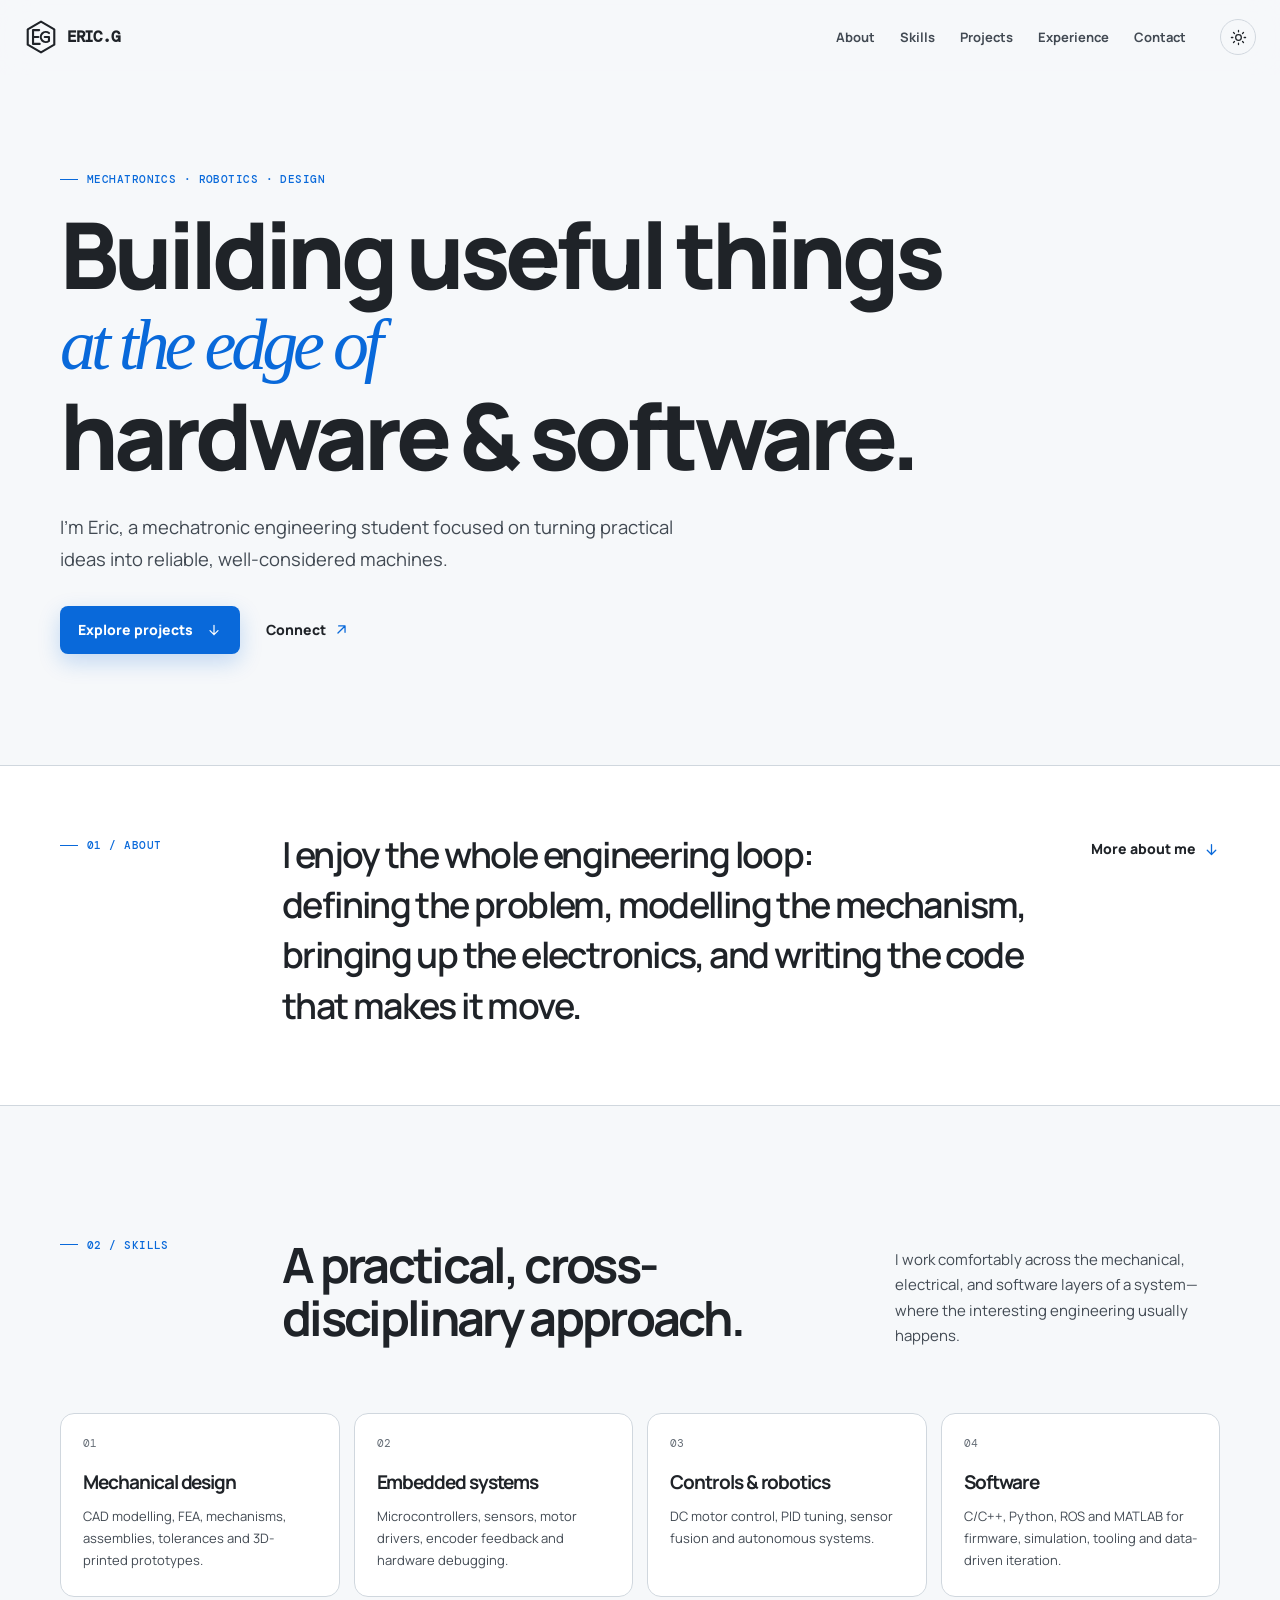
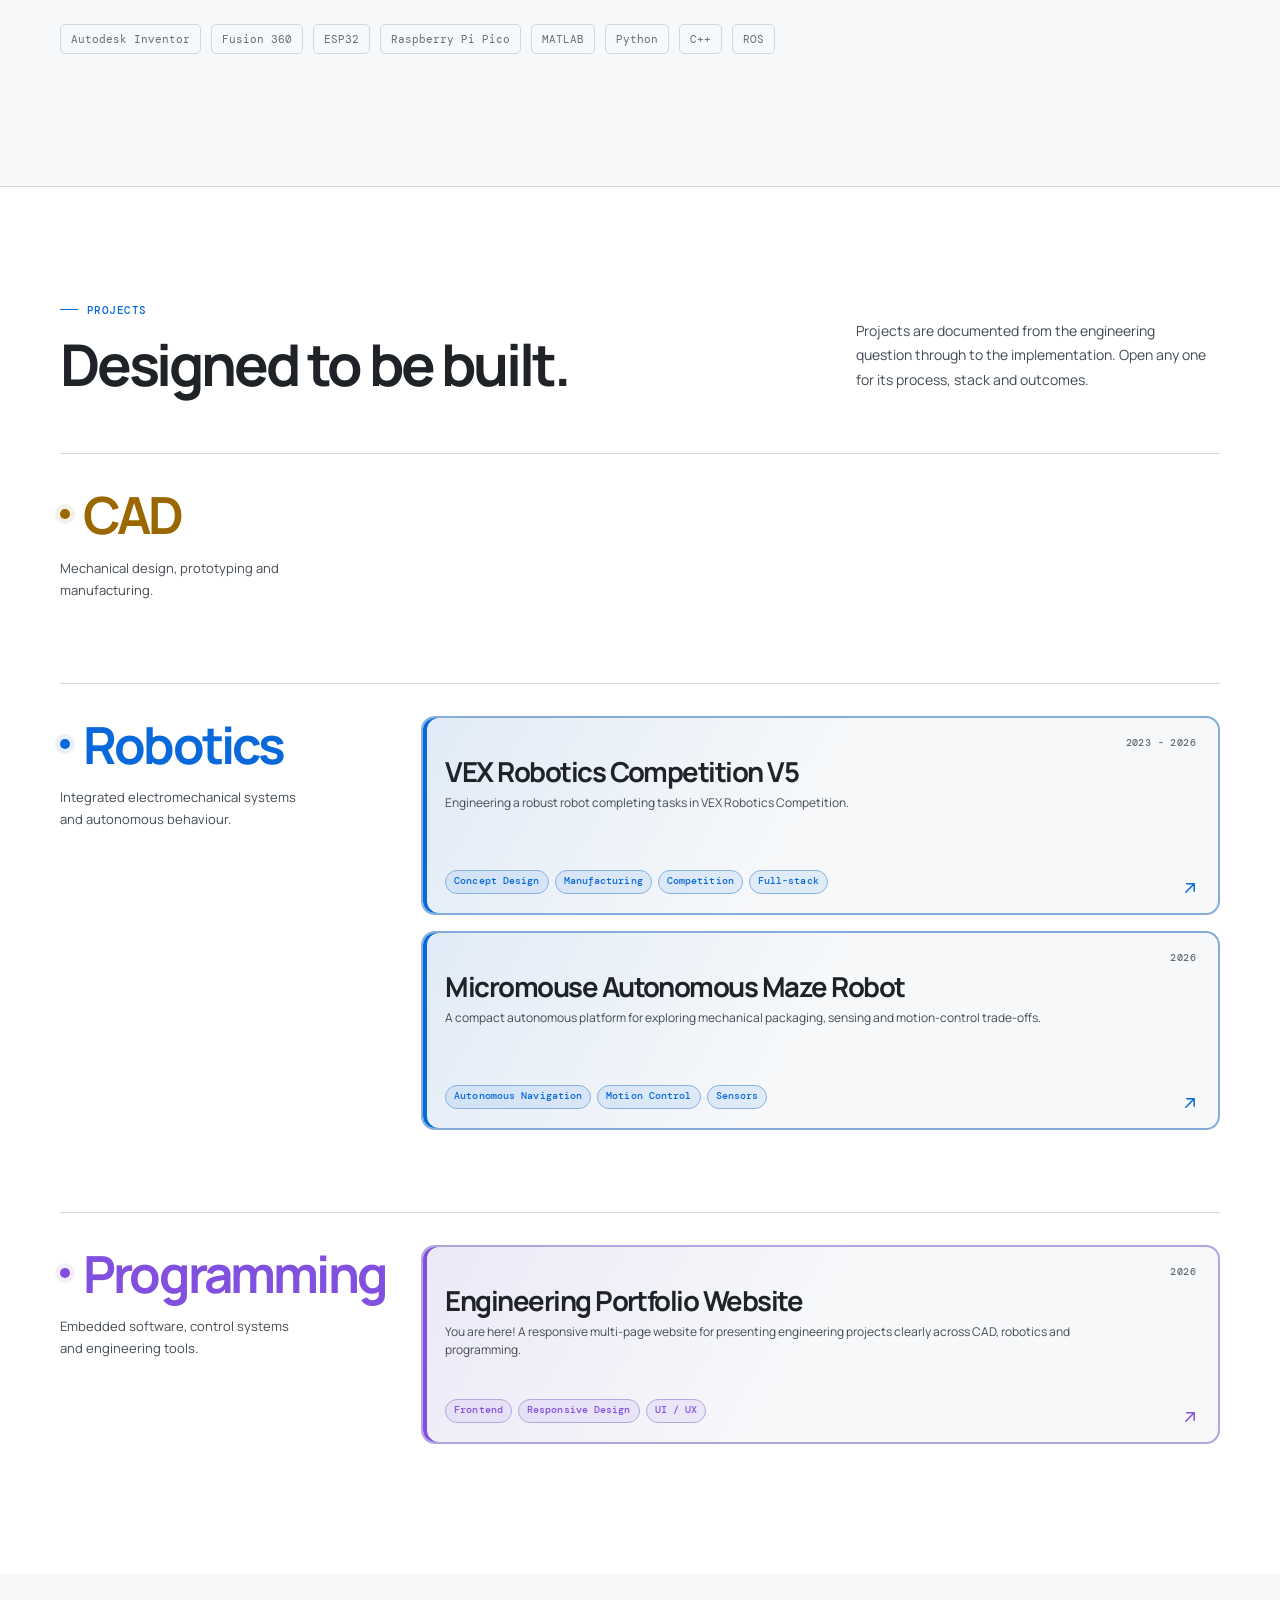
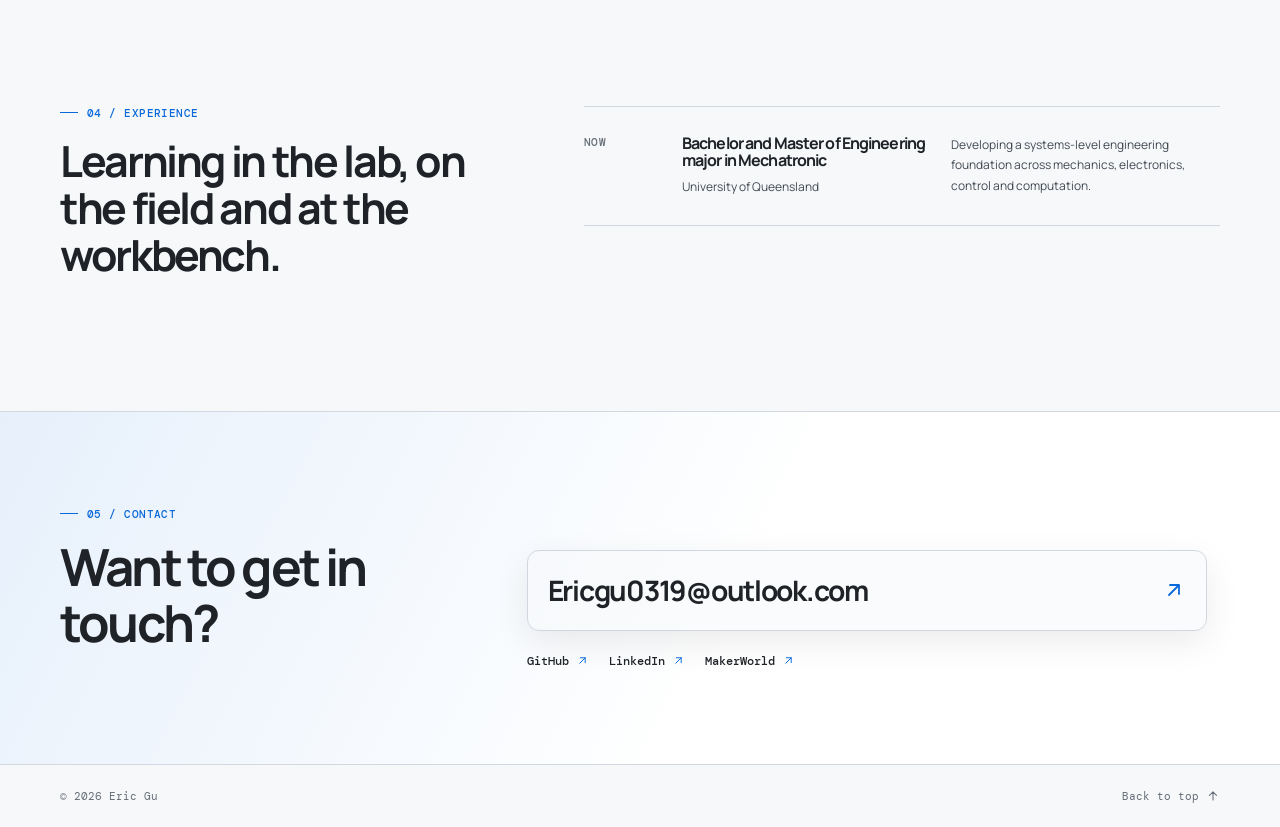
==== commit 4afdce57: "adjust vex project" ====
--- a/index.html
+++ b/index.html
@@ -187,9 +187,19 @@
               <p>Mechanical design, prototyping and manufacturing.</p>
             </div>
             <div class="project-list">
+              
+            </div>
+          </section>
+
+          <section class="project-group reveal" data-project-type="robotics"
+            aria-labelledby="robotics-projects-heading">
+            <div class="project-group-heading">
+              <h3 id="robotics-projects-heading">Robotics</h3>
+              <p>Integrated electromechanical systems and autonomous behaviour.</p>
+            </div>
+            <div class="project-list">
               <article class="project-card project-vex reveal">
-                <a class="project-card-link" href="projects/vex-robotics.html"
-                  aria-label="Read the VEX robotics project case study">
+                <a class="project-card-link" href="projects/vex-robotics.html" aria-label="Read the VEX robotics project case study">
                   <div class="project-content">
                     <div class="project-meta"><span>2023 - 2026</span></div>
                     <h3>VEX Robotics Competition V5</h3>
@@ -211,16 +221,7 @@
                   </div>
                 </a>
               </article>
-            </div>
-          </section>
-
-          <section class="project-group reveal" data-project-type="robotics"
-            aria-labelledby="robotics-projects-heading">
-            <div class="project-group-heading">
-              <h3 id="robotics-projects-heading">Robotics</h3>
-              <p>Integrated electromechanical systems and autonomous behaviour.</p>
-            </div>
-            <div class="project-list">
+              
               <article class="project-card project-micromouse reveal">
                 <a class="project-card-link" href="projects/micromouse.html"
                   aria-label="Read the Micromouse project case study">
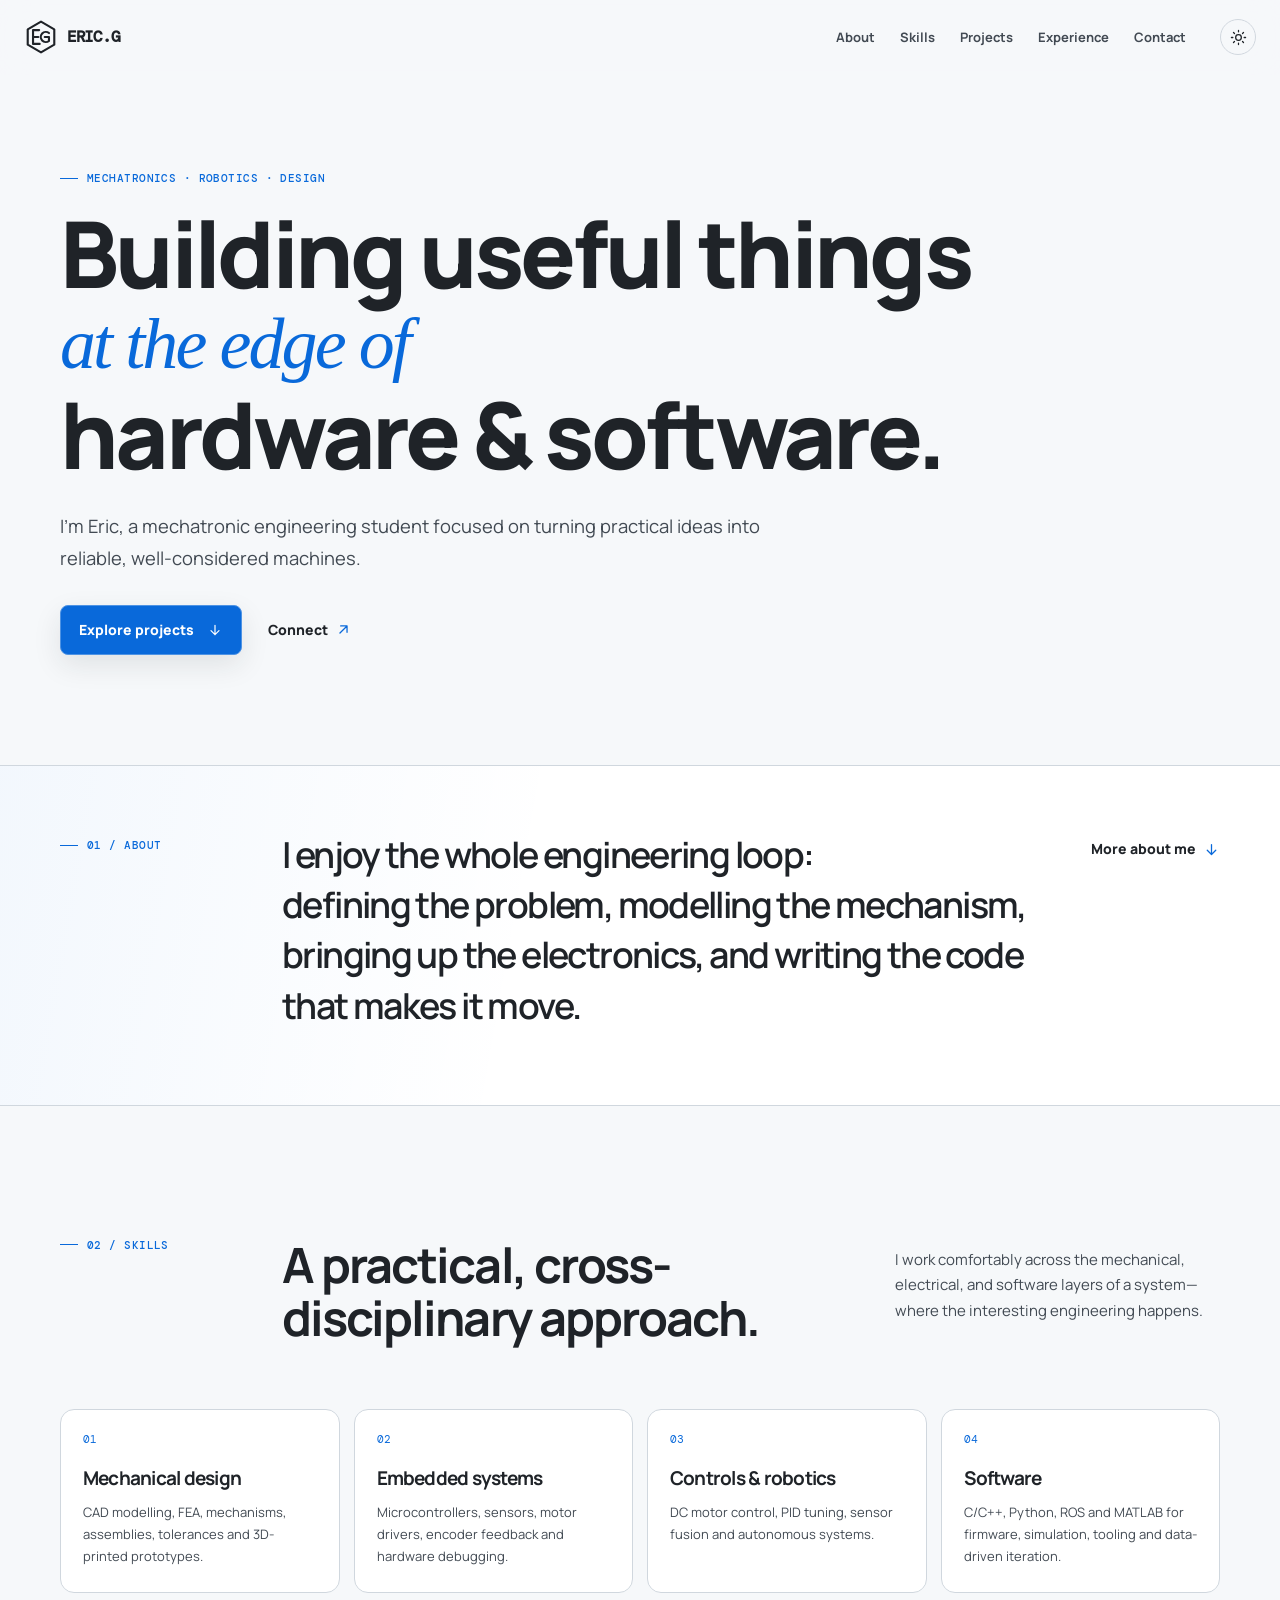
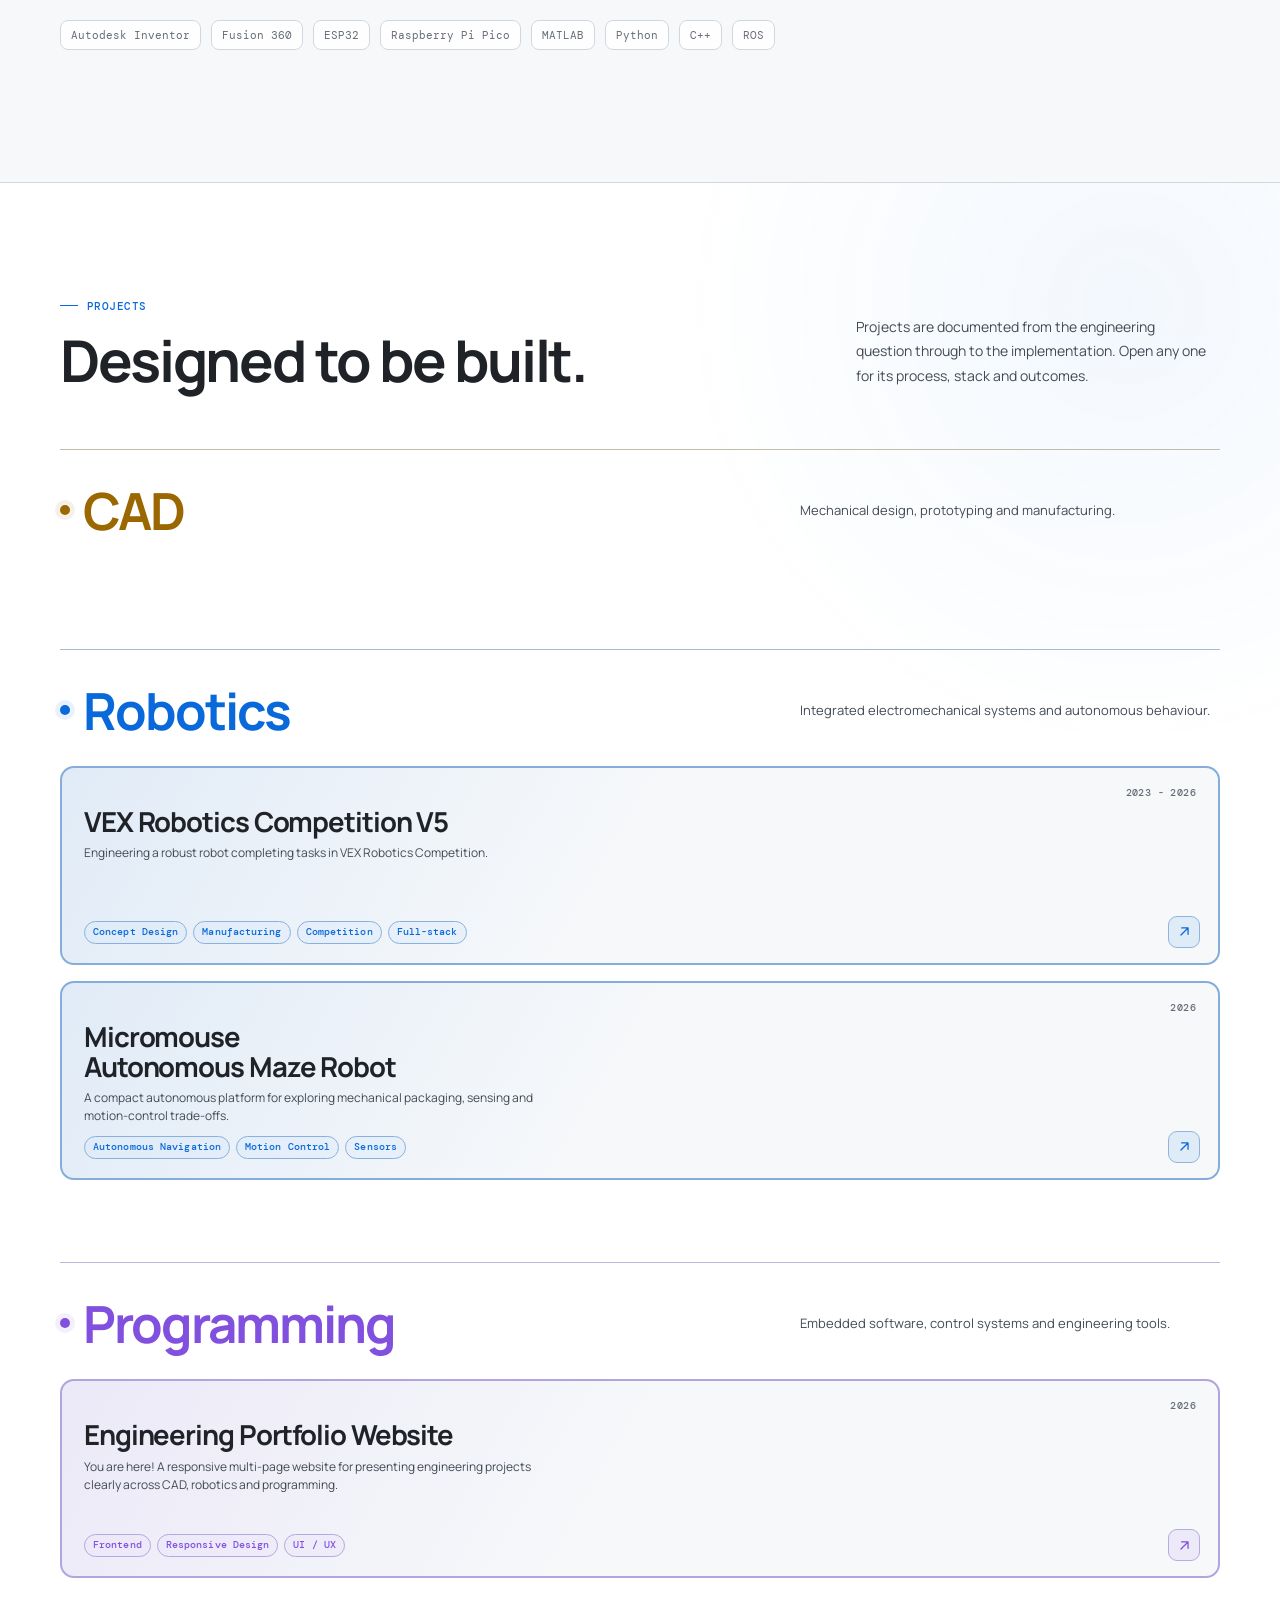
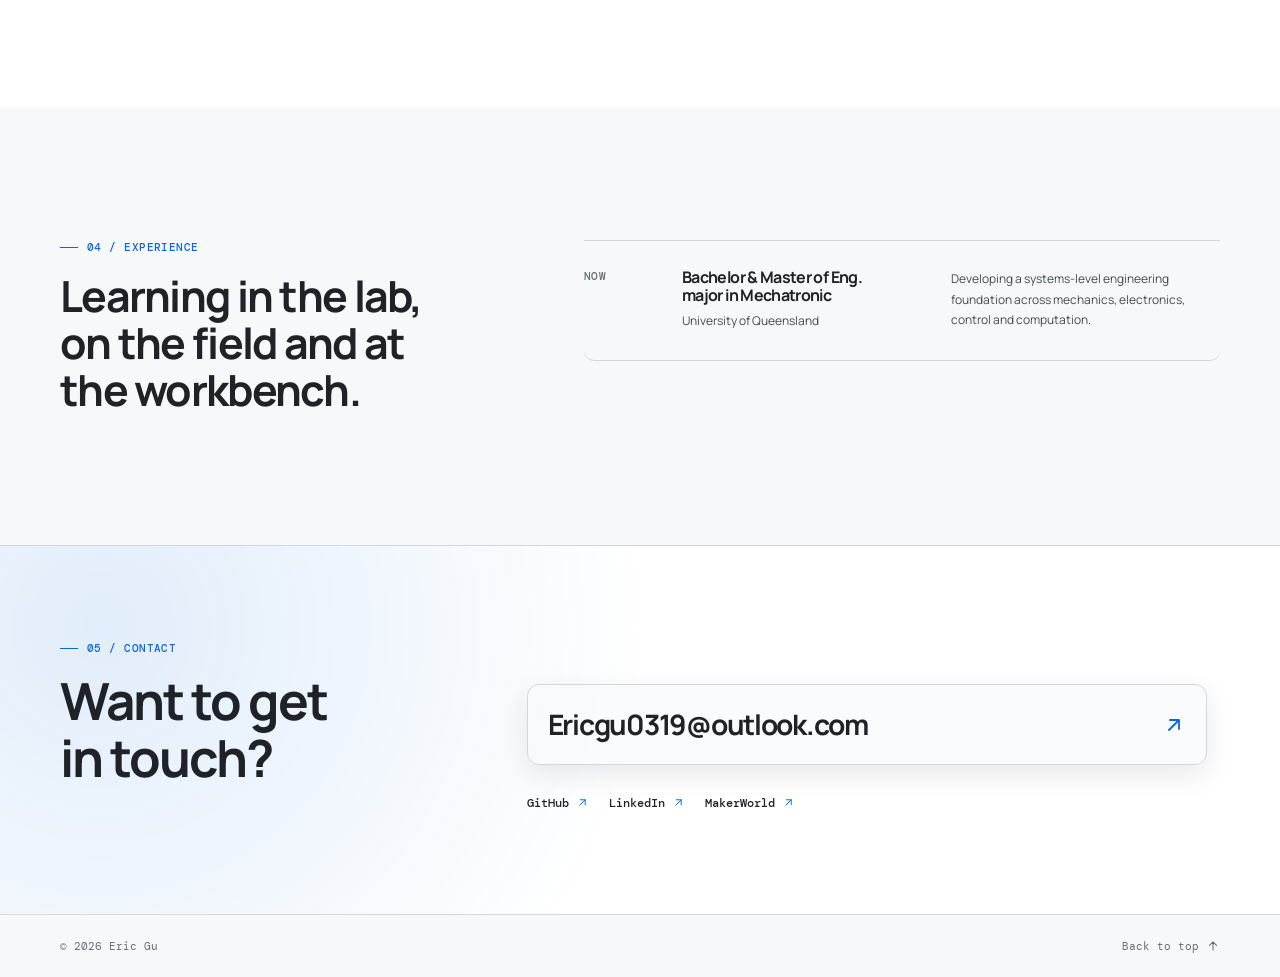
==== commit 662243de: "adjust visual, change context for vex" ====
--- a/index.html
+++ b/index.html
@@ -22,9 +22,9 @@
   <link rel="stylesheet" href="style.css" />
 </head>
 
-<body>
+<body id="top">
   <a class="skip-link" href="#main-content">Skip to content</a>
-  <header class="site-header" id="top">
+  <header class="site-header">
     <div class="nav-shell">
       <a class="brand" href="#top" aria-label="Eric Gu home">
         <img src="media/Logo.svg?v=2" alt="" width="34" height="30" />
@@ -121,7 +121,7 @@
         <h2 id="skills-heading">A practical, cross-disciplinary approach.</h2>
         <p>
           I work comfortably across the mechanical, electrical, and software layers of a
-          system—where the interesting engineering usually happens.
+          system—where the interesting engineering happens.
         </p>
       </div>
       <div class="capability-grid">
@@ -221,7 +221,7 @@
                   </div>
                 </a>
               </article>
-              
+
               <article class="project-card project-micromouse reveal">
                 <a class="project-card-link" href="projects/micromouse.html"
                   aria-label="Read the Micromouse project case study">
@@ -297,7 +297,7 @@
         <article class="timeline-item">
           <p class="timeline-date">NOW</p>
           <div>
-            <h3>Bachelor and Master of Engineering major in Mechatronic</h3>
+            <h3>Bachelor &amp; Master of Eng.<br/>major in Mechatronic</h3>
             <p>University of Queensland</p>
           </div>
           <p class="timeline-description">
@@ -368,4 +368,4 @@
   <script src="script.js"></script>
 </body>
 
-</html>+</html>
--- a/style.css
+++ b/style.css
@@ -4,6 +4,7 @@
   --surface: #161b22;
   --surface-raised: #1c2128;
   --surface-soft: #21262d;
+  --surface-hover: #262c34;
   --text: #f0f6fc;
   --text-soft: #c9d1d9;
   --muted: #8b949e;
@@ -21,6 +22,10 @@
   --programming-accent: #a371f7;
   --programming-soft: rgba(163, 113, 247, 0.13);
   --shadow: 0 24px 60px rgba(1, 4, 9, 0.28);
+  --shadow-soft: 0 12px 32px rgba(1, 4, 9, 0.18);
+  --shadow-lift: 0 18px 44px rgba(1, 4, 9, 0.26);
+  --focus-ring: color-mix(in srgb, var(--accent) 70%, white);
+  --ease-out: cubic-bezier(0.16, 1, 0.3, 1);
   --grid: rgba(139, 148, 158, 0.1);
   --logo-filter: invert(100%);
   color-scheme: dark;
@@ -30,6 +35,7 @@
   --surface: #fff;
   --surface-raised: #fff;
   --surface-soft: #f6f8fa;
+  --surface-hover: #eef2f6;
   --text: #1f2328;
   --text-soft: #424a53;
   --muted: #656d76;
@@ -47,6 +53,9 @@
   --programming-accent: #8250df;
   --programming-soft: rgba(130, 80, 223, 0.09);
   --shadow: 0 24px 60px rgba(140, 149, 159, 0.18);
+  --shadow-soft: 0 10px 28px rgba(31, 35, 40, 0.1);
+  --shadow-lift: 0 18px 42px rgba(31, 35, 40, 0.14);
+  --focus-ring: color-mix(in srgb, var(--accent) 76%, black);
   --grid: rgba(84, 96, 108, 0.1);
   --logo-filter: none;
   color-scheme: light;
@@ -76,6 +85,26 @@
 ::selection {
   background: var(--accent);
   color: var(--accent-ink);
+}
+* {
+  scrollbar-color: var(--line-strong) var(--surface-soft);
+  scrollbar-width: thin;
+}
+*::-webkit-scrollbar {
+  width: 11px;
+  height: 11px;
+}
+*::-webkit-scrollbar-track {
+  background: var(--surface-soft);
+}
+*::-webkit-scrollbar-thumb {
+  border: 3px solid var(--surface-soft);
+  border-radius: 999px;
+  background: var(--line-strong);
+}
+:where(a, button):focus-visible {
+  outline: 3px solid var(--focus-ring);
+  outline-offset: 4px;
 }
 .sr-only {
   position: absolute;
@@ -270,8 +299,12 @@
 h1,
 h2,
 h3 {
-  letter-spacing: -0.055em;
+  letter-spacing: -0.04em;
   line-height: 1.1;
+  text-wrap: balance;
+}
+p {
+  text-wrap: pretty;
 }
 h2 {
   margin-bottom: 0;
@@ -2019,10 +2052,16 @@
 }
 .project-group {
   display: grid;
-  grid-template-columns: minmax(190px, 0.34fr) minmax(0, 1fr);
-  gap: clamp(40px, 7vw, 90px);
+  grid-template-columns: 1fr;
+  gap: 28px;
   padding-top: 32px;
   border-top: 1px solid var(--line);
+}
+.project-group-heading {
+  display: grid;
+  grid-template-columns: minmax(0, 1fr) minmax(260px, 420px);
+  gap: 32px;
+  align-items: center;
 }
 .project-group[data-project-type='cad'] {
   --project-accent: var(--cad-accent);
@@ -2040,7 +2079,7 @@
   display: flex;
   align-items: center;
   gap: 13px;
-  margin: 0 0 14px;
+  margin: 0;
   color: var(--project-accent);
   font-size: clamp(2.2rem, 4vw, 3.8rem);
 }
@@ -2054,7 +2093,7 @@
   content: '';
 }
 .project-group-heading p {
-  max-width: 250px;
+  max-width: 420px;
   margin: 0;
   color: var(--text-soft);
   font-size: 13px;
@@ -2068,13 +2107,11 @@
   border-width: 2px;
   border-color: color-mix(in srgb, var(--project-accent) 38%, var(--line));
   background: linear-gradient(120deg, var(--project-soft), transparent 48%), var(--bg);
-  box-shadow: inset 4px 0 0 var(--project-accent);
+  box-shadow: none;
 }
 .project-group .project-card:hover {
   border-color: var(--project-accent);
-  box-shadow:
-    inset 4px 0 0 var(--project-accent),
-    0 22px 48px color-mix(in srgb, var(--project-accent) 13%, transparent);
+  box-shadow: 0 22px 48px color-mix(in srgb, var(--project-accent) 13%, transparent);
 }
 .project-group .project-content {
   display: flex;
@@ -2136,7 +2173,6 @@
     gap: 62px;
   }
   .project-group {
-    grid-template-columns: 1fr;
     gap: 26px;
   }
   .project-group-heading p {
@@ -2144,6 +2180,12 @@
   }
   .project-group .project-content {
     min-height: 280px;
+  }
+}
+@media (max-width: 760px) {
+  .project-group-heading {
+    grid-template-columns: 1fr;
+    gap: 8px;
   }
 }
 @media (max-width: 650px) {
@@ -2532,6 +2574,19 @@
 .vex-resource-link:hover .icon {
   transform: translate(3px, -3px);
 }
+.vex-resource-link[download] {
+  padding: 7px 10px;
+  border: 1px solid color-mix(in srgb, var(--cad-accent) 42%, var(--line));
+  border-radius: 8px;
+  background: var(--cad-soft);
+}
+.vex-resource-link[download]:hover {
+  border-color: var(--cad-accent);
+  background: color-mix(in srgb, var(--cad-soft) 72%, var(--surface-soft));
+}
+.vex-resource-link[download]:hover .icon {
+  transform: translateY(3px);
+}
 .case-study .vex-game-name {
   margin: 0 0 16px;
   color: var(--cad-accent);
@@ -2571,3 +2626,186 @@
     padding: 27px 0;
   }
 }
+
+/* Impeccable polish: shared hierarchy, surfaces and interaction states. */
+.site-header.is-scrolled {
+  box-shadow: 0 8px 28px color-mix(in srgb, var(--bg) 72%, transparent);
+}
+.site-nav a,
+.text-link,
+.social-links a,
+.site-footer a,
+.project-breadcrumb,
+.vex-resource-link {
+  text-underline-offset: 0.24em;
+}
+.theme-toggle:active,
+.button:active,
+.project-card:active,
+.next-project:active {
+  transform: translateY(0) scale(0.98);
+}
+.button-primary {
+  border: 1px solid color-mix(in srgb, var(--accent) 72%, white);
+  box-shadow: var(--shadow-soft);
+}
+.button-primary:hover {
+  box-shadow: var(--shadow-lift);
+}
+.hero-copy h1,
+.project-hero h1 {
+  max-width: 16ch;
+  font-size: clamp(3.6rem, 7.2vw, 6rem);
+  letter-spacing: -0.04em;
+}
+.hero-copy h1 em {
+  letter-spacing: -0.04em;
+}
+.hero-summary,
+.project-lede,
+.case-study p {
+  max-width: 70ch;
+}
+.intro-band {
+  background:
+    linear-gradient(100deg, color-mix(in srgb, var(--accent) 5%, transparent), transparent 42%),
+    var(--surface);
+}
+.capability-card {
+  background: linear-gradient(145deg, var(--surface-raised), var(--surface) 72%);
+  transition:
+    border-color 0.28s var(--ease-out),
+    background 0.28s var(--ease-out),
+    transform 0.28s var(--ease-out),
+    box-shadow 0.28s var(--ease-out);
+}
+.capability-card:hover {
+  transform: translateY(-4px);
+  border-color: color-mix(in srgb, var(--accent) 52%, var(--line));
+  background: var(--surface-hover);
+  box-shadow: var(--shadow-soft);
+}
+.capability-card:focus-within {
+  border-color: var(--focus-ring);
+}
+.capability-index {
+  color: var(--accent);
+  font-variant-numeric: tabular-nums;
+}
+.tool-row span {
+  border-radius: 8px;
+  background: color-mix(in srgb, var(--surface) 82%, transparent);
+}
+.projects-section {
+  background:
+    radial-gradient(circle at 88% 8%, color-mix(in srgb, var(--accent) 5%, transparent), transparent 28rem),
+    var(--surface);
+}
+.project-group {
+  border-top-color: color-mix(in srgb, var(--project-accent) 24%, var(--line));
+}
+.project-group .project-card {
+  box-shadow: none;
+}
+.project-group .project-card:hover,
+.project-group .project-card:focus-within {
+  border-color: var(--project-accent);
+  box-shadow: var(--shadow-lift);
+  transform: translateY(-2px);
+}
+.project-group .project-card-link:focus-visible {
+  outline-offset: -5px;
+}
+.project-group .project-content h3 {
+  max-width: 24ch;
+}
+.project-group .project-content > p {
+  max-width: 72ch;
+}
+.project-group .project-arrow {
+  display: grid;
+  width: 32px;
+  height: 32px;
+  place-items: center;
+  border: 1px solid color-mix(in srgb, var(--project-accent) 32%, var(--line));
+  border-radius: 9px;
+  background: var(--project-soft);
+}
+.project-arrow .icon {
+  width: 17px;
+  height: 17px;
+}
+.project-card:hover .project-arrow {
+  transform: translate(2px, -2px);
+  border-color: var(--project-accent);
+}
+.project-tags span {
+  background: color-mix(in srgb, var(--project-soft) 68%, var(--surface));
+}
+.timeline-item {
+  border-radius: 10px;
+}
+.timeline-item:hover {
+  padding-right: 16px;
+  padding-left: 16px;
+  background: var(--surface-soft);
+}
+.contact-section {
+  background:
+    radial-gradient(circle at 8% 22%, color-mix(in srgb, var(--accent) 12%, transparent), transparent 34rem),
+    var(--surface);
+}
+.contact-email {
+  box-shadow: var(--shadow-soft);
+}
+.contact-email:hover,
+.contact-email:focus-visible {
+  box-shadow: var(--shadow-lift);
+}
+.social-links {
+  flex-wrap: wrap;
+  row-gap: 12px;
+}
+.social-links a {
+  min-height: 32px;
+  border-bottom: 1px solid transparent;
+}
+.social-links a:hover {
+  border-bottom-color: currentColor;
+}
+.project-facts {
+  border-top-color: var(--line-strong);
+}
+.project-fact strong {
+  line-height: 1.45;
+}
+.outcome-card,
+.next-project {
+  border-radius: 14px;
+  background: linear-gradient(145deg, var(--surface-raised), var(--surface));
+}
+.next-project:hover,
+.next-project:focus-visible {
+  box-shadow: var(--shadow-soft);
+}
+.vex-season-media img {
+  box-shadow: var(--shadow-soft);
+}
+.vex-resource-link[download] {
+  min-height: 34px;
+}
+@media (max-width: 650px) {
+  .hero-copy h1,
+  .project-hero h1 {
+    max-width: 100%;
+    font-size: clamp(3rem, 13vw, 4.8rem);
+  }
+  .timeline-item:hover {
+    padding-right: 8px;
+    padding-left: 8px;
+  }
+  .project-group .project-arrow {
+    width: 30px;
+    height: 30px;
+  }
+}
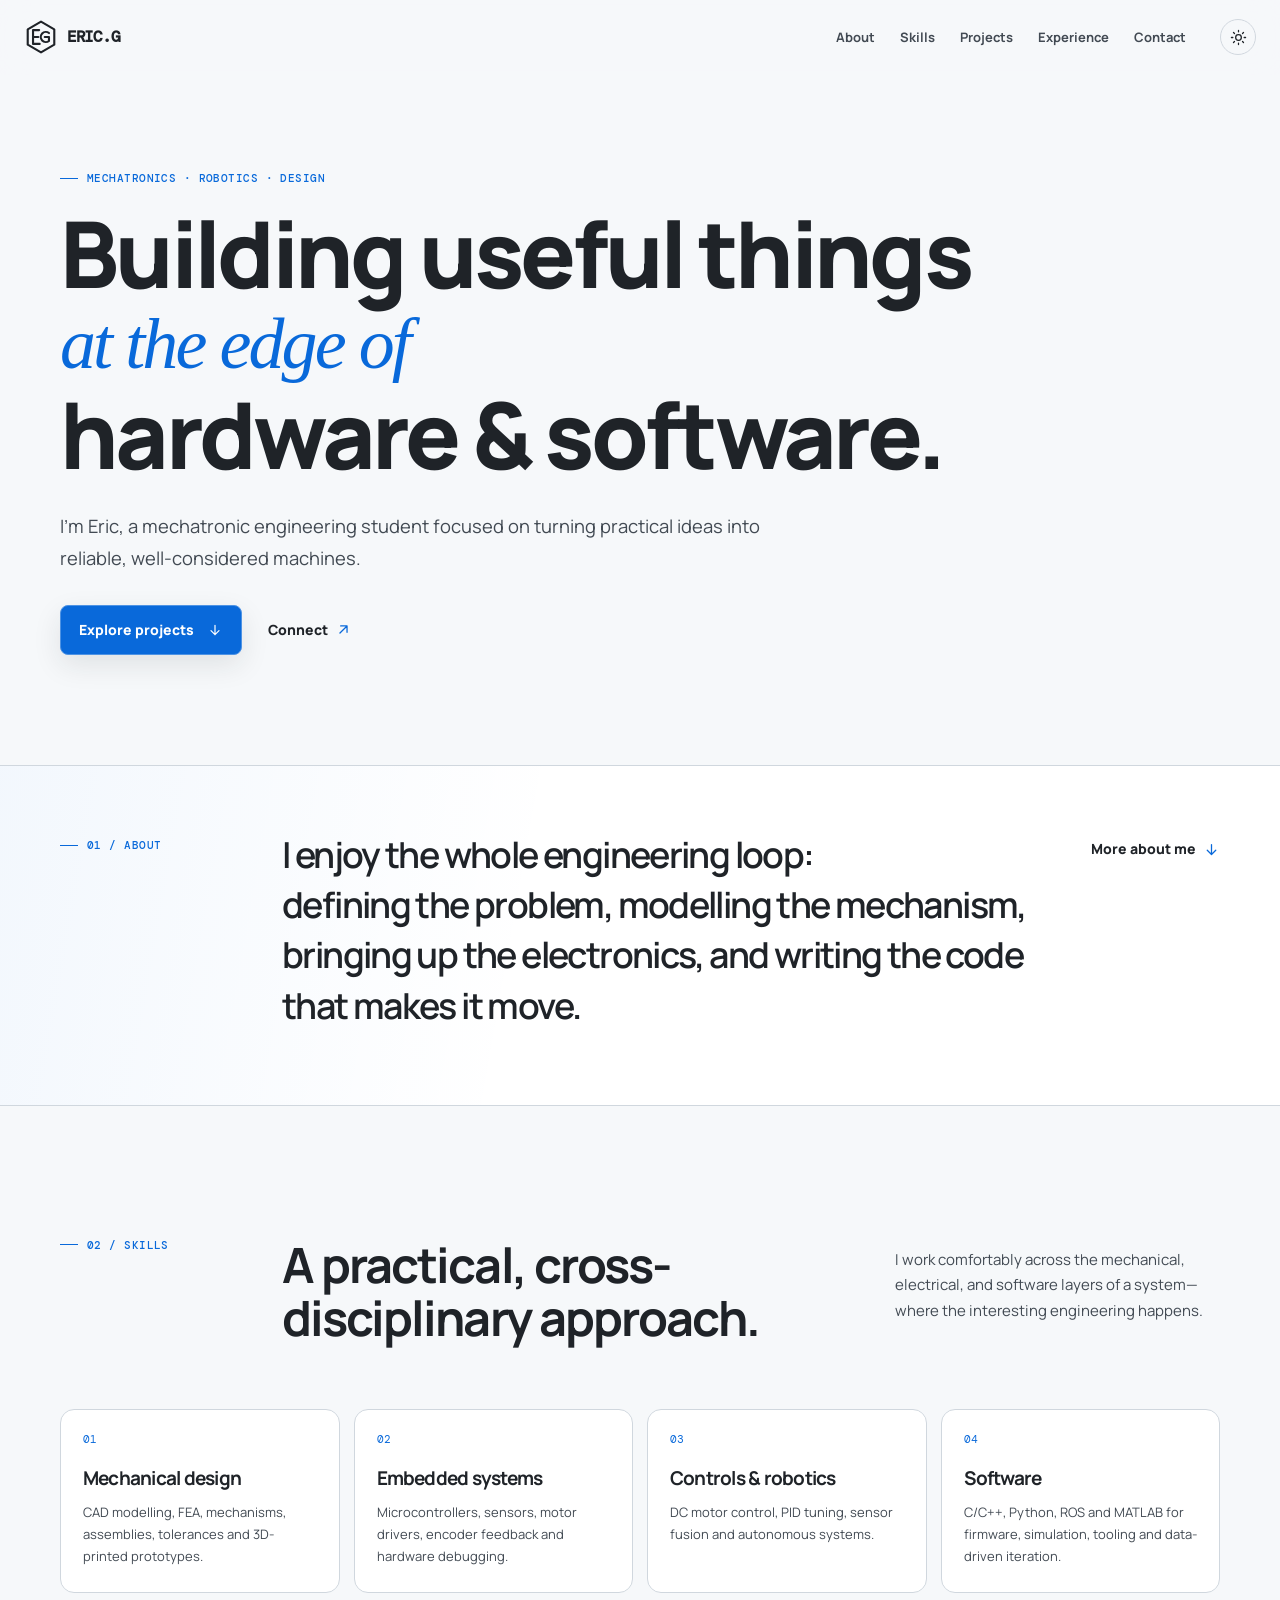
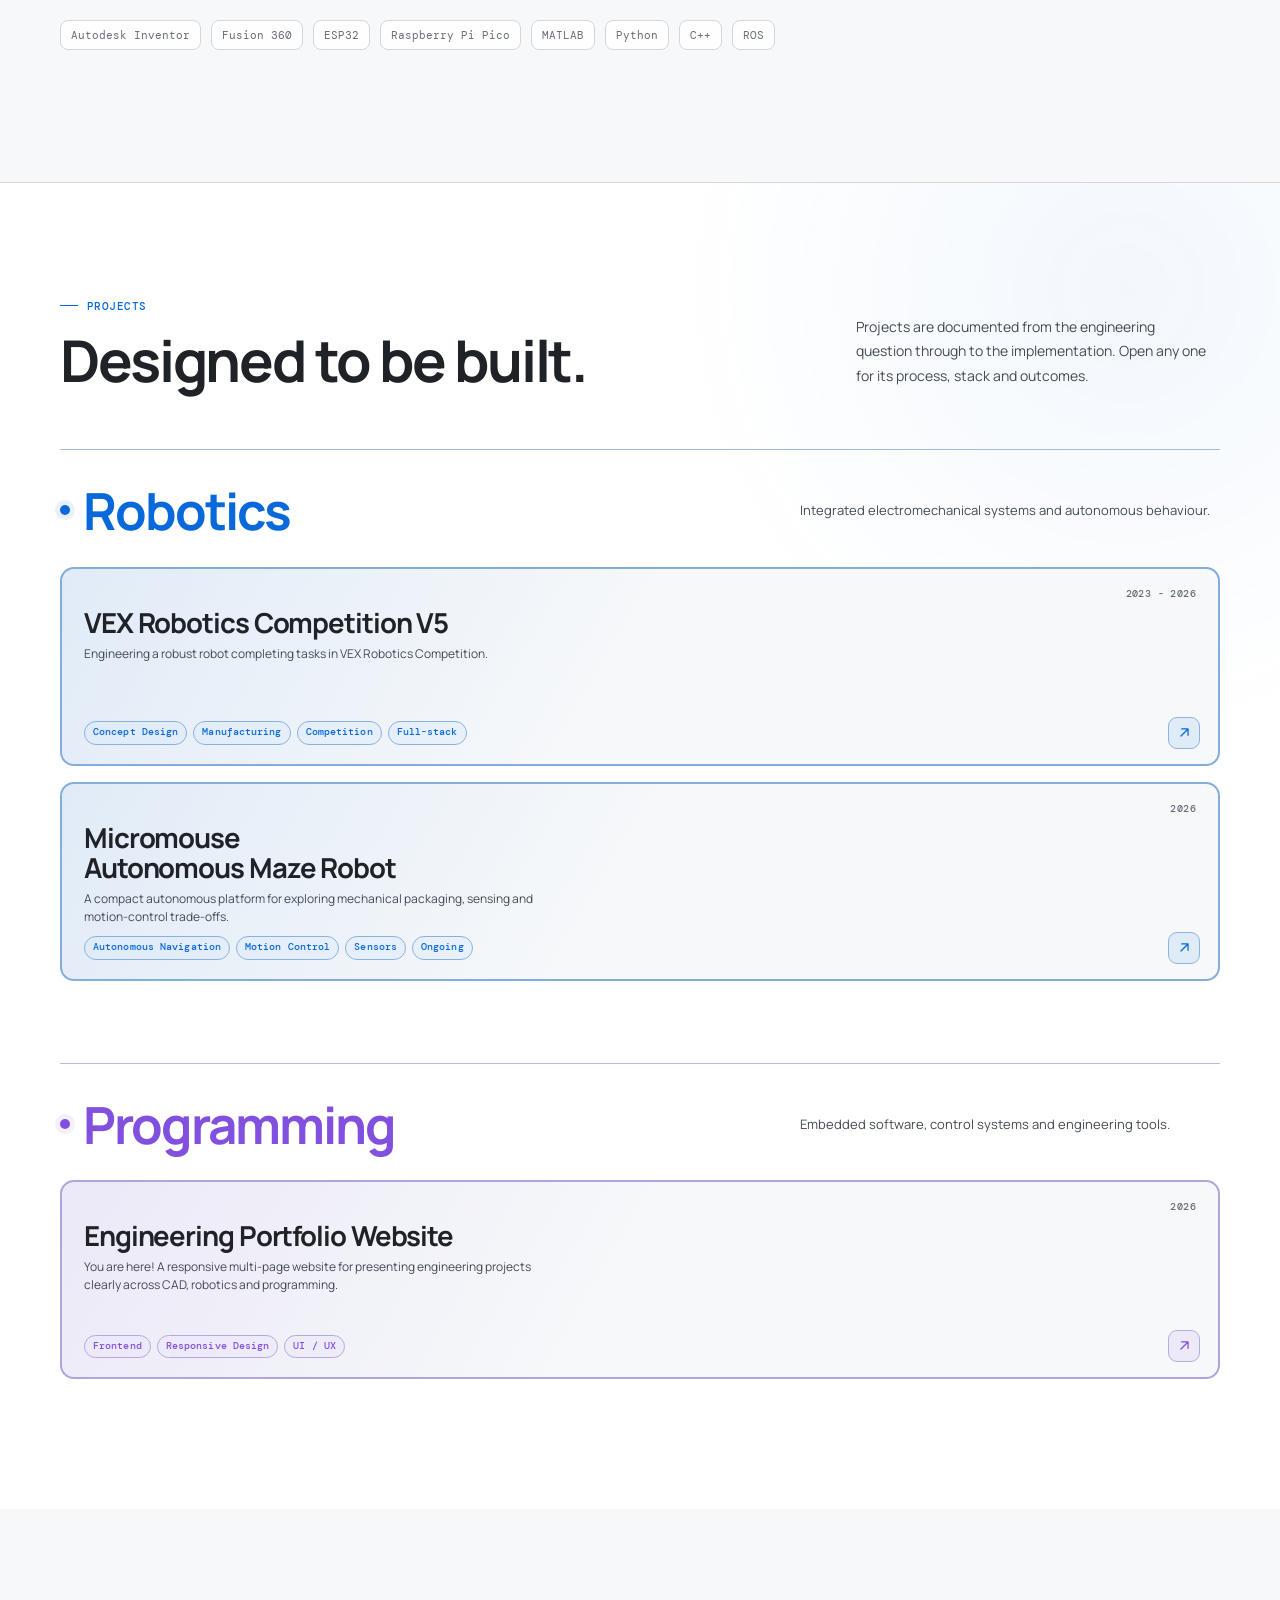
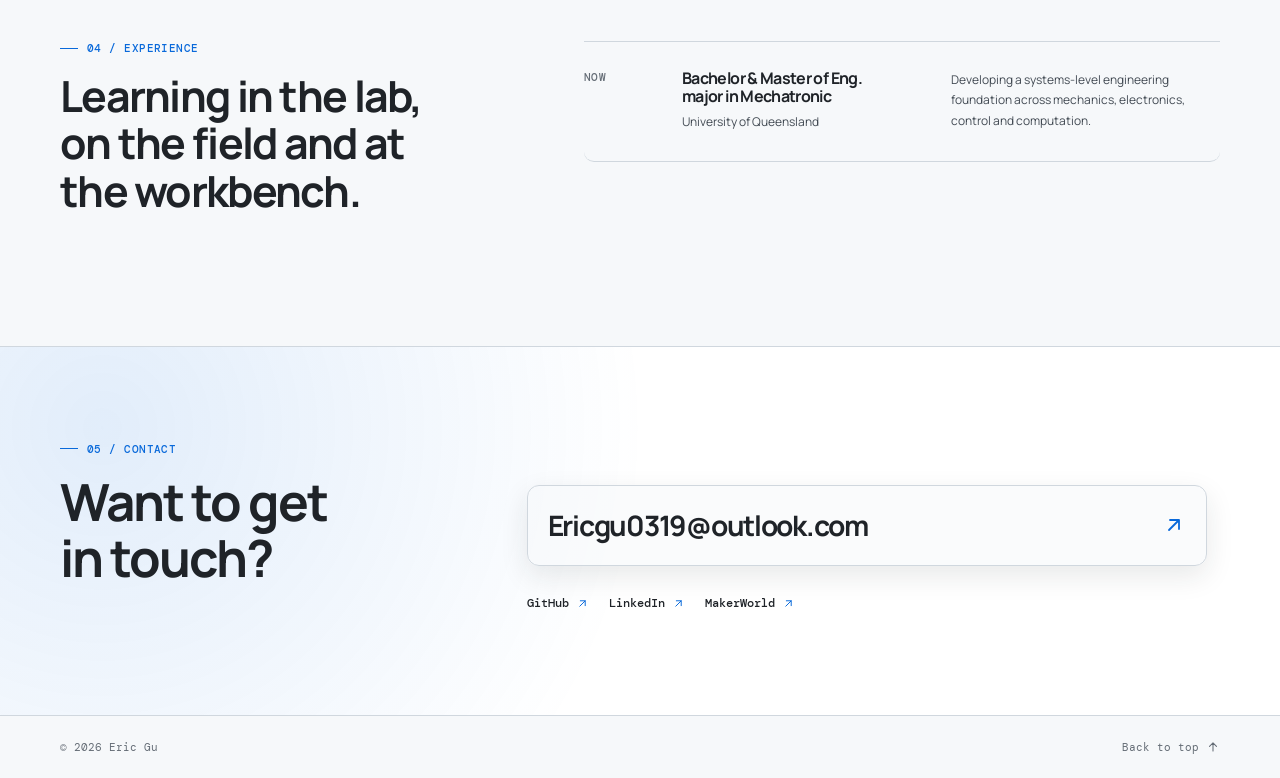
==== commit 8a376b62: "adding micromouse image and adjust content" ====
--- a/index.html
+++ b/index.html
@@ -181,6 +181,7 @@
         </div>
         <div class="project-groups">
           <!-- Add each project by duplicating one complete project-card in the relevant list. -->
+          <!--
           <section class="project-group reveal" data-project-type="cad" aria-labelledby="cad-projects-heading">
             <div class="project-group-heading">
               <h3 id="cad-projects-heading">CAD</h3>
@@ -190,6 +191,7 @@
               
             </div>
           </section>
+          -->
 
           <section class="project-group reveal" data-project-type="robotics"
             aria-labelledby="robotics-projects-heading">
@@ -236,6 +238,7 @@
                       <span>Autonomous Navigation</span>
                       <span>Motion Control</span>
                       <span>Sensors</span>
+                      <span>Ongoing</span>
                     </div>
                     <span class="project-arrow" aria-hidden="true">
                       <svg viewBox="0 0 24 24" class="icon">
--- a/style.css
+++ b/style.css
@@ -2809,3 +2809,159 @@
     height: 30px;
   }
 }
+
+/* Micromouse project imagery: CAD-led hero and prototype detail. */
+.micromouse-project-page .project-hero {
+  --micromouse-hero-image-opacity: 0.8;
+  position: relative;
+  width: 100%;
+  margin-right: 0;
+  margin-left: 0;
+  padding-right: max(24px, calc((100vw - 1160px) / 2));
+  padding-left: max(24px, calc((100vw - 1160px) / 2));
+  isolation: isolate;
+  overflow: hidden;
+  background: var(--bg);
+}
+.micromouse-project-page .project-hero::before,
+.micromouse-project-page .project-hero::after {
+  position: absolute;
+  z-index: 0;
+  inset: 0;
+  pointer-events: none;
+  content: '';
+}
+.micromouse-project-page .project-hero::before {
+  background: url('media/Micromouse CAD.png') right 52% / auto 104% no-repeat;
+  filter: saturate(0.92) contrast(1.04);
+  opacity: var(--micromouse-hero-image-opacity);
+}
+.micromouse-project-page .project-hero::after {
+  background:
+    linear-gradient(
+      90deg,
+      var(--bg) 0%,
+      var(--bg) 27%,
+      color-mix(in srgb, var(--bg) 94%, transparent) 44%,
+      color-mix(in srgb, var(--bg) 52%, transparent) 68%,
+      transparent 88%
+    ),
+    linear-gradient(
+      180deg,
+      var(--bg) 0%,
+      transparent 18%,
+      transparent 78%,
+      var(--bg) 100%
+    );
+}
+.micromouse-project-page .project-hero > * {
+  position: relative;
+  z-index: 1;
+}
+.micromouse-project-page .project-hero h1 {
+  max-width: 720px;
+}
+.micromouse-project-page .project-lede {
+  max-width: 610px;
+}
+:root[data-theme='light'] .micromouse-project-page .project-hero {
+  --micromouse-hero-image-opacity: 0.88;
+}
+:root[data-theme='light'] .micromouse-project-page .project-hero::before {
+  filter: saturate(0.88) contrast(1.02) brightness(1.08);
+}
+.micromouse-project-page .project-details {
+  grid-template-columns: minmax(190px, 0.3fr) minmax(0, 1fr);
+  gap: clamp(48px, 8vw, 110px);
+  width: min(1160px, calc(100% - 48px));
+}
+.micromouse-feature {
+  display: grid;
+  grid-template-columns: minmax(0, 1.2fr) minmax(210px, 0.8fr);
+  gap: clamp(26px, 4vw, 48px);
+  align-items: start;
+}
+.micromouse-feature-copy,
+.micromouse-project-media {
+  min-width: 0;
+}
+.micromouse-project-media {
+  width: min(100%, 300px);
+  justify-self: end;
+  margin: 0;
+}
+.micromouse-project-media img {
+  display: block;
+  width: 100%;
+  height: auto;
+  border: 1px solid var(--line);
+  border-radius: 12px;
+  background: var(--surface-soft);
+  box-shadow: var(--shadow-soft);
+}
+.micromouse-project-media figcaption {
+  margin-top: 10px;
+  color: var(--muted);
+  font-family: 'DM Mono', monospace;
+  font-size: 10px;
+  line-height: 1.55;
+}
+.eyebrow > .project-status {
+  display: inline-flex;
+  width: auto;
+  height: 22px;
+  align-items: center;
+  gap: 6px;
+  padding: 0 8px;
+  border: 1px solid color-mix(in srgb, var(--accent) 42%, var(--line));
+  border-radius: 999px;
+  background: var(--accent-soft);
+  color: var(--accent-strong);
+  font:
+    500 9px/1 'DM Mono',
+    monospace;
+  letter-spacing: 0.05em;
+}
+.eyebrow > .project-status::before {
+  width: 5px;
+  height: 5px;
+  flex: 0 0 auto;
+  border-radius: 50%;
+  background: currentColor;
+  content: '';
+}
+@media (max-width: 900px) {
+  .micromouse-project-page .project-details {
+    grid-template-columns: 1fr;
+  }
+}
+@media (max-width: 760px) {
+  .micromouse-feature {
+    grid-template-columns: 1fr;
+  }
+  .micromouse-project-media {
+    width: min(100%, 420px);
+    justify-self: start;
+  }
+}
+@media (max-width: 700px) {
+  .micromouse-project-page .project-hero::before {
+    background-position: 72% center;
+  }
+  .micromouse-project-page .project-hero::after {
+    background:
+      linear-gradient(
+        90deg,
+        var(--bg) 0%,
+        color-mix(in srgb, var(--bg) 95%, transparent) 54%,
+        color-mix(in srgb, var(--bg) 66%, transparent) 100%
+      ),
+      linear-gradient(180deg, transparent 45%, var(--bg) 100%);
+  }
+}
+@media (max-width: 650px) {
+  .micromouse-project-page .project-hero {
+    padding-right: 16px;
+    padding-left: 16px;
+  }
+}
